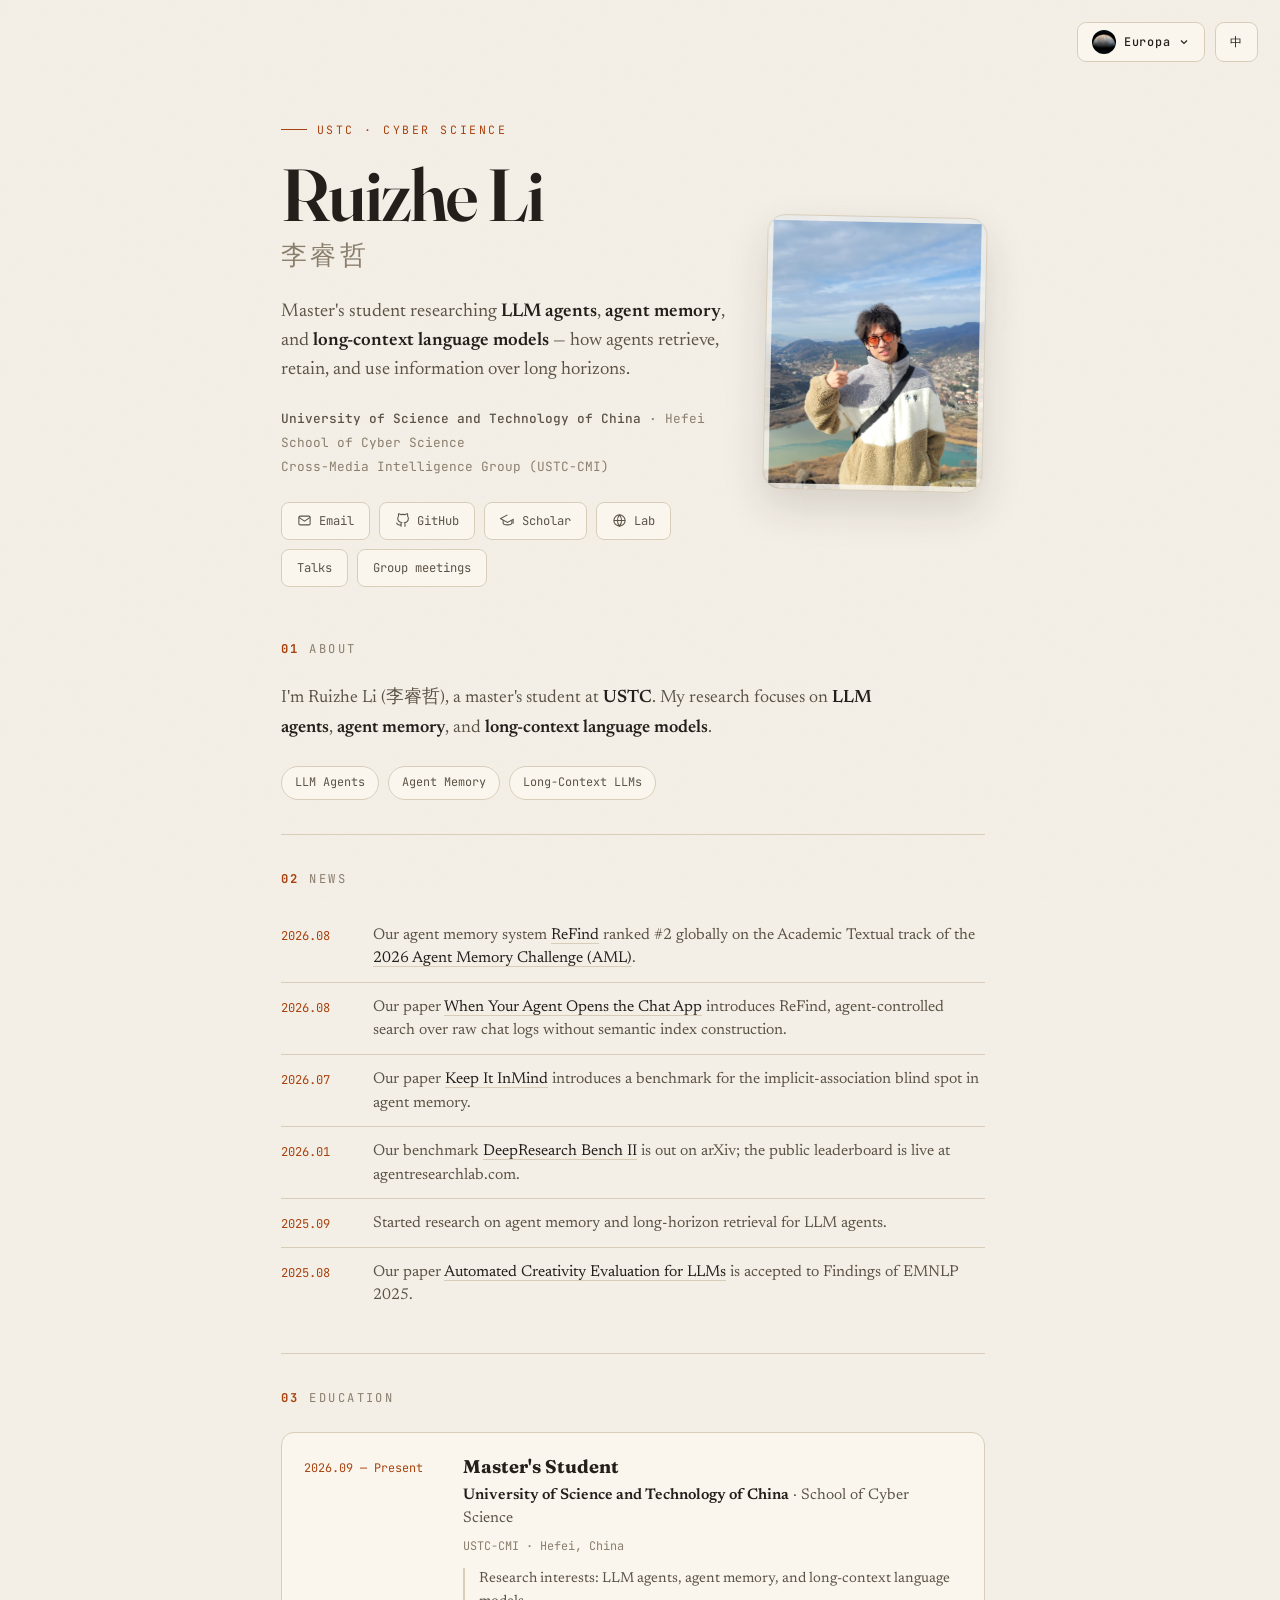
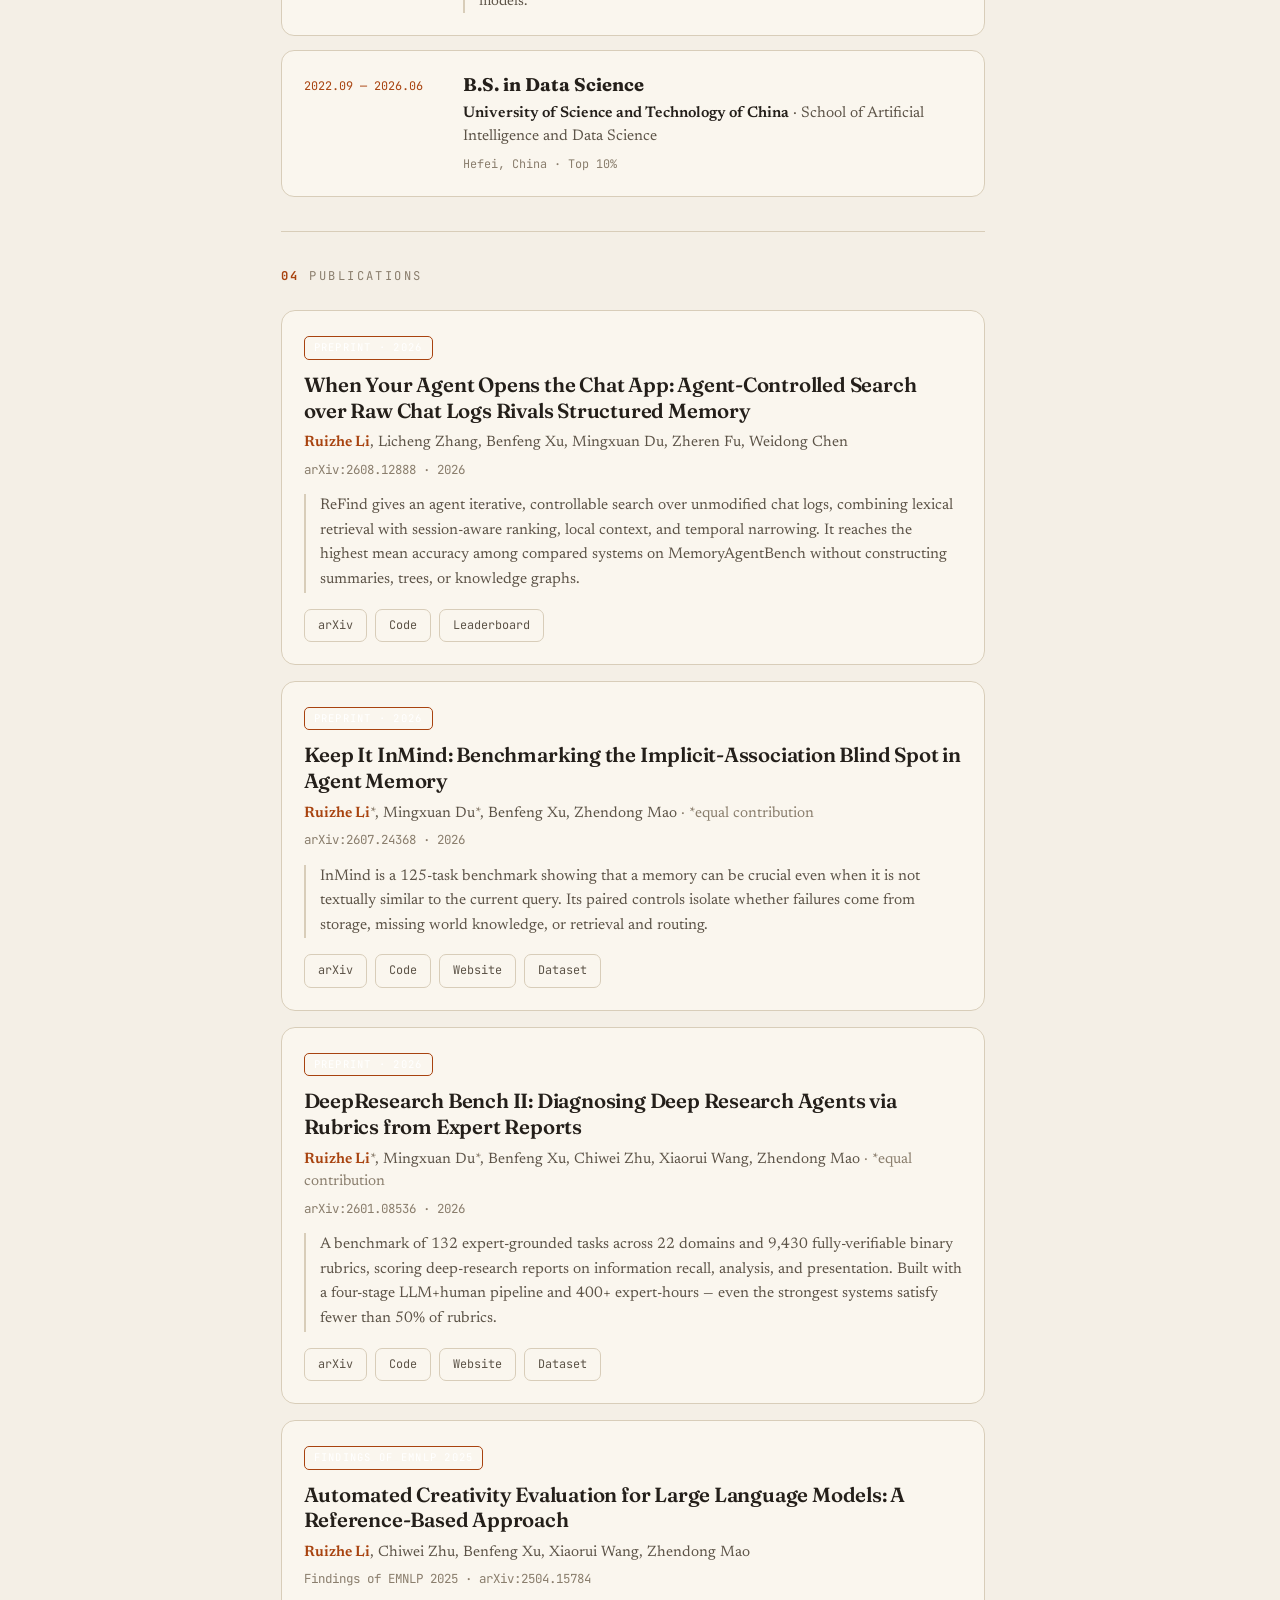
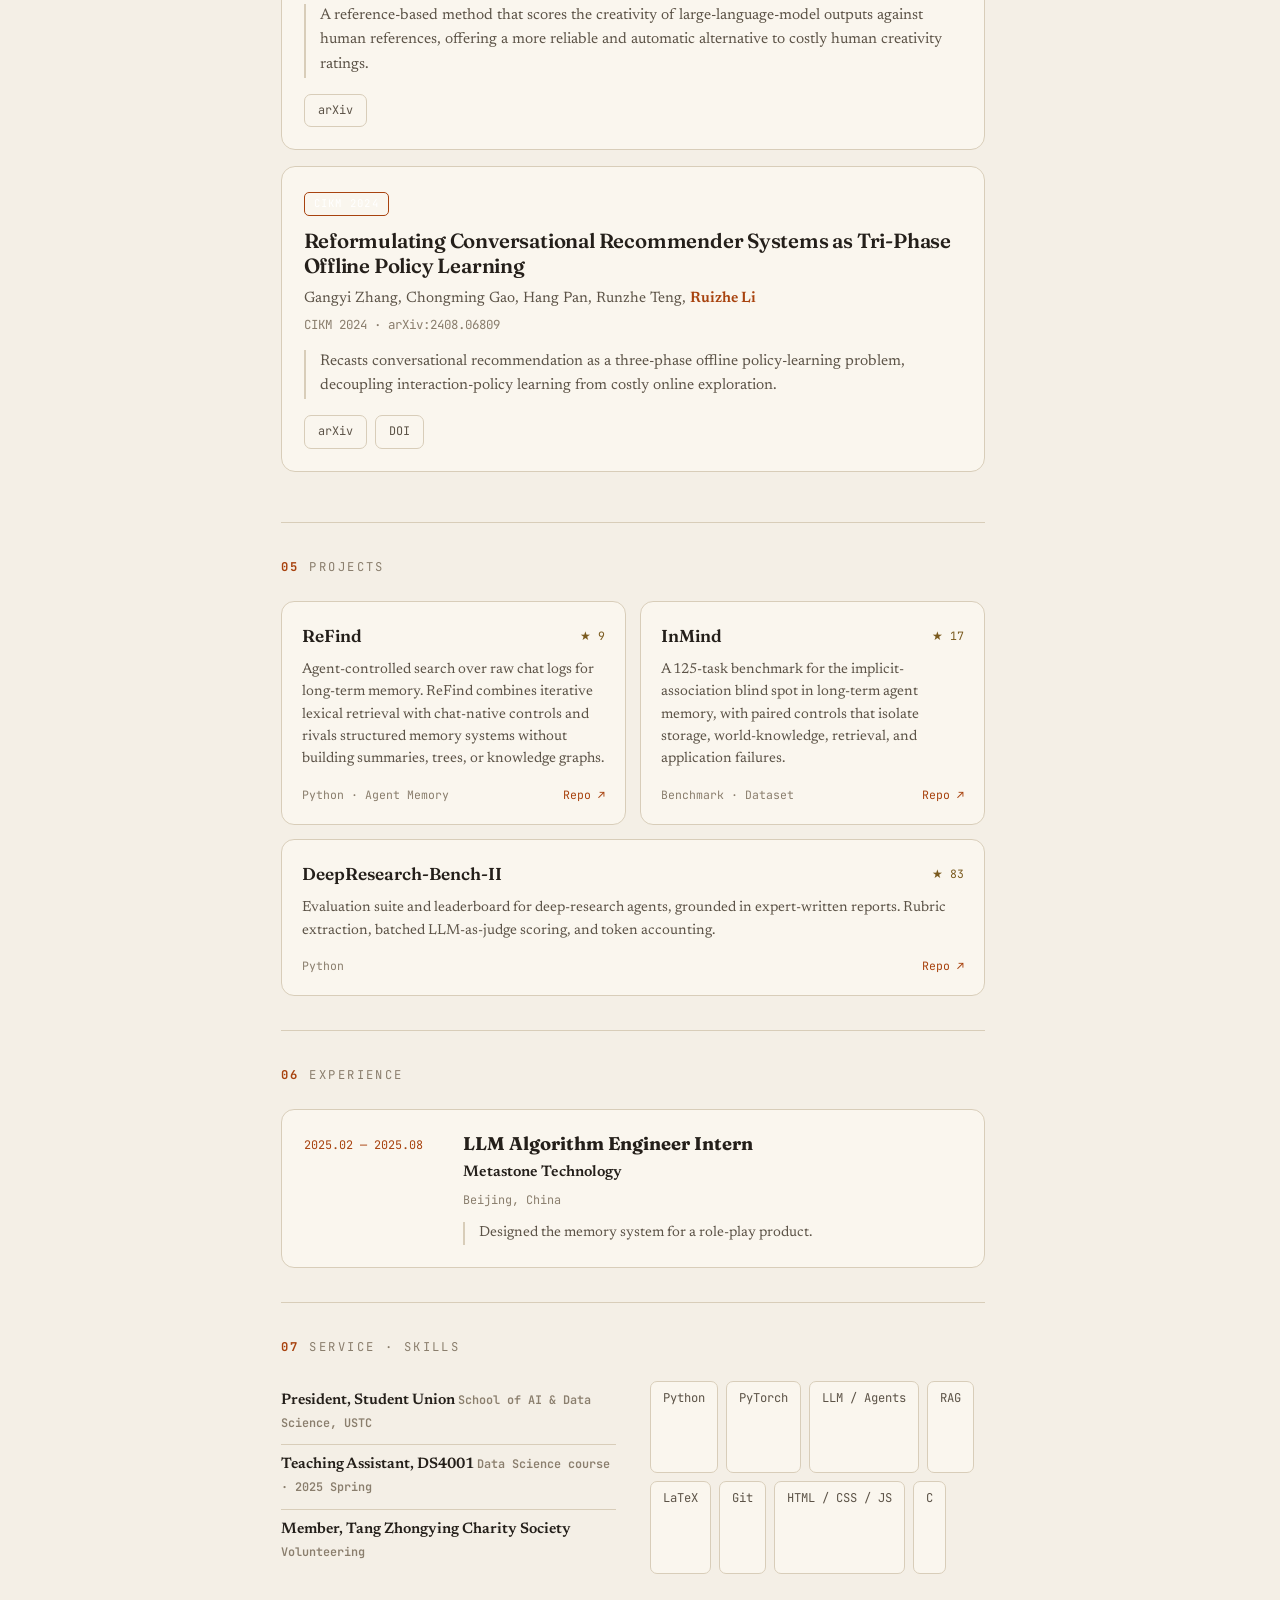
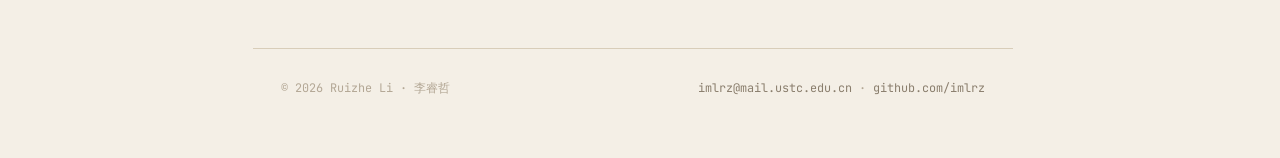
==== index.html @ 2cb61be2 "Connect homepage, talk and meeting directories, and slide decks" ====
<!DOCTYPE html>
<html lang="en" data-theme="editorial" data-lang="en">
<head>
<meta charset="UTF-8">
<meta name="viewport" content="width=device-width, initial-scale=1.0">
<meta name="theme-color" content="#f4efe6" id="meta-theme">
<meta name="description" content="Ruizhe Li (李睿哲) — master's student at USTC researching LLM agents, agent memory, and long-context language models.">
<title>Ruizhe Li (李睿哲)</title>
<script>
/* Apply saved preferences before the first paint, including existing theme IDs. */
function readPreference(key){try{return localStorage.getItem(key);}catch{return null;}}
function savePreference(key,value){try{localStorage.setItem(key,value);}catch{}}
(function(){
  const themes=['editorial','terminal','academic','starry','lemmon'];
  const saved=readPreference('rl-theme');
  const theme=themes.includes(saved)?saved:'editorial';
  const language=readPreference('rl-lang')==='zh'?'zh':'en';
  document.documentElement.dataset.theme=theme;
  document.documentElement.dataset.lang=language;
  document.documentElement.lang=language==='zh'?'zh-CN':'en';
  document.getElementById('meta-theme').content={editorial:'#f4efe6',terminal:'#0a0d0b',academic:'#fbfbfc',starry:'#0a1628',lemmon:'#f7faf8'}[theme];
})();
</script>

<link rel="preconnect" href="https://fonts.googleapis.com">
<link rel="preconnect" href="https://fonts.gstatic.com" crossorigin>
<link href="https://fonts.googleapis.com/css2?family=Fraunces:opsz,wght@9..144,400;9..144,500;9..144,600;9..144,700&family=Newsreader:ital,opsz,wght@0,6..72,400;0,6..72,500;1,6..72,400&family=JetBrains+Mono:wght@400;500;700&family=Bricolage+Grotesque:opsz,wght@12..96,500;12..96,600;12..96,700;12..96,800&family=Source+Serif+4:ital,opsz,wght@0,8..60,400;0,8..60,500;0,8..60,600;1,8..60,400&family=Cormorant+Garamond:ital,wght@0,400;0,500;0,600;1,400&display=swap" rel="stylesheet">

<style>
/* ════════════════════════════════════════════════════════════════
   THEME TOKENS  ·  five celestial palettes
   ════════════════════════════════════════════════════════════════ */
:root{
  --maxw: 760px;
  --ease: cubic-bezier(.22,1,.36,1);
}

/* ── 1 · EUROPA (editorial) ── warm ivory, ink, terracotta ── */
[data-theme="editorial"]{
  --bg:#f4efe6; --bg-2:#ece4d6; --surface:#faf6ee;
  --ink:#241f1a; --ink-2:#5c5347; --ink-3:#8a7e6d; --ink-4:#b3a795;
  --accent:#a8430f; --accent-2:#7a5a1e; --rule:#d8cdb9;
  --font-display:"Fraunces", Georgia, serif;
  --font-body:"Newsreader", Georgia, serif;
  --font-mono:"JetBrains Mono", monospace;
}
/* ── 2 · URANUS (terminal) ── near-black, phosphor green ── */
[data-theme="terminal"]{
  --bg:#0a0d0b; --bg-2:#0f1411; --surface:#10160f;
  --ink:#cdd6cd; --ink-2:#8b9a89; --ink-3:#5f6e5e; --ink-4:#42513f;
  --accent:#7ee787; --accent-2:#e3b341; --rule:#1d271c;
  --font-display:"JetBrains Mono", monospace;
  --font-body:"JetBrains Mono", monospace;
  --font-mono:"JetBrains Mono", monospace;
}
/* ── 3 · NEPTUNE (academic) ── crisp white, indigo ── */
[data-theme="academic"]{
  --bg:#fbfbfc; --bg-2:#f1f2f6; --surface:#ffffff;
  --ink:#15181f; --ink-2:#4a5160; --ink-3:#79808f; --ink-4:#aab0bd;
  --accent:#2f4af0; --accent-2:#0b7d6b; --rule:#e5e7ee;
  --font-display:"Bricolage Grotesque", system-ui, sans-serif;
  --font-body:"Source Serif 4", Georgia, serif;
  --font-mono:"JetBrains Mono", monospace;
}
/* ── 4 · EARTH (starry) ── deep blue, gold ── */
[data-theme="starry"]{
  --bg:#0a1628; --bg-2:#0e1d34; --surface:rgba(22,38,70,.5);
  --ink:#ece4d2; --ink-2:#c3bca8; --ink-3:#9a937f; --ink-4:#6f6857;
  --accent:#fbe08a; --accent-2:#f2c14e; --rule:rgba(251,224,138,.16);
  --font-display:"Cormorant Garamond", Georgia, serif;
  --font-body:"Newsreader", Georgia, serif;
  --font-mono:"JetBrains Mono", monospace;
}
/* ── 5 · LEMMON ── Jetriever's forest teal and pale green ── */
[data-theme="lemmon"]{
  --bg:#f7faf8; --bg-2:#edf4f1; --surface:#ffffff;
  --ink:#1d302c; --ink-2:#5b6763; --ink-3:#637770; --ink-4:#81958c;
  --accent:#245b56; --accent-2:#368295; --rule:#d6e4dd;
  --font-display:"Bricolage Grotesque", system-ui, sans-serif;
  --font-body:"Source Serif 4", Georgia, serif;
  --font-mono:"JetBrains Mono", monospace;
}

/* ════════════════════════════════════════════════════════════════
   RESET / BASE
   ════════════════════════════════════════════════════════════════ */
*{margin:0;padding:0;box-sizing:border-box}
html{scroll-behavior:smooth;-webkit-text-size-adjust:100%;scrollbar-gutter:stable}
body{
  background:var(--bg); color:var(--ink);
  font-family:var(--font-body);
  font-size:18px; line-height:1.65;
  overflow-x:hidden;
  transition:background-color .6s var(--ease), color .6s var(--ease);
  -webkit-font-smoothing:antialiased;
}
a{color:inherit;text-decoration:none}
::selection{background:var(--accent);color:var(--bg)}

/* Page texture overlays (per theme) */
body::before{
  content:""; position:fixed; inset:0; z-index:0; pointer-events:none;
  opacity:0; transition:opacity .6s ease;
}
[data-theme="editorial"] body::before,
body[data-active="editorial"]::before{}
/* paper grain for editorial */
[data-theme="editorial"] body::before{
  opacity:.5;
  background-image:url("data:image/svg+xml,%3Csvg xmlns='http://www.w3.org/2000/svg' width='180' height='180'%3E%3Cfilter id='n'%3E%3CfeTurbulence type='fractalNoise' baseFrequency='.9' numOctaves='2'/%3E%3C/filter%3E%3Crect width='100%25' height='100%25' filter='url(%23n)' opacity='.035'/%3E%3C/svg%3E");
}
/* scanline grid for terminal */
[data-theme="terminal"] body::before{
  opacity:1;
  background-image:
    repeating-linear-gradient(0deg, rgba(126,231,135,.025) 0 1px, transparent 1px 3px),
    radial-gradient(circle at 50% 0%, rgba(126,231,135,.05), transparent 60%);
}
/* faint dot grid for academic */
[data-theme="academic"] body::before{
  opacity:1;
  background-image:radial-gradient(var(--rule) 1px, transparent 1px);
  background-size:26px 26px;
  -webkit-mask-image:linear-gradient(180deg, rgba(0,0,0,.5), transparent 70%);
          mask-image:linear-gradient(180deg, rgba(0,0,0,.5), transparent 70%);
}

/* Starry canvas (only visible under starry theme) */
#starry-canvas{
  position:fixed; inset:0; width:100%; height:100%;
  z-index:0; pointer-events:none; opacity:0;
  transition:opacity .8s ease;
}
[data-theme="starry"] #starry-canvas{opacity:1}
#starry-sil{
  position:fixed; bottom:-1px; left:0; width:100%; z-index:1;
  pointer-events:none; opacity:0; transition:opacity .8s ease;
}
[data-theme="starry"] #starry-sil{opacity:1}
#starry-sil path:first-of-type{fill:#0e1726}
#starry-sil path:last-of-type{fill:#080d16}

/* ════════════════════════════════════════════════════════════════
   CONTROLS  ·  theme picker + language
   ════════════════════════════════════════════════════════════════ */
.controls{
  position:fixed; top:22px; right:22px; z-index:200;
  display:flex; gap:10px; align-items:flex-start;
  animation:dropIn .9s var(--ease) .3s both;
}
@keyframes dropIn{from{opacity:0;transform:translateY(-12px)}to{opacity:1;transform:none}}

.ctrl{
  height:40px; padding:0 14px; border-radius:9px;
  background:var(--surface); color:var(--ink);
  border:1px solid var(--rule);
  font-family:var(--font-mono); font-size:.74rem; font-weight:500;
  letter-spacing:.06em; cursor:pointer; display:flex; align-items:center; gap:8px;
  transition:transform .25s var(--ease), border-color .25s, color .25s, background-color .25s;
  -webkit-backdrop-filter:blur(14px); backdrop-filter:blur(14px);
}
.ctrl:hover{transform:translateY(-2px); border-color:var(--accent); color:var(--accent)}
.ctrl:active{transform:translateY(0)}
.ctrl-photo{width:24px;height:24px;object-fit:cover;border-radius:50%;background:#05090f}
.ctrl-chevron{width:12px;height:12px;stroke:currentColor;fill:none;stroke-width:1.5;transition:transform .25s}
.ctrl[aria-expanded="true"] .ctrl-chevron{transform:rotate(180deg)}
.ctrl:focus-visible,.theme-opt:focus-visible,.theme-close:focus-visible,.theme-credits a:focus-visible{outline:2px solid currentColor;outline-offset:5px}
body.theme-dialog-open{overflow:hidden}
.theme-dialog{
  --gallery-ink:#eef1f5; --gallery-muted:#a9b4c3;
  position:fixed;inset:0;margin:auto;width:min(1080px,calc(100% - 48px));max-height:calc(100svh - 48px);
  padding:30px;border:1px solid #2c3748;border-radius:24px;
  background:#101722;color:var(--gallery-ink);box-shadow:0 30px 100px #0009;
  overflow:auto;font-family:"Bricolage Grotesque",system-ui,sans-serif;
}
.theme-dialog::backdrop{background:#040811aa;-webkit-backdrop-filter:blur(14px);backdrop-filter:blur(14px)}
.theme-dialog[open]{animation:orbitIn .28s var(--ease) both}
@keyframes orbitIn{from{opacity:0;transform:translateY(14px) scale(.98)}to{opacity:1;transform:none}}
.theme-dialog-header{display:flex;align-items:flex-start;justify-content:space-between;gap:24px;margin-bottom:28px}
.theme-dialog-eyebrow{font:500 .75rem "JetBrains Mono",monospace;letter-spacing:.16em;text-transform:uppercase;color:var(--gallery-muted);margin-bottom:9px}
.theme-dialog h2{font-size:clamp(1.6rem,3vw,2.1rem);font-weight:500;line-height:1.15;letter-spacing:-.035em}
.theme-dialog-subtitle{color:var(--gallery-muted);font-size:.9rem;line-height:1.5;margin-top:10px}
.theme-close{display:grid;place-items:center;flex:none;width:44px;height:44px;border:1px solid #354153;border-radius:50%;background:transparent;color:var(--gallery-ink);cursor:pointer;transition:background .2s,transform .2s}
.theme-close:hover{background:#243044;transform:rotate(90deg)}
.theme-close svg{width:18px;height:18px;stroke:currentColor;fill:none;stroke-width:1.5}
.theme-grid{display:grid;grid-template-columns:repeat(5,minmax(0,1fr));gap:12px}
.theme-opt{
  --choice-bg:#f4efe6;--choice-ink:#241f1a;--choice-accent:#a8430f;--choice-secondary:#7a5a1e;
  position:relative;min-width:0;display:flex;flex-direction:column;isolation:isolate;
  border:1px solid #354153;border-radius:14px;overflow:hidden;text-align:left;cursor:pointer;
  background:var(--choice-bg);color:var(--choice-ink);font:inherit;
  transition:transform .28s var(--ease),border-color .25s,box-shadow .25s;
}
.theme-opt[data-set="terminal"]{--choice-bg:#0a0d0b;--choice-ink:#cdd6cd;--choice-accent:#7ee787;--choice-secondary:#e3b341}
.theme-opt[data-set="academic"]{--choice-bg:#fbfbfc;--choice-ink:#15181f;--choice-accent:#2f4af0;--choice-secondary:#0b7d6b}
.theme-opt[data-set="starry"]{--choice-bg:#0a1628;--choice-ink:#ece4d2;--choice-accent:#fbe08a;--choice-secondary:#7b9cc4}
.theme-opt[data-set="lemmon"]{--choice-bg:#f7faf8;--choice-ink:#1d302c;--choice-accent:#245b56;--choice-secondary:#368295}
.theme-opt:hover{transform:translateY(-5px);border-color:#afbed2;box-shadow:0 12px 28px #0005}
.theme-opt[aria-pressed="true"]{border-color:#e6edf8;box-shadow:0 0 0 2px #e6edf84d}
.theme-photo{display:block;position:relative;aspect-ratio:1/1;width:100%;overflow:hidden;background:#05090f}
.theme-photo img{display:block;width:100%;height:100%;object-fit:contain;transition:transform .65s var(--ease)}
.theme-opt:hover .theme-photo img{transform:scale(1.07)}
.theme-opt[data-set="lemmon"] .theme-photo img{object-fit:cover}
.theme-check{position:absolute;right:10px;top:10px;display:grid;place-items:center;width:25px;height:25px;border-radius:50%;background:#edf3fb;color:#101722;font:600 .85rem system-ui,sans-serif;opacity:0;transform:scale(.7);transition:opacity .2s,transform .2s}
.theme-opt[aria-pressed="true"] .theme-check{opacity:1;transform:scale(1)}
.theme-card-body{display:flex;flex-direction:column;flex:1;gap:7px;padding:17px 14px}
.theme-card-name{font-size:1.12rem;font-weight:600;letter-spacing:-.02em;line-height:1.2}
.theme-card-subtitle{font-size:.8rem;line-height:1.4;opacity:.78;min-height:2.8em}
.theme-palette{display:flex;height:10px;gap:4px;margin-top:9px}
.theme-palette i{flex:1;border-radius:2px;background:var(--choice-accent)}
.theme-palette i:nth-child(2){background:var(--choice-secondary)}
.theme-palette i:nth-child(3){background:var(--choice-ink)}
.theme-dialog-footer{display:flex;align-items:baseline;justify-content:space-between;flex-wrap:wrap;gap:12px;margin-top:24px;padding-top:18px;border-top:1px solid #2c3748}
.theme-status{font-size:.85rem;color:var(--gallery-muted)}
.theme-status output{color:var(--gallery-ink)}
.theme-credits{font-size:.75rem;color:var(--gallery-muted)}
.theme-credits a{text-decoration:underline;text-underline-offset:3px}
@media(max-width:940px){.theme-grid{grid-template-columns:repeat(3,minmax(0,1fr))}.theme-photo{aspect-ratio:1.35/1}}
@media(max-width:620px){
  .theme-dialog{width:calc(100% - 24px);max-height:calc(100svh - 24px);padding:20px;border-radius:20px}
  .theme-dialog-header{gap:12px;margin-bottom:20px}
  .theme-dialog-subtitle{font-size:.85rem}
  .theme-grid{grid-template-columns:1fr;gap:10px}
  .theme-opt{flex-direction:row;min-height:100px}
  .theme-photo{width:110px;flex:none;aspect-ratio:1/1}
  .theme-card-body{padding:13px 14px;gap:4px;justify-content:center}
  .theme-card-subtitle{min-height:0;font-size:.85rem}
  .theme-palette{margin-top:5px;max-width:150px;height:7px}
  .theme-check{right:auto;left:8px;top:8px;width:21px;height:21px}
  .theme-dialog-footer{margin-top:18px}
}

/* ════════════════════════════════════════════════════════════════
   LAYOUT SHELL
   ════════════════════════════════════════════════════════════════ */
.page{position:relative; z-index:2; max-width:var(--maxw); margin:0 auto; padding:120px 28px 40px}
.masthead{
  margin-bottom:18px; display:grid; grid-template-columns:minmax(0,1fr) 220px;
  gap:34px; align-items:center;
}
.masthead-copy{min-width:0}
.body{display:flex; flex-direction:column}

/* MASTHEAD */
.eyebrow{
  font-family:var(--font-mono); font-size:.72rem; letter-spacing:.22em;
  text-transform:uppercase; color:var(--accent); margin-bottom:18px;
  display:flex; align-items:center; gap:10px;
}
.eyebrow::before{content:"";width:26px;height:1px;background:var(--accent)}
.name{
  font-family:var(--font-display); font-weight:600;
  font-size:clamp(2.9rem,7vw,4.6rem); line-height:1.02; letter-spacing:-.02em;
  color:var(--ink); margin-bottom:2px;
}
.name-cn{
  font-family:var(--font-display); font-weight:500;
  font-size:clamp(1.2rem,3vw,1.6rem); color:var(--ink-3); letter-spacing:.14em;
  margin-bottom:22px;
}
.tagline{
  font-size:1.16rem; color:var(--ink-2); max-width:46ch; margin-bottom:22px; line-height:1.55;
}
.tagline b{color:var(--ink); font-weight:600}
.affil{
  font-family:var(--font-mono); font-size:.8rem; color:var(--ink-3);
  line-height:1.9; margin-bottom:22px;
}
.affil b{color:var(--ink-2); font-weight:500}

.portrait{
  position:relative; width:100%; max-width:220px; aspect-ratio:4/5;
  justify-self:end; overflow:hidden; border:1px solid var(--rule); border-radius:18px;
  background:var(--surface); box-shadow:0 18px 42px rgba(36,31,26,.14);
  transform:rotate(1.2deg);
  transition:transform .35s var(--ease), border-color .35s, box-shadow .35s;
}
.portrait:hover{transform:rotate(0) translateY(-3px);border-color:var(--accent)}
.portrait img{
  display:block; width:100%; height:100%; object-fit:cover; object-position:50% 58%;
  transform:scale(1.55);
}
.portrait::after{
  content:""; position:absolute; inset:0; pointer-events:none;
  box-shadow:inset 0 0 0 5px color-mix(in srgb,var(--surface) 82%,transparent);
}

.links{display:flex; flex-wrap:wrap; gap:9px}
.link{
  display:inline-flex; align-items:center; gap:7px;
  padding:8px 15px; border-radius:8px;
  border:1px solid var(--rule); background:var(--surface);
  font-family:var(--font-mono); font-size:.76rem; color:var(--ink-2);
  transition:transform .2s var(--ease), border-color .2s, color .2s, background-color .2s;
}
.link svg{width:15px;height:15px;stroke:currentColor;fill:none;stroke-width:1.7}
.link:hover{transform:translateY(-2px); color:var(--accent); border-color:var(--accent)}

/* SECTIONS */
.section{padding:34px 0; border-top:1px solid var(--rule)}
.section:first-child{border-top:0}
.section-title{
  font-family:var(--font-mono); font-size:.76rem; letter-spacing:.2em; text-transform:uppercase;
  color:var(--ink-3); margin-bottom:24px; display:flex; align-items:baseline; gap:10px;
}
.section-title .idx{color:var(--accent); font-weight:700}

.lede{font-size:1.12rem; line-height:1.72; color:var(--ink-2); max-width:60ch}
.lede b{color:var(--ink); font-weight:600}
.lede a{color:var(--accent); border-bottom:1px solid var(--rule)}
.lede a:hover{border-color:var(--accent)}

/* interests chips */
.chips{display:flex; flex-wrap:wrap; gap:9px; margin-top:22px}
.chip{
  font-family:var(--font-mono); font-size:.74rem; padding:6px 13px;
  border-radius:50px; border:1px solid var(--rule); color:var(--ink-2); background:var(--surface);
  transition:transform .2s var(--ease), color .2s, border-color .2s;
}
.chip:hover{transform:translateY(-2px); color:var(--accent); border-color:var(--accent)}

/* NEWS */
.news{list-style:none; display:flex; flex-direction:column; gap:2px}
.news li{display:flex; gap:18px; padding:11px 0; border-bottom:1px solid var(--rule); font-size:.98rem; color:var(--ink-2); line-height:1.5}
.news li:last-child{border-bottom:0}
.news .date{font-family:var(--font-mono); font-size:.76rem; color:var(--accent); flex:none; width:74px; padding-top:3px}
.news a{color:var(--ink); border-bottom:1px solid var(--rule)}
.news a:hover{color:var(--accent); border-color:var(--accent)}

/* PUBLICATIONS */
.pub{
  position:relative; padding:22px; margin-bottom:16px;
  border:1px solid var(--rule); border-radius:14px; background:var(--surface);
  transition:transform .3s var(--ease), border-color .3s, box-shadow .3s;
}
.pub:hover{transform:translateY(-3px); border-color:var(--accent); box-shadow:0 14px 36px rgba(0,0,0,.08)}
.pub-badge{
  display:inline-block; font-family:var(--font-mono); font-size:.66rem; letter-spacing:.12em;
  text-transform:uppercase; color:var(--accent); border:1px solid var(--accent);
  padding:2px 9px; border-radius:5px; margin-bottom:12px;
}
.pub-title{font-family:var(--font-display); font-weight:600; font-size:1.28rem; line-height:1.25; color:var(--ink); margin-bottom:9px; letter-spacing:-.01em}
.pub-authors{font-size:.94rem; color:var(--ink-2); margin-bottom:5px; line-height:1.5}
.pub-authors .me{color:var(--accent); font-weight:600}
.pub-authors .eq{color:var(--ink-3)}
.pub-venue{font-family:var(--font-mono); font-size:.78rem; color:var(--ink-3); margin-bottom:14px}
.pub-tldr{font-size:.96rem; color:var(--ink-2); line-height:1.6; margin-bottom:16px; padding-left:14px; border-left:2px solid var(--rule)}
.pub-links{display:flex; flex-wrap:wrap; gap:8px}
.pub-links a{
  font-family:var(--font-mono); font-size:.74rem; padding:6px 13px; border-radius:7px;
  border:1px solid var(--rule); color:var(--ink-2); display:inline-flex; align-items:center; gap:6px;
  transition:transform .2s var(--ease), background-color .2s, color .2s, border-color .2s;
}
.pub-links a:hover{transform:translateY(-2px); background:var(--accent); color:var(--bg); border-color:var(--accent)}

/* PROJECTS */
.proj-grid{display:grid; grid-template-columns:1fr 1fr; gap:14px}
.proj-wide{grid-column:1/-1}
.proj{
  padding:20px; border:1px solid var(--rule); border-radius:13px; background:var(--surface);
  transition:transform .3s var(--ease), border-color .3s, box-shadow .3s;
  display:flex; flex-direction:column;
}
.proj:hover{transform:translateY(-3px); border-color:var(--accent); box-shadow:0 12px 30px rgba(0,0,0,.07)}
.proj-head{display:flex; align-items:center; justify-content:space-between; margin-bottom:9px}
.proj-name{font-family:var(--font-display); font-weight:600; font-size:1.08rem; color:var(--ink)}
.proj-star{font-family:var(--font-mono); font-size:.72rem; color:var(--accent-2); display:flex; align-items:center; gap:4px}
.proj p{font-size:.9rem; color:var(--ink-2); line-height:1.55; flex:1}
.proj-foot{display:flex; align-items:center; justify-content:space-between; margin-top:14px; font-family:var(--font-mono); font-size:.72rem; color:var(--ink-3)}
.proj-foot a{color:var(--accent)}
.proj-foot a:hover{text-decoration:underline}

/* TWO-COLUMN MISC (service + skills) */
.two-col{display:grid; grid-template-columns:1fr 1fr; gap:34px}
.minilist{list-style:none}
.minilist li{padding:9px 0; border-bottom:1px solid var(--rule); font-size:.95rem; color:var(--ink-2); line-height:1.5}
.minilist li:last-child{border-bottom:0}
.minilist li b{color:var(--ink); font-weight:600; display:block}
.minilist li span{font-family:var(--font-mono); font-size:.74rem; color:var(--ink-3)}
.skillset{display:flex; flex-wrap:wrap; gap:8px}
.skillset span{font-family:var(--font-mono); font-size:.76rem; padding:6px 12px; border-radius:7px; border:1px solid var(--rule); color:var(--ink-2); background:var(--surface)}

/* EXPERIENCE + EDUCATION TIMELINES */
.timeline-list{display:flex; flex-direction:column; gap:14px}
.timeline-entry{
  display:grid; grid-template-columns:135px 1fr; gap:24px; padding:22px;
  border:1px solid var(--rule); border-radius:13px; background:var(--surface);
}
.timeline-period{font-family:var(--font-mono); font-size:.74rem; color:var(--accent); padding-top:4px}
.timeline-entry h3{font-family:var(--font-display); font-size:1.15rem; line-height:1.3; margin-bottom:5px}
.timeline-org{font-size:.96rem; color:var(--ink-2); line-height:1.5}
.timeline-org b{color:var(--ink); font-weight:600}
.timeline-meta{font-family:var(--font-mono); font-size:.74rem; color:var(--ink-3); margin-top:7px}
.timeline-note{font-size:.9rem; color:var(--ink-2); line-height:1.55; margin-top:12px; padding-left:14px; border-left:2px solid var(--rule)}

footer{
  position:relative; z-index:2; max-width:var(--maxw); margin:0 auto;
  padding:30px 28px 60px; border-top:1px solid var(--rule);
  font-family:var(--font-mono); font-size:.74rem; color:var(--ink-4);
  display:flex; justify-content:space-between; flex-wrap:wrap; gap:12px;
}
footer a{color:var(--ink-3)} footer a:hover{color:var(--accent)}

/* reveal on load */
.reveal{opacity:0; transform:translateY(24px); transition:opacity .8s var(--ease), transform .8s var(--ease)}
.reveal.in{opacity:1; transform:none}

/* ════════════════════════════════════════════════════════════════
   THEME-SPECIFIC TREATMENTS
   ════════════════════════════════════════════════════════════════ */

/* — EDITORIAL — drop cap-ish big serif, drawn rules */
[data-theme="editorial"] .name{font-variation-settings:"opsz" 144; font-style:normal}
[data-theme="editorial"] .pub-badge,
[data-theme="editorial"] .pub-links a:hover{color:#fff}
[data-theme="editorial"] ::selection{color:#fff}

/* — TERMINAL — command-line motifs */
[data-theme="terminal"] body{font-size:16.5px}
[data-theme="terminal"] .eyebrow{color:var(--accent)}
[data-theme="terminal"] .name{letter-spacing:0; font-weight:700}
[data-theme="terminal"] .name::after{
  content:"_"; color:var(--accent); animation:blink 1.05s steps(1) infinite; margin-left:6px;
}
@keyframes blink{50%{opacity:0}}
[data-theme="terminal"] .section-title::before{content:"$ "; color:var(--accent)}
[data-theme="terminal"] .section-title .idx{display:none}
[data-theme="terminal"] .pub-title,
[data-theme="terminal"] .proj-name,
[data-theme="terminal"] .pub-authors,
[data-theme="terminal"] .name-cn{font-family:var(--font-mono)}
[data-theme="terminal"] .pub-title{font-weight:700; font-size:1.12rem}
[data-theme="terminal"] .pub,[data-theme="terminal"] .proj{border-radius:6px}
[data-theme="terminal"] .pub::before{
  content:"> "; color:var(--accent); font-family:var(--font-mono); position:absolute; left:8px; top:22px; opacity:.5;
}
[data-theme="terminal"] .link,[data-theme="terminal"] .chip,
[data-theme="terminal"] .pub-links a,[data-theme="terminal"] .ctrl,
[data-theme="terminal"] .skillset span{border-radius:5px}
[data-theme="terminal"] .portrait{border-radius:6px;box-shadow:0 0 28px rgba(126,231,135,.08);transform:none}
[data-theme="terminal"] .portrait::after{box-shadow:inset 0 0 0 3px rgba(126,231,135,.12)}
[data-theme="terminal"] ::selection{background:var(--accent);color:#0a0d0b}

/* — MODERN ACADEMIC — sidebar layout */
[data-theme="academic"]{--maxw:1040px}
[data-theme="academic"] .page{
  display:grid; grid-template-columns:300px 1fr; gap:54px; align-items:start; padding-top:96px;
}
[data-theme="academic"] .masthead{
  position:sticky; top:96px; margin-bottom:0; display:flex; flex-direction:column;
  align-items:flex-start; gap:0;
}
[data-theme="academic"] .name{font-size:clamp(2.1rem,4vw,2.7rem)}
[data-theme="academic"] .portrait{
  order:-1; width:154px; margin-bottom:24px; align-self:flex-start;
  border-radius:20px; transform:none; box-shadow:0 12px 32px rgba(31,42,68,.12);
}
[data-theme="academic"] .tagline{font-size:1rem}
[data-theme="academic"] .links{flex-direction:column; align-items:flex-start}
[data-theme="academic"] .link{width:100%}
[data-theme="academic"] .section:first-child{border-top:1px solid var(--rule); padding-top:0; border-top:0}
[data-theme="academic"] .body .section:first-child{padding-top:6px}
[data-theme="academic"] .pub-title{font-family:var(--font-display); font-weight:700}

/* — STARRY — glassmorphism + glow */
[data-theme="starry"]{--maxw:780px}
[data-theme="starry"] .page{padding-top:0}
[data-theme="starry"] .masthead{
  min-height:100vh; display:flex; flex-direction:column; justify-content:center;
  text-align:center; align-items:center; margin-bottom:30px; padding:64px 0 42px;
}
[data-theme="starry"] .portrait{
  order:-1; width:142px; margin-bottom:20px; justify-self:center;
  border-color:rgba(251,224,138,.3); border-radius:24px; transform:none;
  box-shadow:0 0 0 1px rgba(251,224,138,.08),0 18px 54px rgba(0,0,0,.36),0 0 46px rgba(251,224,138,.12);
}
[data-theme="starry"] .portrait::after{box-shadow:inset 0 0 0 4px rgba(10,22,40,.3)}
[data-theme="starry"] .eyebrow{justify-content:center}
[data-theme="starry"] .eyebrow::before{display:none}
[data-theme="starry"] .name{
  font-size:clamp(3.4rem,11vw,6rem); font-weight:500; font-style:italic;
  color:var(--accent); letter-spacing:.01em;
  text-shadow:0 0 50px rgba(251,224,138,.28), 0 0 110px rgba(251,224,138,.1);
}
[data-theme="starry"] .name::after{display:none}
[data-theme="starry"] .tagline,[data-theme="starry"] .affil{margin-left:auto;margin-right:auto;text-align:center}
[data-theme="starry"] .links{justify-content:center}
[data-theme="starry"] .section{
  background:var(--surface); border:1px solid var(--rule); border-radius:18px;
  padding:34px 32px; margin-bottom:26px; border-top:1px solid var(--rule);
  -webkit-backdrop-filter:blur(22px); backdrop-filter:blur(22px);
}
[data-theme="starry"] .section-title{color:var(--accent)}
[data-theme="starry"] .pub,[data-theme="starry"] .proj{background:rgba(255,255,255,.03)}
[data-theme="starry"] .link,[data-theme="starry"] .chip,
[data-theme="starry"] .ctrl,[data-theme="starry"] .theme-menu,
[data-theme="starry"] .skillset span,[data-theme="starry"] .pub-links a{
  background:rgba(22,38,70,.5); -webkit-backdrop-filter:blur(14px); backdrop-filter:blur(14px);
}
[data-theme="starry"] .pub-links a:hover{color:#0a1628}
[data-theme="starry"] .pub-badge{color:var(--accent)}
[data-theme="starry"] ::selection{color:#0a1628}

/* — LEMMON — the forest-green reading palette from the Jetriever paper */
[data-theme="lemmon"]{--maxw:900px}
[data-theme="lemmon"] .name{color:var(--accent);font-weight:600;letter-spacing:-.04em}
[data-theme="lemmon"] .masthead{gap:46px;margin-bottom:34px}
[data-theme="lemmon"] .portrait{transform:none;border-radius:8px;box-shadow:12px 12px 0 var(--bg-2)}
[data-theme="lemmon"] .section-title{color:var(--accent)}
[data-theme="lemmon"] .pub{background:var(--bg-2);border-radius:6px;border-left:3px solid var(--accent)}
[data-theme="lemmon"] .pub-title{color:var(--accent)}
[data-theme="lemmon"] .pub-badge{border:0;padding:0;font-weight:600}
[data-theme="lemmon"] .pub-tldr{border-color:#a8c9bc}
[data-theme="lemmon"] .proj,[data-theme="lemmon"] .timeline-entry{border-radius:6px}
[data-theme="lemmon"] .chip{background:var(--bg-2);border-color:transparent}

/* ════════════════════════════════════════════════════════════════
   RESPONSIVE
   ════════════════════════════════════════════════════════════════ */
@media(max-width:860px){
  [data-theme="academic"] .page{grid-template-columns:1fr; gap:30px}
  [data-theme="academic"] .masthead{position:static}
  [data-theme="academic"] .links{flex-direction:row}
  [data-theme="academic"] .link{width:auto}
}
@media(max-width:700px){
  .masthead{grid-template-columns:1fr;gap:0}
  .portrait{width:180px;justify-self:start;margin-top:28px;transform:none}
  [data-theme="academic"] .portrait,
  [data-theme="starry"] .portrait{order:0;margin-top:28px;margin-bottom:0}
  [data-theme="starry"] .portrait{align-self:center}
}
@media(max-width:620px){
  body{font-size:16.5px}
  .page{padding:96px 18px 30px}
  .proj-grid,.two-col{grid-template-columns:1fr; gap:18px}
  .timeline-entry{grid-template-columns:1fr; gap:8px}
  .two-col{gap:24px}
  .controls{top:14px;right:14px}
  .ctrl{height:36px;padding:0 11px;font-size:.7rem}
  .news li{flex-direction:column;gap:3px}
  .news .date{width:auto}
  [data-theme="starry"] .masthead{min-height:80vh}
}
@media(prefers-reduced-motion:reduce){
  *{animation-duration:.001s!important; transition-duration:.001s!important}
}
</style>
</head>
<body>

<!-- starry background (lazy) -->
<canvas id="starry-canvas"></canvas>
<svg id="starry-sil" viewBox="0 0 1440 220" preserveAspectRatio="none" xmlns="http://www.w3.org/2000/svg">
  <path d="M0,220 L0,155 Q120,125 240,145 Q360,165 480,135 Q560,115 680,130 Q800,145 920,115 Q1020,90 1120,125 Q1260,160 1380,140 L1440,148 L1440,220Z"/>
  <path d="M0,220 L0,178 L80,178 L80,155 L86,140 L92,155 L92,178 L200,180 L200,165 L212,165 L212,180 L340,182 L340,128 L344,108 L348,128 L348,182 L480,184 L480,168 L496,168 L496,184 L640,186 L720,183 L720,160 L728,150 L736,160 L736,183 L880,186 L920,184 L920,170 L936,170 L936,184 L1080,186 L1080,172 L1088,162 L1096,172 L1096,186 L1260,188 L1360,186 L1440,188 L1440,220Z"/>
</svg>

<!-- ── controls ── -->
<div class="controls">
  <div class="theme-wrap">
    <button class="ctrl" id="theme-btn" type="button" aria-label="Choose a theme" aria-haspopup="dialog" aria-controls="theme-dialog" aria-expanded="false">
      <img class="ctrl-photo" id="theme-photo" src="assets/themes/europa.webp" alt="" width="24" height="24">
      <span id="theme-name">Europa</span>
      <svg class="ctrl-chevron" viewBox="0 0 16 16" aria-hidden="true"><path d="m4 6 4 4 4-4"/></svg>
    </button>
  </div>
  <button class="ctrl" id="lang-btn" aria-label="Switch language"><span id="lang-label">中</span></button>
</div>

<dialog class="theme-dialog" id="theme-dialog" aria-labelledby="theme-dialog-title" aria-describedby="theme-dialog-description">
  <div class="theme-dialog-header">
    <div>
      <p class="theme-dialog-eyebrow" data-i18n="themeEyebrow">A change of atmosphere</p>
      <h2 id="theme-dialog-title" data-i18n="themeTitle">Choose your world.</h2>
      <p class="theme-dialog-subtitle" id="theme-dialog-description" data-i18n="themeDescription">Five celestial palettes, each with its own typography and rhythm.</p>
    </div>
    <button class="theme-close" id="theme-close" type="button" aria-label="Close theme picker">
      <svg viewBox="0 0 20 20" aria-hidden="true"><path d="m5 5 10 10M15 5 5 15"/></svg>
    </button>
  </div>
  <div class="theme-grid" role="group" aria-label="Themes" id="theme-options">
    <button class="theme-opt" type="button" data-set="editorial" aria-pressed="true" aria-labelledby="theme-europa-name" aria-describedby="theme-europa-description">
      <span class="theme-photo"><img src="assets/themes/europa.webp" alt="Europa photographed by Galileo, with pale ice and reddish-brown markings; enhanced color" width="480" height="480" decoding="async"></span>
      <span class="theme-check" aria-hidden="true">✓</span>
      <span class="theme-card-body">
        <span class="theme-card-name" id="theme-europa-name">Europa</span>
        <span class="theme-card-subtitle" id="theme-europa-description" data-i18n="thEd">Ivory &amp; terracotta<br>Editorial serif</span>
        <span class="theme-palette" aria-hidden="true"><i></i><i></i><i></i></span>
      </span>
    </button>
    <button class="theme-opt" type="button" data-set="terminal" aria-pressed="false" aria-labelledby="theme-uranus-name" aria-describedby="theme-uranus-description">
      <span class="theme-photo"><img src="assets/themes/uranus.webp" alt="Pale blue-green Uranus photographed by Voyager 2" width="480" height="480" decoding="async"></span>
      <span class="theme-check" aria-hidden="true">✓</span>
      <span class="theme-card-body">
        <span class="theme-card-name" id="theme-uranus-name">Uranus</span>
        <span class="theme-card-subtitle" id="theme-uranus-description" data-i18n="thTe">Phosphor on black<br>Monospace terminal</span>
        <span class="theme-palette" aria-hidden="true"><i></i><i></i><i></i></span>
      </span>
    </button>
    <button class="theme-opt" type="button" data-set="academic" aria-pressed="false" aria-labelledby="theme-neptune-name" aria-describedby="theme-neptune-description">
      <span class="theme-photo"><img src="assets/themes/neptune.webp" alt="Neptune photographed by Voyager 2; blue color enhanced to reveal atmospheric features" width="480" height="480" decoding="async"></span>
      <span class="theme-check" aria-hidden="true">✓</span>
      <span class="theme-card-body">
        <span class="theme-card-name" id="theme-neptune-name">Neptune</span>
        <span class="theme-card-subtitle" id="theme-neptune-description" data-i18n="thAc">Cobalt &amp; white<br>Modern academic</span>
        <span class="theme-palette" aria-hidden="true"><i></i><i></i><i></i></span>
      </span>
    </button>
    <button class="theme-opt" type="button" data-set="starry" aria-pressed="false" aria-labelledby="theme-earth-name" aria-describedby="theme-earth-description">
      <span class="theme-photo"><img src="assets/themes/earth.webp" alt="The Blue Marble photograph of Earth taken by the Apollo 17 crew" width="480" height="480" decoding="async"></span>
      <span class="theme-check" aria-hidden="true">✓</span>
      <span class="theme-card-body">
        <span class="theme-card-name" id="theme-earth-name">Earth</span>
        <span class="theme-card-subtitle" id="theme-earth-description" data-i18n="thSt">Midnight &amp; gold<br>A sky in motion</span>
        <span class="theme-palette" aria-hidden="true"><i></i><i></i><i></i></span>
      </span>
    </button>
    <button class="theme-opt" type="button" data-set="lemmon" aria-pressed="false" aria-labelledby="theme-lemmon-name" aria-describedby="theme-lemmon-description">
      <span class="theme-photo"><img src="assets/themes/lemmon.webp" alt="Comet C/2025 A6 (Lemmon), photographed by Chuck Ayoub with a green coma and a long tail" width="480" height="480" decoding="async"></span>
      <span class="theme-check" aria-hidden="true">✓</span>
      <span class="theme-card-body">
        <span class="theme-card-name" id="theme-lemmon-name">Lemmon</span>
        <span class="theme-card-subtitle" id="theme-lemmon-description" data-i18n="thLe">Forest teal &amp; mint<br>The Jetriever palette</span>
        <span class="theme-palette" aria-hidden="true"><i></i><i></i><i></i></span>
      </span>
    </button>
  </div>
  <div class="theme-dialog-footer">
    <p class="theme-status"><span data-i18n="themeCurrent">Current world:</span> <output id="theme-current" aria-live="polite">Europa</output></p>
    <p class="theme-credits"><a href="assets/themes/credits.html" target="_blank" rel="noopener" data-i18n="themeCredits">Photographs &amp; credits</a><span aria-hidden="true"> · </span><span data-i18n="themePhotoNote">Europa &amp; Neptune: enhanced color</span></p>
  </div>
</dialog>

<!-- ── page ── -->
<div class="page">
  <header class="masthead reveal">
    <div class="masthead-copy">
      <div class="eyebrow" data-i18n="eyebrow">USTC · Cyber Science</div>
      <h1 class="name">Ruizhe Li</h1>
      <div class="name-cn">李睿哲</div>
      <p class="tagline" data-i18n="tagline">Master's student researching <b>LLM agents</b>, <b>agent memory</b>, and <b>long-context language models</b> — how agents retrieve, retain, and use information over long horizons.</p>
      <div class="affil" data-i18n="affil">
        <b>University of Science and Technology of China</b> · Hefei<br>
        School of Cyber Science<br>
        Cross-Media Intelligence Group (USTC-CMI)
      </div>
      <div class="links">
        <a class="link" href="mailto:imlrz@mail.ustc.edu.cn">
          <svg viewBox="0 0 24 24"><rect x="3" y="5" width="18" height="14" rx="2"/><path d="m3 7 9 6 9-6"/></svg>Email</a>
        <a class="link" href="https://github.com/imlrz" target="_blank" rel="noopener">
          <svg viewBox="0 0 24 24"><path d="M9 19c-5 1.5-5-2.5-7-3m14 6v-3.9a3.4 3.4 0 0 0-.9-2.6c3-.3 6.2-1.5 6.2-6.7A5.2 5.2 0 0 0 20 4.8a4.9 4.9 0 0 0-.1-3.6s-1.1-.4-3.7 1.4a12.6 12.6 0 0 0-6.6 0C7 .8 5.9 1.2 5.9 1.2A4.9 4.9 0 0 0 5.8 4.8 5.2 5.2 0 0 0 4.4 8.4c0 5.2 3.2 6.4 6.2 6.7a3.4 3.4 0 0 0-.9 2.6V22"/></svg>GitHub</a>
        <a class="link" href="https://scholar.google.com/citations?user=DbNRB9IAAAAJ&hl=en" target="_blank" rel="noopener">
          <svg viewBox="0 0 24 24"><path d="M12 3 1 9l11 6 9-4.9V17"/><path d="M5 11.4V16c0 1.7 3.1 3 7 3s7-1.3 7-3v-4.6"/></svg>Scholar</a>
        <a class="link" href="https://agentresearchlab.com/benchmarks/deepresearch-bench-ii/index.html" target="_blank" rel="noopener">
          <svg viewBox="0 0 24 24"><circle cx="12" cy="12" r="9"/><path d="M3 12h18M12 3a14 14 0 0 1 0 18 14 14 0 0 1 0-18"/></svg>Lab</a>
        <a class="link" href="/talk/" data-i18n="navTalks">Talks</a>
        <a class="link" href="/group-meeting/" data-i18n="navMeetings">Group meetings</a>
      </div>
    </div>
    <figure class="portrait">
      <img src="assets/ruizhe-li.jpg" alt="Ruizhe Li in the mountains" width="1200" height="1600" fetchpriority="high">
    </figure>
  </header>

  <main class="body">
    <!-- ABOUT -->
    <section class="section reveal" id="about">
      <div class="section-title"><span class="idx">01</span><span data-i18n="aboutT">About</span></div>
      <p class="lede" data-i18n="aboutBody">I'm Ruizhe Li (李睿哲), a master's student at <b>USTC</b>. My research focuses on <b>LLM agents</b>, <b>agent memory</b>, and <b>long-context language models</b>.</p>
      <div class="chips">
        <span class="chip" data-i18n="i1">LLM Agents</span>
        <span class="chip" data-i18n="i2">Agent Memory</span>
        <span class="chip" data-i18n="i3">Long-Context LLMs</span>
      </div>
    </section>

    <!-- NEWS -->
    <section class="section reveal" id="news">
      <div class="section-title"><span class="idx">02</span><span data-i18n="newsT">News</span></div>
      <ul class="news">
        <li><span class="date">2026.08</span><span data-i18n="nAml">Our agent memory system <a href="https://github.com/imlrz/ReFind" target="_blank" rel="noopener">ReFind</a> ranked #2 globally on the Academic Textual track of the <a href="https://agentmemories.ai/competition/" target="_blank" rel="noopener">2026 Agent Memory Challenge (AML)</a>.</span></li>
        <li><span class="date">2026.08</span><span data-i18n="nRefind">Our paper <a href="https://arxiv.org/abs/2608.12888" target="_blank" rel="noopener">When Your Agent Opens the Chat App</a> introduces ReFind, agent-controlled search over raw chat logs without semantic index construction.</span></li>
        <li><span class="date">2026.07</span><span data-i18n="nInmind">Our paper <a href="https://arxiv.org/abs/2607.24368" target="_blank" rel="noopener">Keep It InMind</a> introduces a benchmark for the implicit-association blind spot in agent memory.</span></li>
        <li><span class="date">2026.01</span><span data-i18n="n1">Our benchmark <a href="https://arxiv.org/abs/2601.08536" target="_blank" rel="noopener">DeepResearch Bench II</a> is out on arXiv; the public leaderboard is live at agentresearchlab.com.</span></li>
        <li><span class="date">2025.09</span><span data-i18n="n2">Started research on agent memory and long-horizon retrieval for LLM agents.</span></li>
        <li><span class="date">2025.08</span><span data-i18n="n3">Our paper <a href="https://arxiv.org/abs/2504.15784" target="_blank" rel="noopener">Automated Creativity Evaluation for LLMs</a> is accepted to Findings of EMNLP 2025.</span></li>
      </ul>
    </section>

    <!-- EDUCATION -->
    <section class="section reveal" id="education">
      <div class="section-title"><span class="idx">03</span><span data-i18n="eduT">Education</span></div>
      <div class="timeline-list">
        <article class="timeline-entry">
          <div class="timeline-period">2026.09 — Present</div>
          <div>
            <h3 data-i18n="eduMsDegree">Master's Student</h3>
            <p class="timeline-org" data-i18n="eduMsSchool"><b>University of Science and Technology of China</b> · School of Cyber Science</p>
            <p class="timeline-meta" data-i18n="eduMsMeta">USTC-CMI · Hefei, China</p>
            <p class="timeline-note" data-i18n="eduMsFocus">Research interests: LLM agents, agent memory, and long-context language models.</p>
          </div>
        </article>
        <article class="timeline-entry">
          <div class="timeline-period">2022.09 — 2026.06</div>
          <div>
            <h3 data-i18n="eduBsDegree">B.S. in Data Science</h3>
            <p class="timeline-org" data-i18n="eduBsSchool"><b>University of Science and Technology of China</b> · School of Artificial Intelligence and Data Science</p>
            <p class="timeline-meta" data-i18n="eduBsMeta">Hefei, China · Top 10%</p>
          </div>
        </article>
      </div>
    </section>

    <!-- PUBLICATIONS -->
    <section class="section reveal" id="pub">
      <div class="section-title"><span class="idx">04</span><span data-i18n="pubT">Publications</span></div>
      <article class="pub">
        <span class="pub-badge" data-i18n="pubBadge">Preprint · 2026</span>
        <h3 class="pub-title" data-i18n="pRefindTitle">When Your Agent Opens the Chat App: Agent-Controlled Search over Raw Chat Logs Rivals Structured Memory</h3>
        <p class="pub-authors"><span class="me">Ruizhe Li</span>, Licheng Zhang, Benfeng Xu, Mingxuan Du, Zheren Fu, Weidong Chen</p>
        <p class="pub-venue">arXiv:2608.12888 · 2026</p>
        <p class="pub-tldr" data-i18n="pRefindTldr">ReFind gives an agent iterative, controllable search over unmodified chat logs, combining lexical retrieval with session-aware ranking, local context, and temporal narrowing. It reaches the highest mean accuracy among compared systems on MemoryAgentBench without constructing summaries, trees, or knowledge graphs.</p>
        <div class="pub-links">
          <a href="https://arxiv.org/abs/2608.12888" target="_blank" rel="noopener">arXiv</a>
          <a href="https://github.com/imlrz/ReFind" target="_blank" rel="noopener">Code</a>
          <a href="https://agentmemories.ai/leaderboard/academic/textual" target="_blank" rel="noopener">Leaderboard</a>
        </div>
      </article>
      <article class="pub">
        <span class="pub-badge" data-i18n="pubBadge">Preprint · 2026</span>
        <h3 class="pub-title" data-i18n="pInmindTitle">Keep It InMind: Benchmarking the Implicit-Association Blind Spot in Agent Memory</h3>
        <p class="pub-authors"><span class="me">Ruizhe Li</span><span class="eq">*</span>, Mingxuan Du<span class="eq">*</span>, Benfeng Xu, Zhendong Mao<span class="eq" data-i18n="eqNote"> · *equal contribution</span></p>
        <p class="pub-venue">arXiv:2607.24368 · 2026</p>
        <p class="pub-tldr" data-i18n="pInmindTldr">InMind is a 125-task benchmark showing that a memory can be crucial even when it is not textually similar to the current query. Its paired controls isolate whether failures come from storage, missing world knowledge, or retrieval and routing.</p>
        <div class="pub-links">
          <a href="https://arxiv.org/abs/2607.24368" target="_blank" rel="noopener">arXiv</a>
          <a href="https://github.com/imlrz/InMind" target="_blank" rel="noopener">Code</a>
          <a href="https://keep-it-inmind.github.io/" target="_blank" rel="noopener">Website</a>
          <a href="https://github.com/imlrz/InMind/blob/main/benchmark/dataset/inmind.jsonl" target="_blank" rel="noopener">Dataset</a>
        </div>
      </article>
      <article class="pub">
        <span class="pub-badge" data-i18n="pubBadge">Preprint · 2026</span>
        <h3 class="pub-title" data-i18n="p1title">DeepResearch Bench II: Diagnosing Deep Research Agents via Rubrics from Expert Reports</h3>
        <p class="pub-authors"><span class="me">Ruizhe Li</span><span class="eq">*</span>, Mingxuan Du<span class="eq">*</span>, Benfeng Xu, Chiwei Zhu, Xiaorui Wang, Zhendong Mao<span class="eq" data-i18n="eqNote"> · *equal contribution</span></p>
        <p class="pub-venue">arXiv:2601.08536 · 2026</p>
        <p class="pub-tldr" data-i18n="p1tldr">A benchmark of 132 expert-grounded tasks across 22 domains and 9,430 fully-verifiable binary rubrics, scoring deep-research reports on information recall, analysis, and presentation. Built with a four-stage LLM+human pipeline and 400+ expert-hours — even the strongest systems satisfy fewer than 50% of rubrics.</p>
        <div class="pub-links">
          <a href="https://arxiv.org/abs/2601.08536" target="_blank" rel="noopener">arXiv</a>
          <a href="https://github.com/imlrz/DeepResearch-Bench-II" target="_blank" rel="noopener">Code</a>
          <a href="https://agentresearchlab.com/benchmarks/deepresearch-bench-ii/index.html" target="_blank" rel="noopener">Website</a>
          <a href="https://huggingface.co/datasets/muset-ai/DeepResearch-Bench-II-Dataset" target="_blank" rel="noopener">Dataset</a>
        </div>
      </article>
      <article class="pub">
        <span class="pub-badge">Findings of EMNLP 2025</span>
        <h3 class="pub-title">Automated Creativity Evaluation for Large Language Models: A Reference-Based Approach</h3>
        <p class="pub-authors"><span class="me">Ruizhe Li</span>, Chiwei Zhu, Benfeng Xu, Xiaorui Wang, Zhendong Mao</p>
        <p class="pub-venue">Findings of EMNLP 2025 · arXiv:2504.15784</p>
        <p class="pub-tldr" data-i18n="p2tldr">A reference-based method that scores the creativity of large-language-model outputs against human references, offering a more reliable and automatic alternative to costly human creativity ratings.</p>
        <div class="pub-links">
          <a href="https://arxiv.org/abs/2504.15784" target="_blank" rel="noopener">arXiv</a>
        </div>
      </article>
      <article class="pub">
        <span class="pub-badge">CIKM 2024</span>
        <h3 class="pub-title">Reformulating Conversational Recommender Systems as Tri-Phase Offline Policy Learning</h3>
        <p class="pub-authors">Gangyi Zhang, Chongming Gao, Hang Pan, Runzhe Teng, <span class="me">Ruizhe Li</span></p>
        <p class="pub-venue">CIKM 2024 · arXiv:2408.06809</p>
        <p class="pub-tldr" data-i18n="p3tldr">Recasts conversational recommendation as a three-phase offline policy-learning problem, decoupling interaction-policy learning from costly online exploration.</p>
        <div class="pub-links">
          <a href="https://arxiv.org/abs/2408.06809" target="_blank" rel="noopener">arXiv</a>
          <a href="https://doi.org/10.1145/3627673.3679792" target="_blank" rel="noopener">DOI</a>
        </div>
      </article>
    </section>

    <!-- PROJECTS -->
    <section class="section reveal" id="proj">
      <div class="section-title"><span class="idx">05</span><span data-i18n="projT">Projects</span></div>
      <div class="proj-grid">
        <div class="proj">
          <div class="proj-head"><span class="proj-name">ReFind</span><span class="proj-star">★ 9</span></div>
          <p data-i18n="prRefind">Agent-controlled search over raw chat logs for long-term memory. ReFind combines iterative lexical retrieval with chat-native controls and rivals structured memory systems without building summaries, trees, or knowledge graphs.</p>
          <div class="proj-foot"><span>Python · Agent Memory</span><a href="https://github.com/imlrz/ReFind" target="_blank" rel="noopener" data-i18n="repo">Repo ↗</a></div>
        </div>
        <div class="proj">
          <div class="proj-head"><span class="proj-name">InMind</span><span class="proj-star">★ 17</span></div>
          <p data-i18n="prInmind">A 125-task benchmark for the implicit-association blind spot in long-term agent memory, with paired controls that isolate storage, world-knowledge, retrieval, and application failures.</p>
          <div class="proj-foot"><span>Benchmark · Dataset</span><a href="https://github.com/imlrz/InMind" target="_blank" rel="noopener" data-i18n="repo">Repo ↗</a></div>
        </div>
        <div class="proj proj-wide">
          <div class="proj-head"><span class="proj-name">DeepResearch-Bench-II</span><span class="proj-star">★ 83</span></div>
          <p data-i18n="pr1">Evaluation suite and leaderboard for deep-research agents, grounded in expert-written reports. Rubric extraction, batched LLM-as-judge scoring, and token accounting.</p>
          <div class="proj-foot"><span>Python</span><a href="https://github.com/imlrz/DeepResearch-Bench-II" target="_blank" rel="noopener" data-i18n="repo">Repo ↗</a></div>
        </div>
      </div>
    </section>

    <!-- EXPERIENCE -->
    <section class="section reveal" id="experience">
      <div class="section-title"><span class="idx">06</span><span data-i18n="expT">Experience</span></div>
      <div class="timeline-list">
        <article class="timeline-entry">
          <div class="timeline-period">2025.02 — 2025.08</div>
          <div>
            <h3 data-i18n="expRole">LLM Algorithm Engineer Intern</h3>
            <p class="timeline-org" data-i18n="expOrg"><b>Metastone Technology</b></p>
            <p class="timeline-meta" data-i18n="expMeta">Beijing, China</p>
            <p class="timeline-note" data-i18n="expDesc">Designed the memory system for a role-play product.</p>
          </div>
        </article>
      </div>
    </section>

    <!-- SERVICE + SKILLS -->
    <section class="section reveal" id="more">
      <div class="section-title"><span class="idx">07</span><span data-i18n="moreT">Service · Skills</span></div>
      <div class="two-col">
        <ul class="minilist">
          <li><b data-i18n="sv1">President, Student Union <span>School of AI &amp; Data Science, USTC</span></b></li>
          <li><b data-i18n="sv2">Teaching Assistant, DS4001 <span>Data Science course · 2025 Spring</span></b></li>
          <li><b data-i18n="sv3">Member, Tang Zhongying Charity Society <span>Volunteering</span></b></li>
        </ul>
        <div class="skillset">
          <span>Python</span><span>PyTorch</span><span>LLM / Agents</span><span>RAG</span>
          <span>LaTeX</span><span>Git</span><span>HTML / CSS / JS</span><span>C</span>
        </div>
      </div>
    </section>
  </main>
</div>

<footer>
  <span data-i18n="foot">© 2026 Ruizhe Li · 李睿哲</span>
  <span><a href="mailto:imlrz@mail.ustc.edu.cn">imlrz@mail.ustc.edu.cn</a> · <a href="https://github.com/imlrz" target="_blank" rel="noopener">github.com/imlrz</a></span>
</footer>

<script>
/* ─────────── i18n ─────────── */
const T={
  en:{}, // English is the in-HTML default; keys below override for ZH only
  zh:{
    eyebrow:'中国科学技术大学 · 网络空间安全',
    navTalks:'讲座', navMeetings:'组会',
    tagline:'硕士研究生，研究 <b>LLM Agent</b>、<b>Agent Memory</b> 与 <b>Long-Context LLM</b>——探索智能体如何在长时程交互中检索、保留并运用信息。',
    affil:'<b>中国科学技术大学</b> · 合肥<br>网络空间安全学院<br>跨媒体智能课题组（USTC-CMI）',
    aboutT:'关于',
    aboutBody:'我是李睿哲，<b>中国科学技术大学</b>硕士研究生。我的研究方向包括 <b>LLM Agent</b>、<b>Agent Memory</b> 与 <b>Long-Context LLM</b>。',
    i1:'LLM Agents', i2:'Agent Memory', i3:'Long-Context LLMs',
    newsT:'近况',
    nAml:'我们设计的智能体记忆系统 <a href="https://github.com/imlrz/ReFind" target="_blank" rel="noopener">ReFind</a> 在 <a href="https://agentmemories.ai/competition/" target="_blank" rel="noopener">2026 Agent 记忆挑战赛（AML）</a>文本记忆学术方法赛道中获得全球第二名。',
    nRefind:'我们的论文 <a href="https://arxiv.org/abs/2608.12888" target="_blank" rel="noopener">When Your Agent Opens the Chat App</a> 提出 ReFind：无需构建语义索引，由智能体直接在原始聊天记录上进行可控检索。',
    nInmind:'我们的论文 <a href="https://arxiv.org/abs/2607.24368" target="_blank" rel="noopener">Keep It InMind</a> 提出了用于评测智能体记忆“隐式关联盲区”的基准。',
    n1:'我们的基准 <a href="https://arxiv.org/abs/2601.08536" target="_blank" rel="noopener">DeepResearch Bench II</a> 已发布于 arXiv，公开榜单上线 agentresearchlab.com。',
    n2:'开始研究智能体记忆与大模型智能体的长时程检索。',
    n3:'我们的论文 <a href="https://arxiv.org/abs/2504.15784" target="_blank" rel="noopener">Automated Creativity Evaluation for LLMs</a> 被 Findings of EMNLP 2025 接收。',
    pubT:'论文',
    pubBadge:'预印本 · 2026',
    pRefindTitle:'当智能体打开聊天应用：对原始聊天记录的智能体可控检索媲美结构化记忆',
    pRefindTldr:'ReFind 让智能体在未经改写的聊天记录上进行迭代式可控搜索，将词法检索与会话感知排序、局部上下文扩展和时间范围缩窄相结合。它无需构建摘要、树或知识图谱，即在 MemoryAgentBench 上取得所比较系统中的最高平均准确率。',
    pInmindTitle:'Keep It InMind：评测智能体记忆中的隐式关联盲区',
    pInmindTldr:'InMind 是一个包含 125 项任务的基准，揭示即使某条记忆与当前问题在文本上并不相似，它仍可能至关重要。成对的诊断控制可以区分失败究竟来自存储、世界知识缺失，还是检索与路由。',
    p1title:'DeepResearch Bench II：以专家报告衍生的细粒度评分标准诊断深度研究智能体',
    eqNote:' · *共同一作',
    p1tldr:'一个涵盖 22 个领域、132 个以专家报告为依据的任务、共 9,430 条完全可验证二元评分标准的基准，从信息召回、分析、表达三个维度评测深度研究报告。采用四阶段「大模型+人工」流程、超过 400 专家工时构建——即便最强系统也只满足不到 50% 的评分项。',
    p2tldr:'一种基于参考的创造力自动评测方法，将大模型输出的创造力与人类参考对照打分，为昂贵的人工创造力评分提供更可靠、可自动化的替代。',
    p3tldr:'将对话式推荐重新表述为三阶段离线策略学习问题，把交互策略学习与昂贵的在线探索解耦。',
    projT:'项目',
    prRefind:'面向长期记忆的原始聊天记录智能体可控检索。ReFind 将迭代式词法检索与聊天原生控制相结合，无需构建摘要、树或知识图谱，即可媲美结构化记忆系统。',
    prInmind:'一个包含 125 项任务的长期智能体记忆“隐式关联盲区”基准，通过成对控制分别诊断存储、世界知识、检索与应用环节的失败。',
    pr1:'面向深度研究智能体的评测套件与榜单，以专家撰写的报告为基准。包含评分标准抽取、批量「大模型评审」打分与 token 统计。',
    repo:'仓库 ↗',
    expT:'工作经历',
    expRole:'大模型算法工程师（实习）',
    expOrg:'<b>元石科技（Metastone Technology）</b>',
    expMeta:'中国北京',
    expDesc:'负责角色扮演产品的记忆系统设计。',
    eduT:'教育经历',
    eduMsDegree:'硕士研究生',
    eduMsSchool:'<b>中国科学技术大学</b> · 网络空间安全学院',
    eduMsMeta:'跨媒体智能课题组（USTC-CMI）· 中国合肥',
    eduMsFocus:'研究方向：LLM Agent、Agent Memory 与 Long-Context LLM。',
    eduBsDegree:'数据科学专业 · 理学学士',
    eduBsSchool:'<b>中国科学技术大学</b> · 人工智能与数据科学学院',
    eduBsMeta:'中国合肥 · 前 10%',
    moreT:'服务 · 技能',
    sv1:'学生会主席 <span>人工智能与数据科学学院，中国科学技术大学</span>',
    sv2:'助教，DS4001 <span>数据科学课程 · 2025 春</span>',
    sv3:'唐仲英爱心社 成员 <span>志愿服务</span>',
    foot:'© 2026 李睿哲 · Ruizhe Li',
    themeEyebrow:'换一种氛围', themeTitle:'选择你的星球。',
    themeDescription:'五种天体配色，各有自己的字体与阅读节奏。',
    themeCurrent:'当前主题：', themeCredits:'照片来源与署名',
    themePhotoNote:'木卫二与海王星：增强色影像',
    thEd:'木卫二 · 米白与红陶<br>衬线书页',
    thTe:'天王星 · 深底荧光绿<br>等宽终端',
    thAc:'海王星 · 钴蓝与白<br>现代学术',
    thSt:'地球 · 午夜蓝与金<br>流动星空',
    thLe:'莱蒙彗星 · 深青绿与薄荷<br>Jetriever 论文配色',
  }
};
/* snapshot English defaults from DOM so we can toggle back */
const EN={};
document.querySelectorAll('[data-i18n]').forEach(el=>{ EN[el.getAttribute('data-i18n')]=el.innerHTML; });

let lang=document.documentElement.getAttribute('data-lang');
function applyLang(l){
  lang=l;
  document.querySelectorAll('[data-i18n]').forEach(el=>{
    const k=el.getAttribute('data-i18n');
    const v = l==='zh' ? (T.zh[k]!==undefined?T.zh[k]:EN[k]) : EN[k];
    if(v!==undefined) el.innerHTML=v;
  });
  document.documentElement.setAttribute('data-lang',l);
  document.documentElement.lang = l==='zh'?'zh-CN':'en';
  document.getElementById('lang-label').textContent = l==='en'?'中':'EN';
  document.getElementById('theme-btn').setAttribute('aria-label',l==='zh'?'选择主题':'Choose a theme');
  document.getElementById('theme-close').setAttribute('aria-label',l==='zh'?'关闭主题选择':'Close theme picker');
  document.getElementById('theme-options').setAttribute('aria-label',l==='zh'?'主题':'Themes');
  document.getElementById('lang-btn').setAttribute('aria-label',l==='zh'?'Switch to English':'切换到中文');
  savePreference('rl-lang',l);
}
document.getElementById('lang-btn').addEventListener('click',()=>applyLang(lang==='en'?'zh':'en'));

/* ─────────── theme picker ─────────── */
const THEME_NAMES={editorial:'Europa',terminal:'Uranus',academic:'Neptune',starry:'Earth',lemmon:'Lemmon'};
const THEME_PHOTOS={editorial:'europa',terminal:'uranus',academic:'neptune',starry:'earth',lemmon:'lemmon'};
const META={editorial:'#f4efe6',terminal:'#0a0d0b',academic:'#fbfbfc',starry:'#0a1628',lemmon:'#f7faf8'};
let starryLoaded=false;
const btn=document.getElementById('theme-btn'), themeDialog=document.getElementById('theme-dialog');
const themeOptions=[...document.querySelectorAll('.theme-opt')];

function setTheme(t){
  if(!Object.hasOwn(THEME_NAMES,t)) t='editorial';
  document.documentElement.setAttribute('data-theme',t);
  document.getElementById('theme-name').textContent=THEME_NAMES[t];
  document.getElementById('theme-current').textContent=THEME_NAMES[t];
  document.getElementById('theme-photo').src='assets/themes/'+THEME_PHOTOS[t]+'.webp';
  document.getElementById('meta-theme').content=META[t];
  themeOptions.forEach(o=>o.setAttribute('aria-pressed', o.dataset.set===t?'true':'false'));
  savePreference('rl-theme',t);
  if(t==='starry' && !starryLoaded){
    const s=document.createElement('script'); s.src='starry-night.js'; document.body.appendChild(s); starryLoaded=true;
  }
}
btn.addEventListener('click',()=>{
  themeDialog.showModal();
  btn.setAttribute('aria-expanded','true');
  document.body.classList.add('theme-dialog-open');
  themeOptions.find(o=>o.getAttribute('aria-pressed')==='true').focus({preventScroll:true});
});
themeOptions.forEach((o,i)=>{
  o.addEventListener('click',()=>{setTheme(o.dataset.set);themeDialog.close();});
  o.addEventListener('keydown',e=>{
    let next;
    if(e.key==='ArrowRight'||e.key==='ArrowDown') next=(i+1)%themeOptions.length;
    if(e.key==='ArrowLeft'||e.key==='ArrowUp') next=(i-1+themeOptions.length)%themeOptions.length;
    if(e.key==='Home') next=0;
    if(e.key==='End') next=themeOptions.length-1;
    if(next!==undefined){e.preventDefault();themeOptions[next].focus();}
  });
});
document.getElementById('theme-close').addEventListener('click',()=>themeDialog.close());
themeDialog.addEventListener('close',()=>{
  btn.setAttribute('aria-expanded','false');
  document.body.classList.remove('theme-dialog-open');
  btn.focus({preventScroll:true});
});
/* Both ends of a backdrop click must be outside, so dragging out doesn't dismiss. */
let backdropPointer=false;
function isOutsideDialog(e){
  const r=themeDialog.getBoundingClientRect();
  return e.clientX<r.left||e.clientX>r.right||e.clientY<r.top||e.clientY>r.bottom;
}
themeDialog.addEventListener('pointerdown',e=>{backdropPointer=e.target===themeDialog&&isOutsideDialog(e);});
themeDialog.addEventListener('click',e=>{
  if(backdropPointer&&e.target===themeDialog&&isOutsideDialog(e)) themeDialog.close();
  backdropPointer=false;
});

/* ─────────── reveal on scroll ─────────── */
const io=new IntersectionObserver(es=>{
  es.forEach(e=>{ if(e.isIntersecting){ e.target.classList.add('in'); io.unobserve(e.target);} });
},{threshold:.08});
document.querySelectorAll('.reveal').forEach((el,i)=>{ el.style.transitionDelay=(i*0.07)+'s'; io.observe(el); });

/* ─────────── boot ─────────── */
setTheme(document.documentElement.getAttribute('data-theme'));
applyLang(lang);
</script>
</body>
</html>
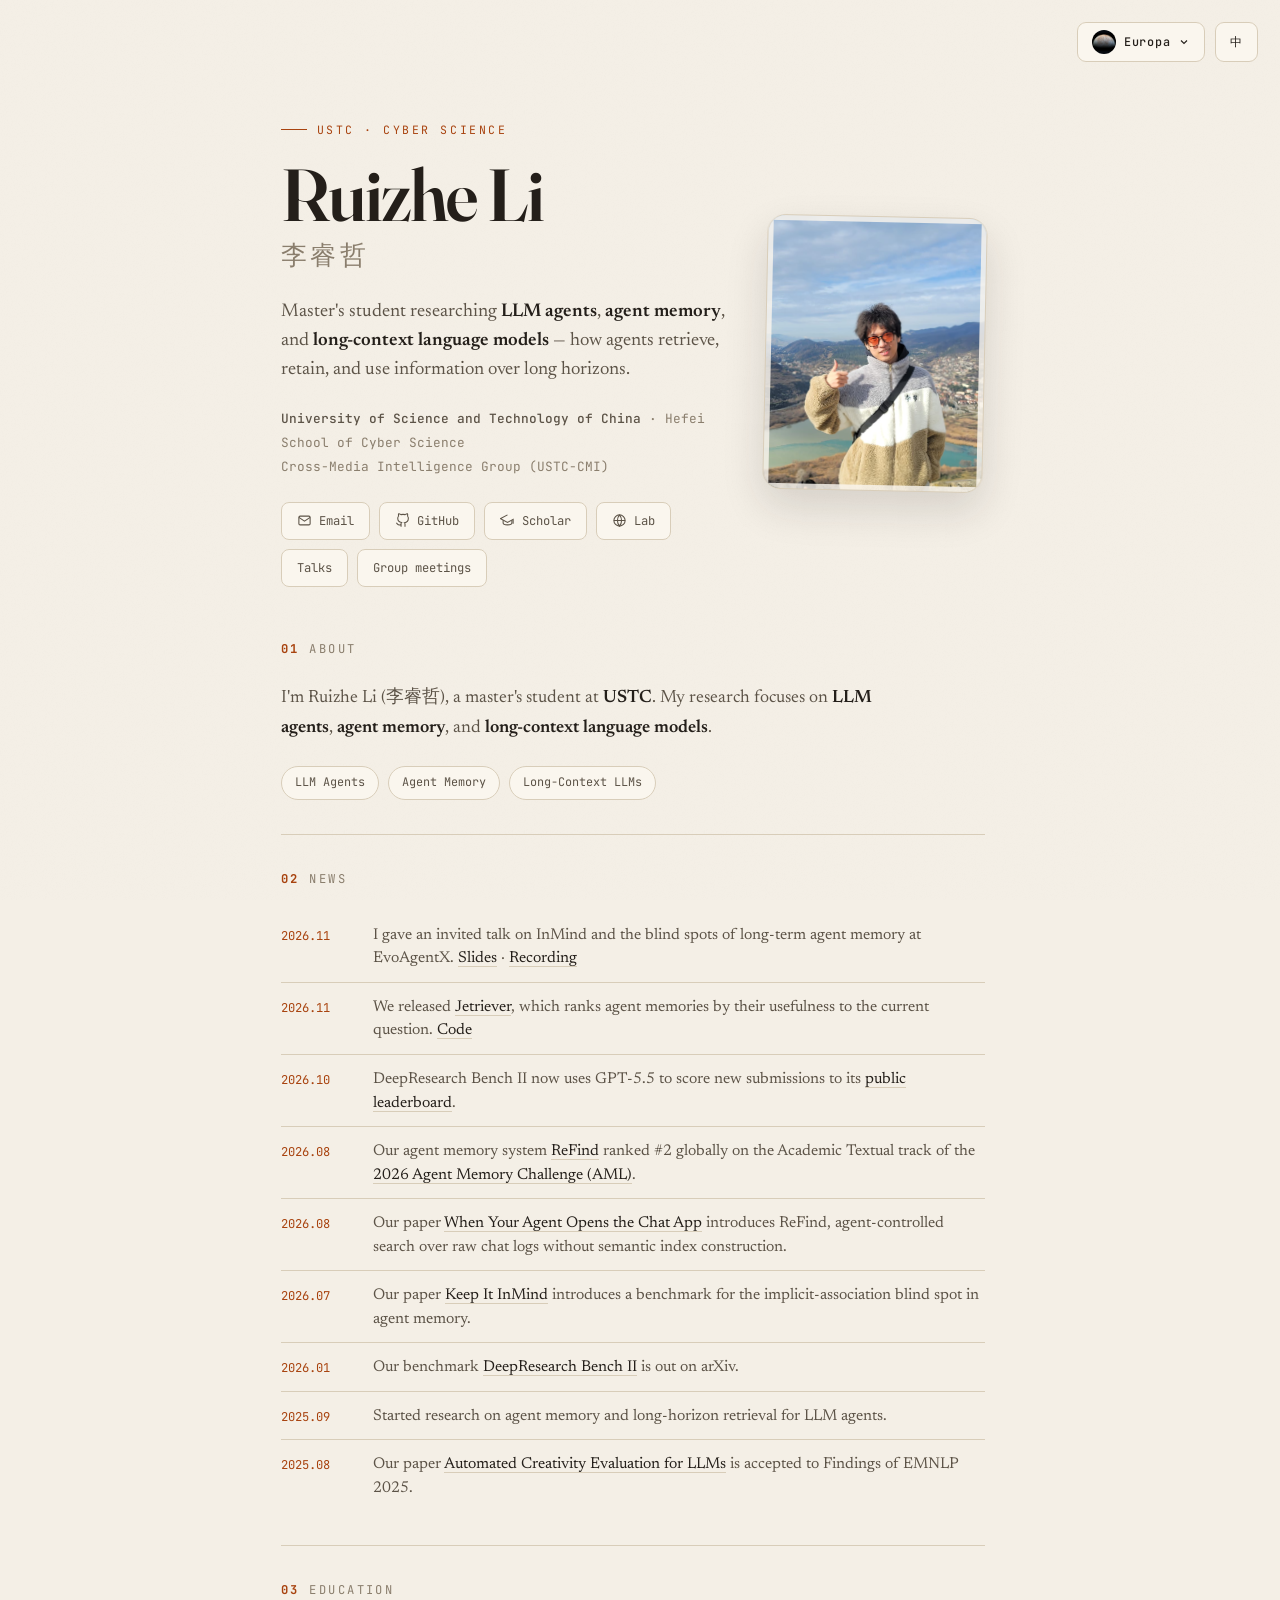
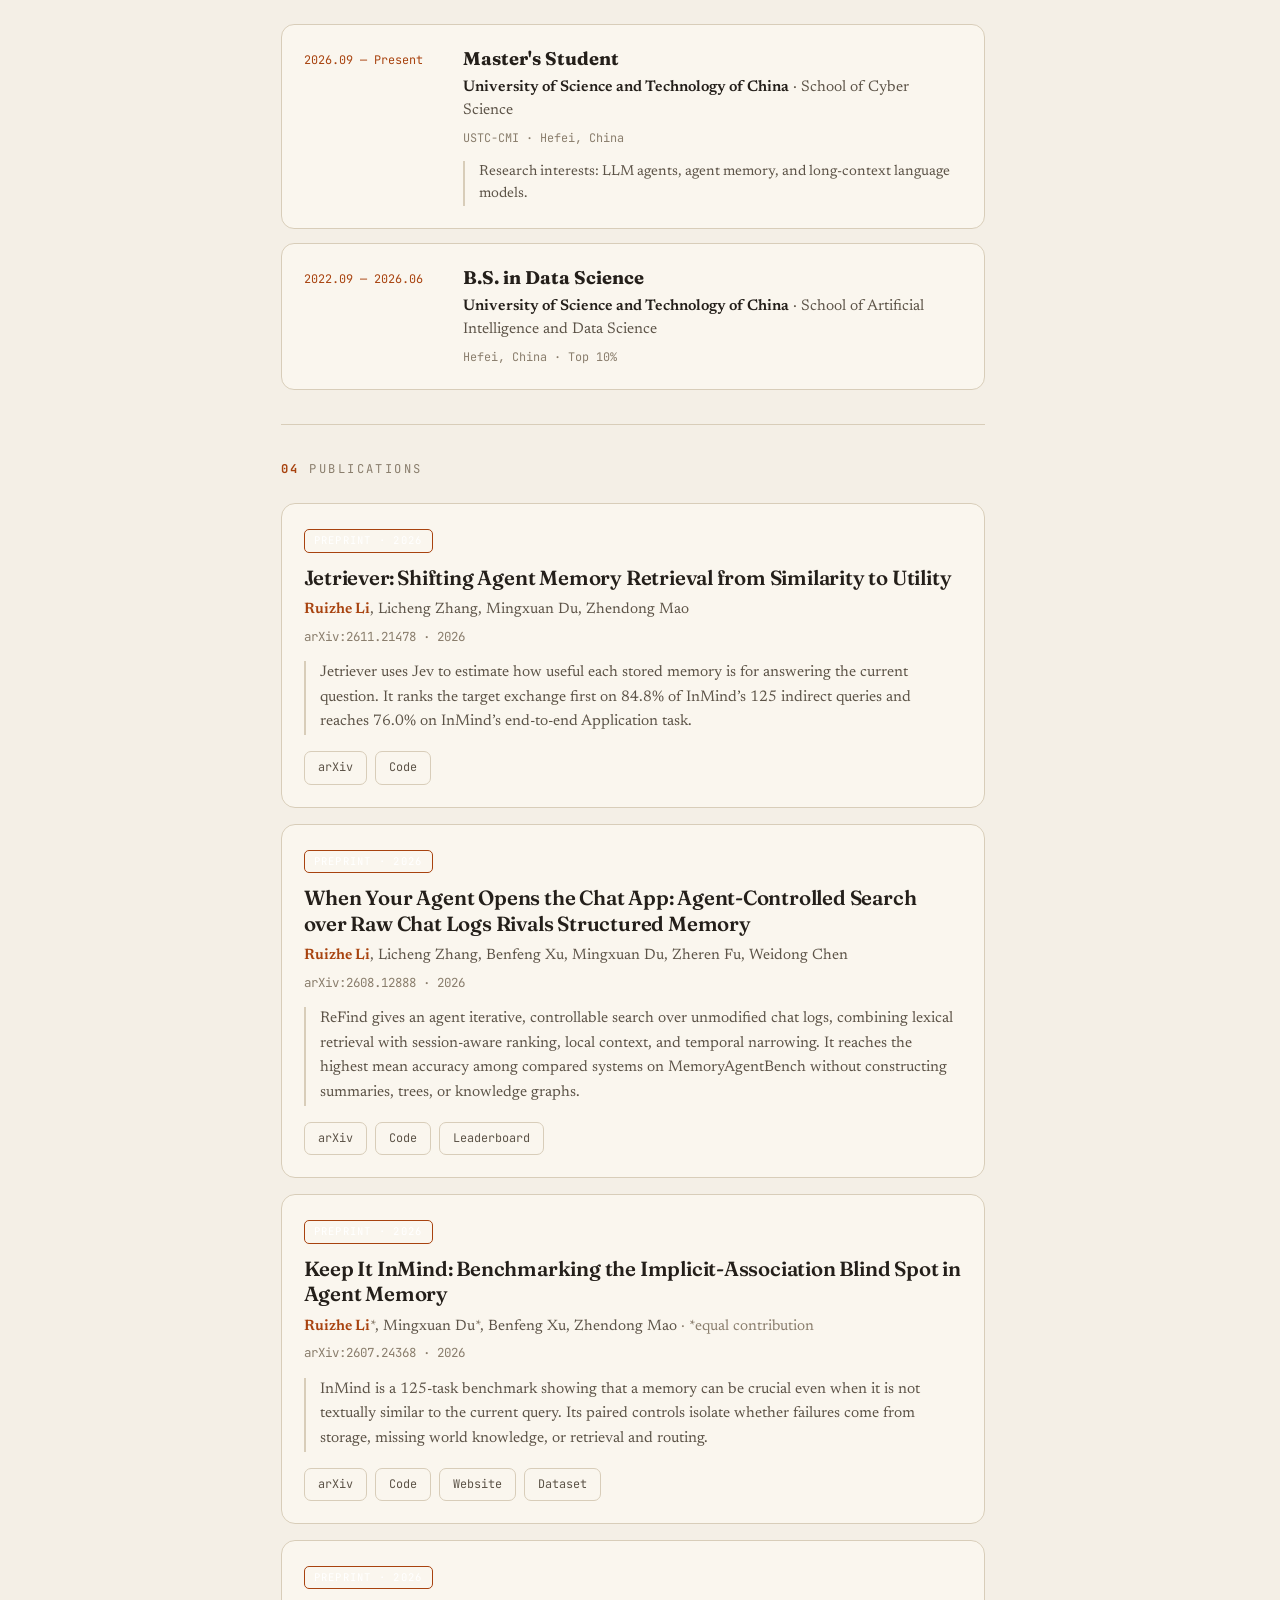
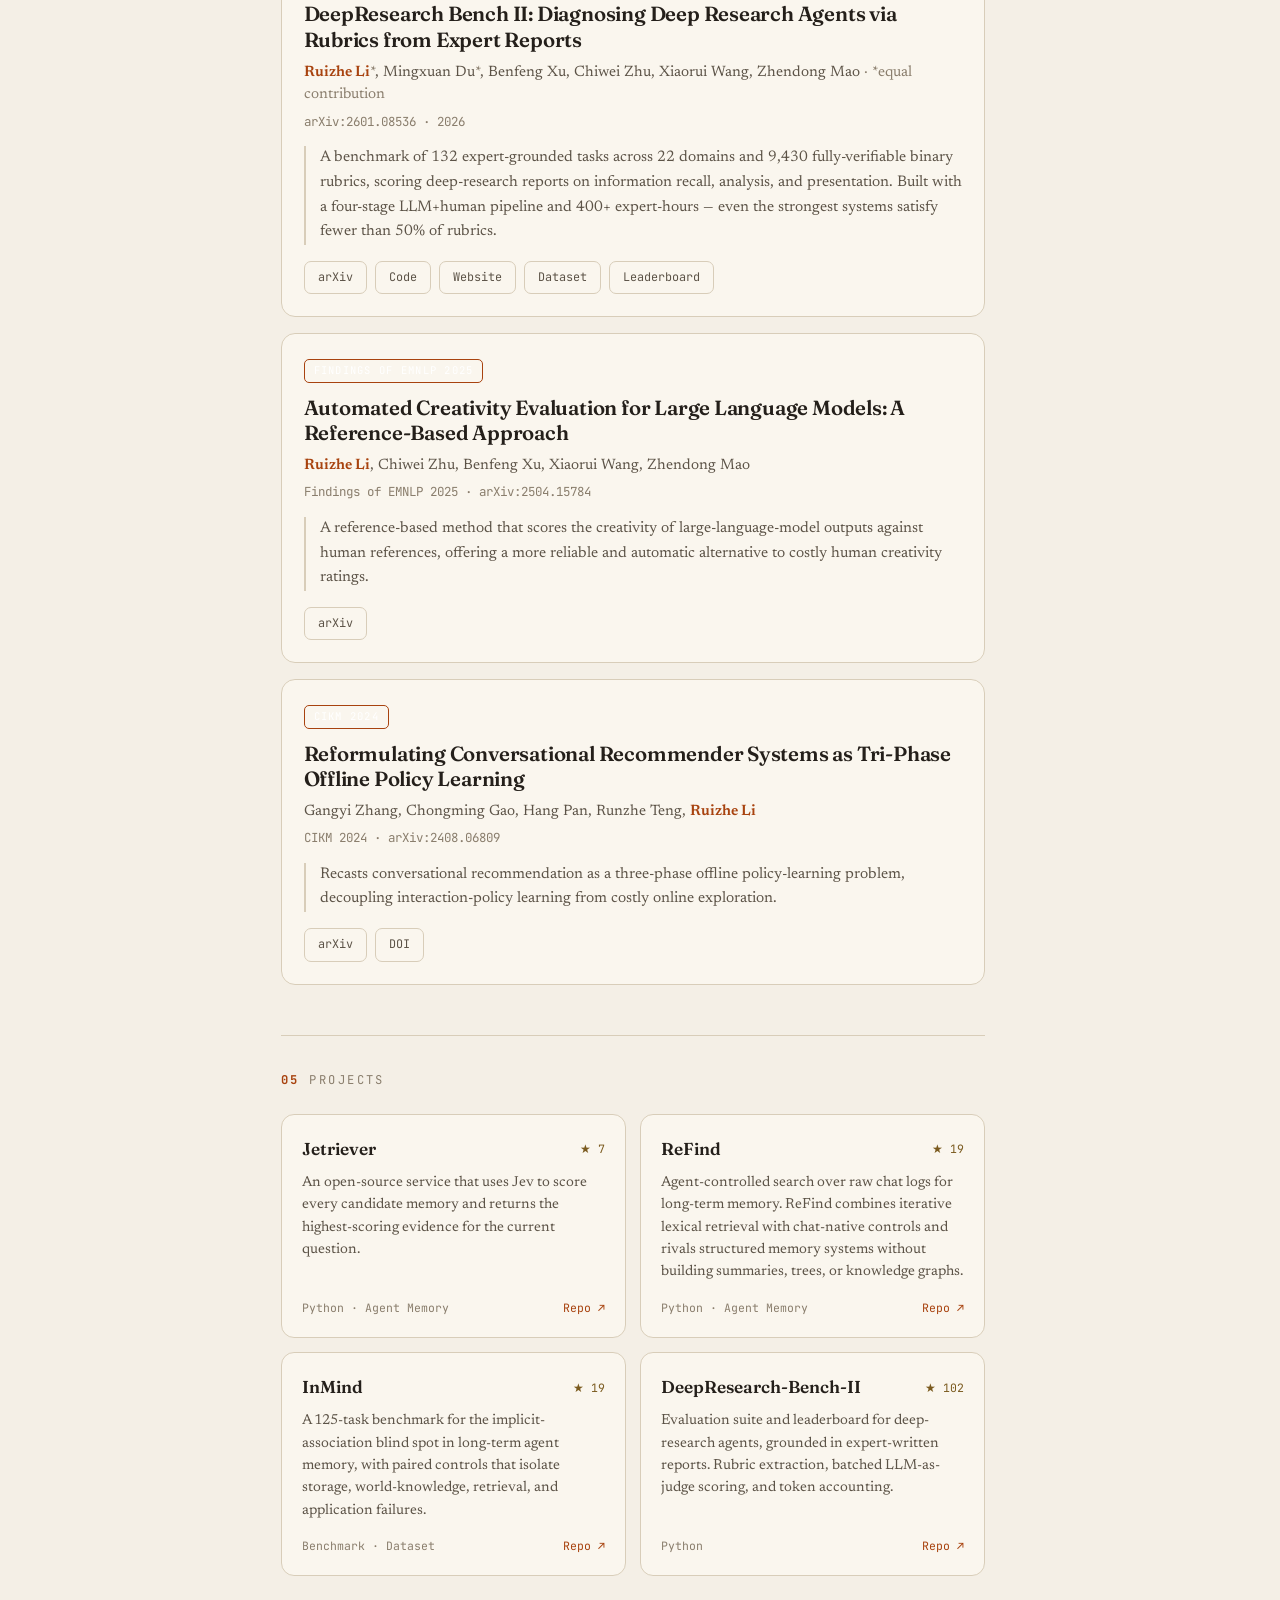
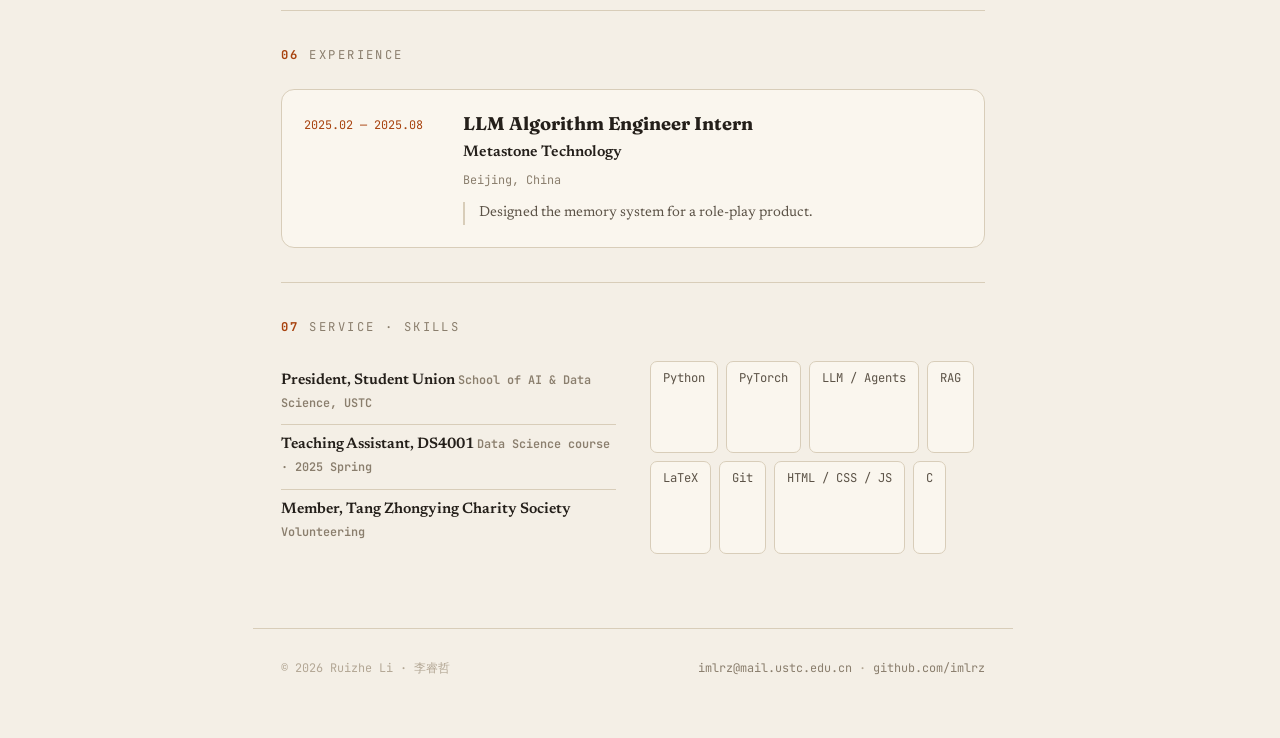
==== commit a28680af: "Update homepage with Jetriever and November research news" ====
--- a/index.html
+++ b/index.html
@@ -355,7 +355,6 @@
 
 /* PROJECTS */
 .proj-grid{display:grid; grid-template-columns:1fr 1fr; gap:14px}
-.proj-wide{grid-column:1/-1}
 .proj{
   padding:20px; border:1px solid var(--rule); border-radius:13px; background:var(--surface);
   transition:transform .3s var(--ease), border-color .3s, box-shadow .3s;
@@ -679,10 +678,13 @@
     <section class="section reveal" id="news">
       <div class="section-title"><span class="idx">02</span><span data-i18n="newsT">News</span></div>
       <ul class="news">
+        <li><span class="date">2026.11</span><span data-i18n="nEvoTalk">I gave an invited talk on InMind and the blind spots of long-term agent memory at EvoAgentX. <a href="/talk/261118/">Slides</a> · <a href="https://www.bilibili.com/video/BV1CjsB6GEuc/" target="_blank" rel="noopener">Recording</a></span></li>
+        <li><span class="date">2026.11</span><span data-i18n="nJetriever">We released <a href="https://arxiv.org/abs/2611.21478" target="_blank" rel="noopener">Jetriever</a>, which ranks agent memories by their usefulness to the current question. <a href="https://github.com/imlrz/Jetriever" target="_blank" rel="noopener">Code</a></span></li>
+        <li><span class="date">2026.10</span><span data-i18n="nDrbLeaderboard">DeepResearch Bench II now uses GPT-5.5 to score new submissions to its <a href="https://huggingface.co/spaces/muset-ai/DeepResearch-Bench-Leaderboard" target="_blank" rel="noopener">public leaderboard</a>.</span></li>
         <li><span class="date">2026.08</span><span data-i18n="nAml">Our agent memory system <a href="https://github.com/imlrz/ReFind" target="_blank" rel="noopener">ReFind</a> ranked #2 globally on the Academic Textual track of the <a href="https://agentmemories.ai/competition/" target="_blank" rel="noopener">2026 Agent Memory Challenge (AML)</a>.</span></li>
         <li><span class="date">2026.08</span><span data-i18n="nRefind">Our paper <a href="https://arxiv.org/abs/2608.12888" target="_blank" rel="noopener">When Your Agent Opens the Chat App</a> introduces ReFind, agent-controlled search over raw chat logs without semantic index construction.</span></li>
         <li><span class="date">2026.07</span><span data-i18n="nInmind">Our paper <a href="https://arxiv.org/abs/2607.24368" target="_blank" rel="noopener">Keep It InMind</a> introduces a benchmark for the implicit-association blind spot in agent memory.</span></li>
-        <li><span class="date">2026.01</span><span data-i18n="n1">Our benchmark <a href="https://arxiv.org/abs/2601.08536" target="_blank" rel="noopener">DeepResearch Bench II</a> is out on arXiv; the public leaderboard is live at agentresearchlab.com.</span></li>
+        <li><span class="date">2026.01</span><span data-i18n="n1">Our benchmark <a href="https://arxiv.org/abs/2601.08536" target="_blank" rel="noopener">DeepResearch Bench II</a> is out on arXiv.</span></li>
         <li><span class="date">2025.09</span><span data-i18n="n2">Started research on agent memory and long-horizon retrieval for LLM agents.</span></li>
         <li><span class="date">2025.08</span><span data-i18n="n3">Our paper <a href="https://arxiv.org/abs/2504.15784" target="_blank" rel="noopener">Automated Creativity Evaluation for LLMs</a> is accepted to Findings of EMNLP 2025.</span></li>
       </ul>
@@ -715,6 +717,17 @@
     <!-- PUBLICATIONS -->
     <section class="section reveal" id="pub">
       <div class="section-title"><span class="idx">04</span><span data-i18n="pubT">Publications</span></div>
+      <article class="pub">
+        <span class="pub-badge" data-i18n="pubBadge">Preprint · 2026</span>
+        <h3 class="pub-title" data-i18n="pJetrieverTitle">Jetriever: Shifting Agent Memory Retrieval from Similarity to Utility</h3>
+        <p class="pub-authors"><span class="me">Ruizhe Li</span>, Licheng Zhang, Mingxuan Du, Zhendong Mao</p>
+        <p class="pub-venue">arXiv:2611.21478 · 2026</p>
+        <p class="pub-tldr" data-i18n="pJetrieverTldr">Jetriever uses Jev to estimate how useful each stored memory is for answering the current question. It ranks the target exchange first on 84.8% of InMind’s 125 indirect queries and reaches 76.0% on InMind’s end-to-end Application task.</p>
+        <div class="pub-links">
+          <a href="https://arxiv.org/abs/2611.21478" target="_blank" rel="noopener">arXiv</a>
+          <a href="https://github.com/imlrz/Jetriever" target="_blank" rel="noopener">Code</a>
+        </div>
+      </article>
       <article class="pub">
         <span class="pub-badge" data-i18n="pubBadge">Preprint · 2026</span>
         <h3 class="pub-title" data-i18n="pRefindTitle">When Your Agent Opens the Chat App: Agent-Controlled Search over Raw Chat Logs Rivals Structured Memory</h3>
@@ -751,6 +764,7 @@
           <a href="https://github.com/imlrz/DeepResearch-Bench-II" target="_blank" rel="noopener">Code</a>
           <a href="https://agentresearchlab.com/benchmarks/deepresearch-bench-ii/index.html" target="_blank" rel="noopener">Website</a>
           <a href="https://huggingface.co/datasets/muset-ai/DeepResearch-Bench-II-Dataset" target="_blank" rel="noopener">Dataset</a>
+          <a href="https://huggingface.co/spaces/muset-ai/DeepResearch-Bench-Leaderboard" target="_blank" rel="noopener" data-i18n="drbLeaderboard">Leaderboard</a>
         </div>
       </article>
       <article class="pub">
@@ -781,17 +795,22 @@
       <div class="section-title"><span class="idx">05</span><span data-i18n="projT">Projects</span></div>
       <div class="proj-grid">
         <div class="proj">
-          <div class="proj-head"><span class="proj-name">ReFind</span><span class="proj-star">★ 9</span></div>
+          <div class="proj-head"><span class="proj-name">Jetriever</span><span class="proj-star">★ 7</span></div>
+          <p data-i18n="prJetriever">An open-source service that uses Jev to score every candidate memory and returns the highest-scoring evidence for the current question.</p>
+          <div class="proj-foot"><span>Python · Agent Memory</span><a href="https://github.com/imlrz/Jetriever" target="_blank" rel="noopener" data-i18n="repo">Repo ↗</a></div>
+        </div>
+        <div class="proj">
+          <div class="proj-head"><span class="proj-name">ReFind</span><span class="proj-star">★ 19</span></div>
           <p data-i18n="prRefind">Agent-controlled search over raw chat logs for long-term memory. ReFind combines iterative lexical retrieval with chat-native controls and rivals structured memory systems without building summaries, trees, or knowledge graphs.</p>
           <div class="proj-foot"><span>Python · Agent Memory</span><a href="https://github.com/imlrz/ReFind" target="_blank" rel="noopener" data-i18n="repo">Repo ↗</a></div>
         </div>
         <div class="proj">
-          <div class="proj-head"><span class="proj-name">InMind</span><span class="proj-star">★ 17</span></div>
+          <div class="proj-head"><span class="proj-name">InMind</span><span class="proj-star">★ 19</span></div>
           <p data-i18n="prInmind">A 125-task benchmark for the implicit-association blind spot in long-term agent memory, with paired controls that isolate storage, world-knowledge, retrieval, and application failures.</p>
           <div class="proj-foot"><span>Benchmark · Dataset</span><a href="https://github.com/imlrz/InMind" target="_blank" rel="noopener" data-i18n="repo">Repo ↗</a></div>
         </div>
-        <div class="proj proj-wide">
-          <div class="proj-head"><span class="proj-name">DeepResearch-Bench-II</span><span class="proj-star">★ 83</span></div>
+        <div class="proj">
+          <div class="proj-head"><span class="proj-name">DeepResearch-Bench-II</span><span class="proj-star">★ 102</span></div>
           <p data-i18n="pr1">Evaluation suite and leaderboard for deep-research agents, grounded in expert-written reports. Rubric extraction, batched LLM-as-judge scoring, and token accounting.</p>
           <div class="proj-foot"><span>Python</span><a href="https://github.com/imlrz/DeepResearch-Bench-II" target="_blank" rel="noopener" data-i18n="repo">Repo ↗</a></div>
         </div>
@@ -850,14 +869,19 @@
     aboutBody:'我是李睿哲，<b>中国科学技术大学</b>硕士研究生。我的研究方向包括 <b>LLM Agent</b>、<b>Agent Memory</b> 与 <b>Long-Context LLM</b>。',
     i1:'LLM Agents', i2:'Agent Memory', i3:'Long-Context LLMs',
     newsT:'近况',
+    nEvoTalk:'受 EvoAgentX 邀请，我分享了 InMind 和智能体长期记忆中的盲点。<a href="/talk/261118/">幻灯片</a> · <a href="https://www.bilibili.com/video/BV1CjsB6GEuc/" target="_blank" rel="noopener">录像</a>',
+    nJetriever:'我们发布了 <a href="https://arxiv.org/abs/2611.21478" target="_blank" rel="noopener">Jetriever</a>，它根据每条记忆对当前问题的帮助程度进行排序。<a href="https://github.com/imlrz/Jetriever" target="_blank" rel="noopener">代码</a>',
+    nDrbLeaderboard:'DeepResearch Bench II 的<a href="https://huggingface.co/spaces/muset-ai/DeepResearch-Bench-Leaderboard" target="_blank" rel="noopener">公开榜单</a>现已使用 GPT-5.5 评估新提交。',
     nAml:'我们设计的智能体记忆系统 <a href="https://github.com/imlrz/ReFind" target="_blank" rel="noopener">ReFind</a> 在 <a href="https://agentmemories.ai/competition/" target="_blank" rel="noopener">2026 Agent 记忆挑战赛（AML）</a>文本记忆学术方法赛道中获得全球第二名。',
     nRefind:'我们的论文 <a href="https://arxiv.org/abs/2608.12888" target="_blank" rel="noopener">When Your Agent Opens the Chat App</a> 提出 ReFind：无需构建语义索引，由智能体直接在原始聊天记录上进行可控检索。',
     nInmind:'我们的论文 <a href="https://arxiv.org/abs/2607.24368" target="_blank" rel="noopener">Keep It InMind</a> 提出了用于评测智能体记忆“隐式关联盲区”的基准。',
-    n1:'我们的基准 <a href="https://arxiv.org/abs/2601.08536" target="_blank" rel="noopener">DeepResearch Bench II</a> 已发布于 arXiv，公开榜单上线 agentresearchlab.com。',
+    n1:'我们的基准 <a href="https://arxiv.org/abs/2601.08536" target="_blank" rel="noopener">DeepResearch Bench II</a> 已发布于 arXiv。',
     n2:'开始研究智能体记忆与大模型智能体的长时程检索。',
     n3:'我们的论文 <a href="https://arxiv.org/abs/2504.15784" target="_blank" rel="noopener">Automated Creativity Evaluation for LLMs</a> 被 Findings of EMNLP 2025 接收。',
     pubT:'论文',
     pubBadge:'预印本 · 2026',
+    pJetrieverTitle:'Jetriever：从相似度到效用的智能体记忆检索',
+    pJetrieverTldr:'Jetriever 用 Jev 估计每条已存记忆对回答当前问题的帮助程度。在 InMind 的 125 个间接问题上，Jetriever 将目标对话排在首位的比例为 84.8%，端到端应用得分为 76.0%。',
     pRefindTitle:'当智能体打开聊天应用：对原始聊天记录的智能体可控检索媲美结构化记忆',
     pRefindTldr:'ReFind 让智能体在未经改写的聊天记录上进行迭代式可控搜索，将词法检索与会话感知排序、局部上下文扩展和时间范围缩窄相结合。它无需构建摘要、树或知识图谱，即在 MemoryAgentBench 上取得所比较系统中的最高平均准确率。',
     pInmindTitle:'Keep It InMind：评测智能体记忆中的隐式关联盲区',
@@ -865,9 +889,11 @@
     p1title:'DeepResearch Bench II：以专家报告衍生的细粒度评分标准诊断深度研究智能体',
     eqNote:' · *共同一作',
     p1tldr:'一个涵盖 22 个领域、132 个以专家报告为依据的任务、共 9,430 条完全可验证二元评分标准的基准，从信息召回、分析、表达三个维度评测深度研究报告。采用四阶段「大模型+人工」流程、超过 400 专家工时构建——即便最强系统也只满足不到 50% 的评分项。',
+    drbLeaderboard:'榜单',
     p2tldr:'一种基于参考的创造力自动评测方法，将大模型输出的创造力与人类参考对照打分，为昂贵的人工创造力评分提供更可靠、可自动化的替代。',
     p3tldr:'将对话式推荐重新表述为三阶段离线策略学习问题，把交互策略学习与昂贵的在线探索解耦。',
     projT:'项目',
+    prJetriever:'开源智能体记忆检索服务，用 Jev 逐条为候选记忆打分，并返回对当前问题最有帮助的证据。',
     prRefind:'面向长期记忆的原始聊天记录智能体可控检索。ReFind 将迭代式词法检索与聊天原生控制相结合，无需构建摘要、树或知识图谱，即可媲美结构化记忆系统。',
     prInmind:'一个包含 125 项任务的长期智能体记忆“隐式关联盲区”基准，通过成对控制分别诊断存储、世界知识、检索与应用环节的失败。',
     pr1:'面向深度研究智能体的评测套件与榜单，以专家撰写的报告为基准。包含评分标准抽取、批量「大模型评审」打分与 token 统计。',
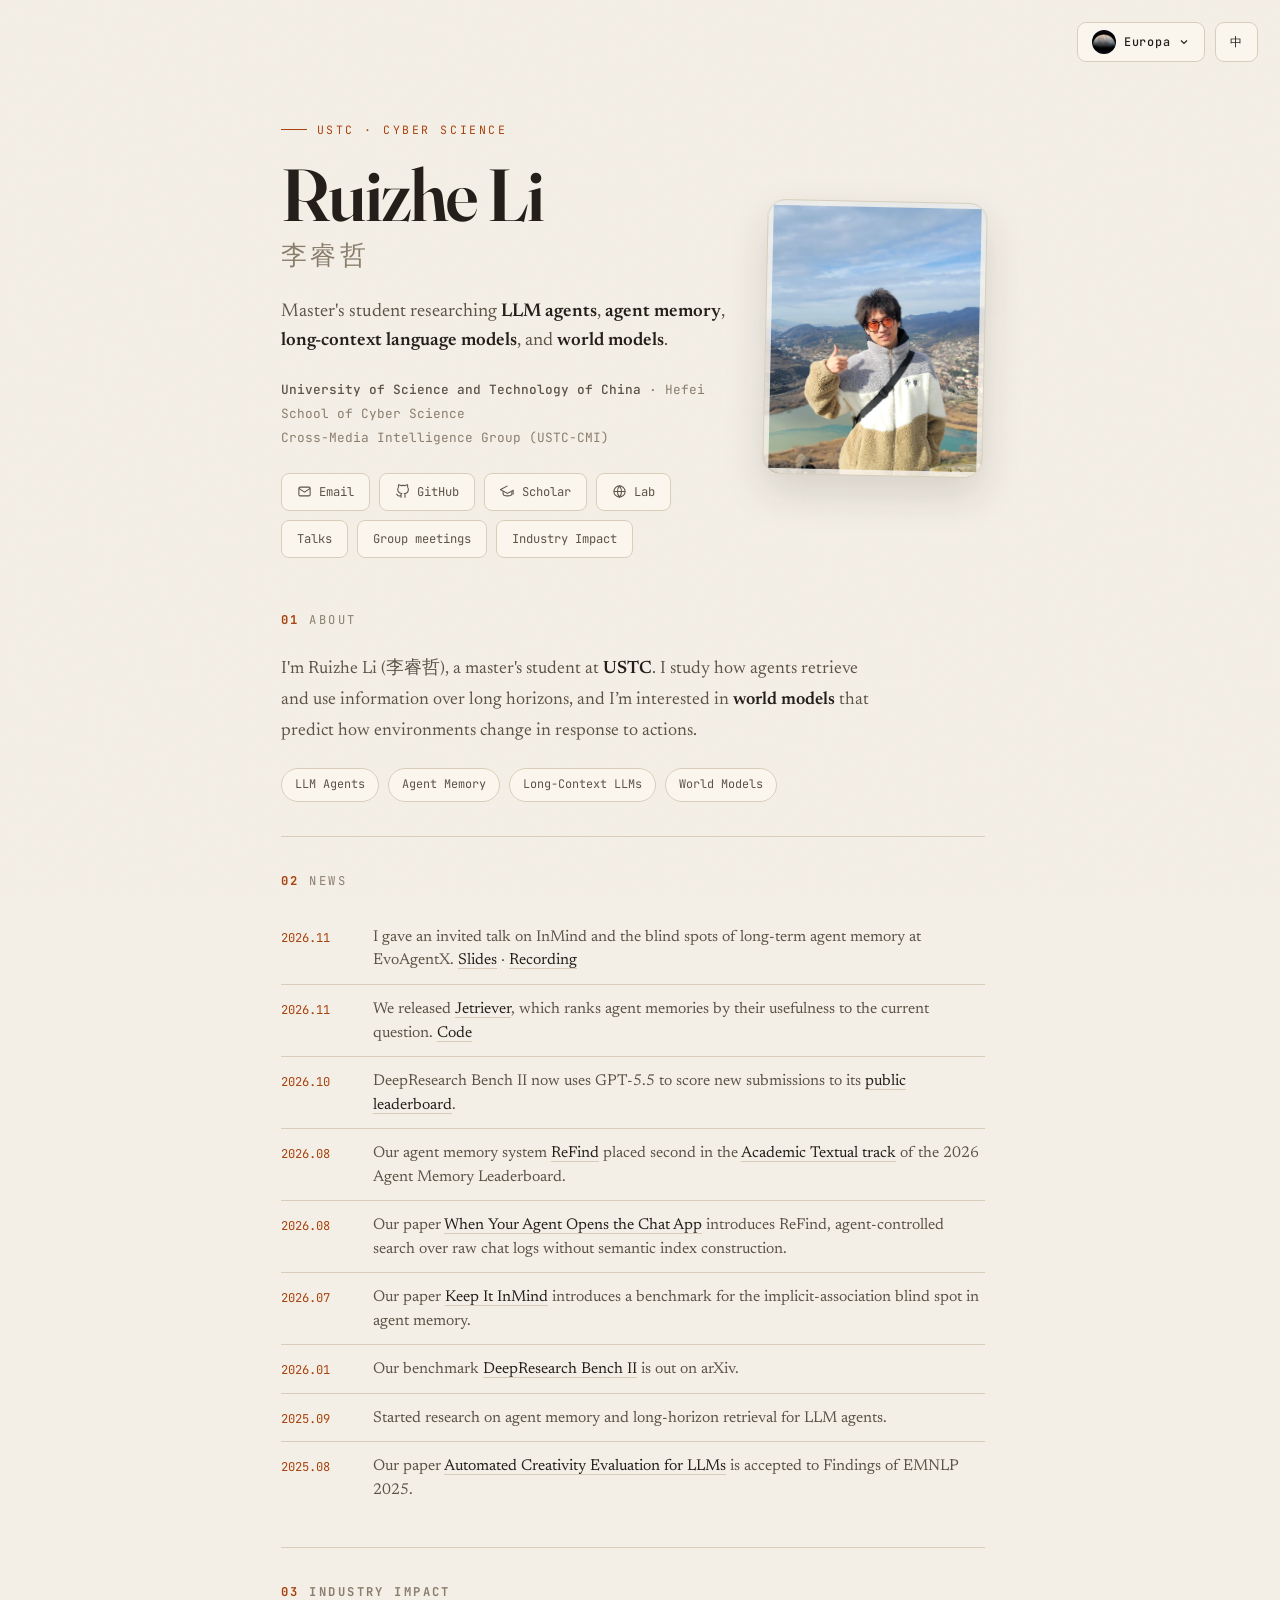
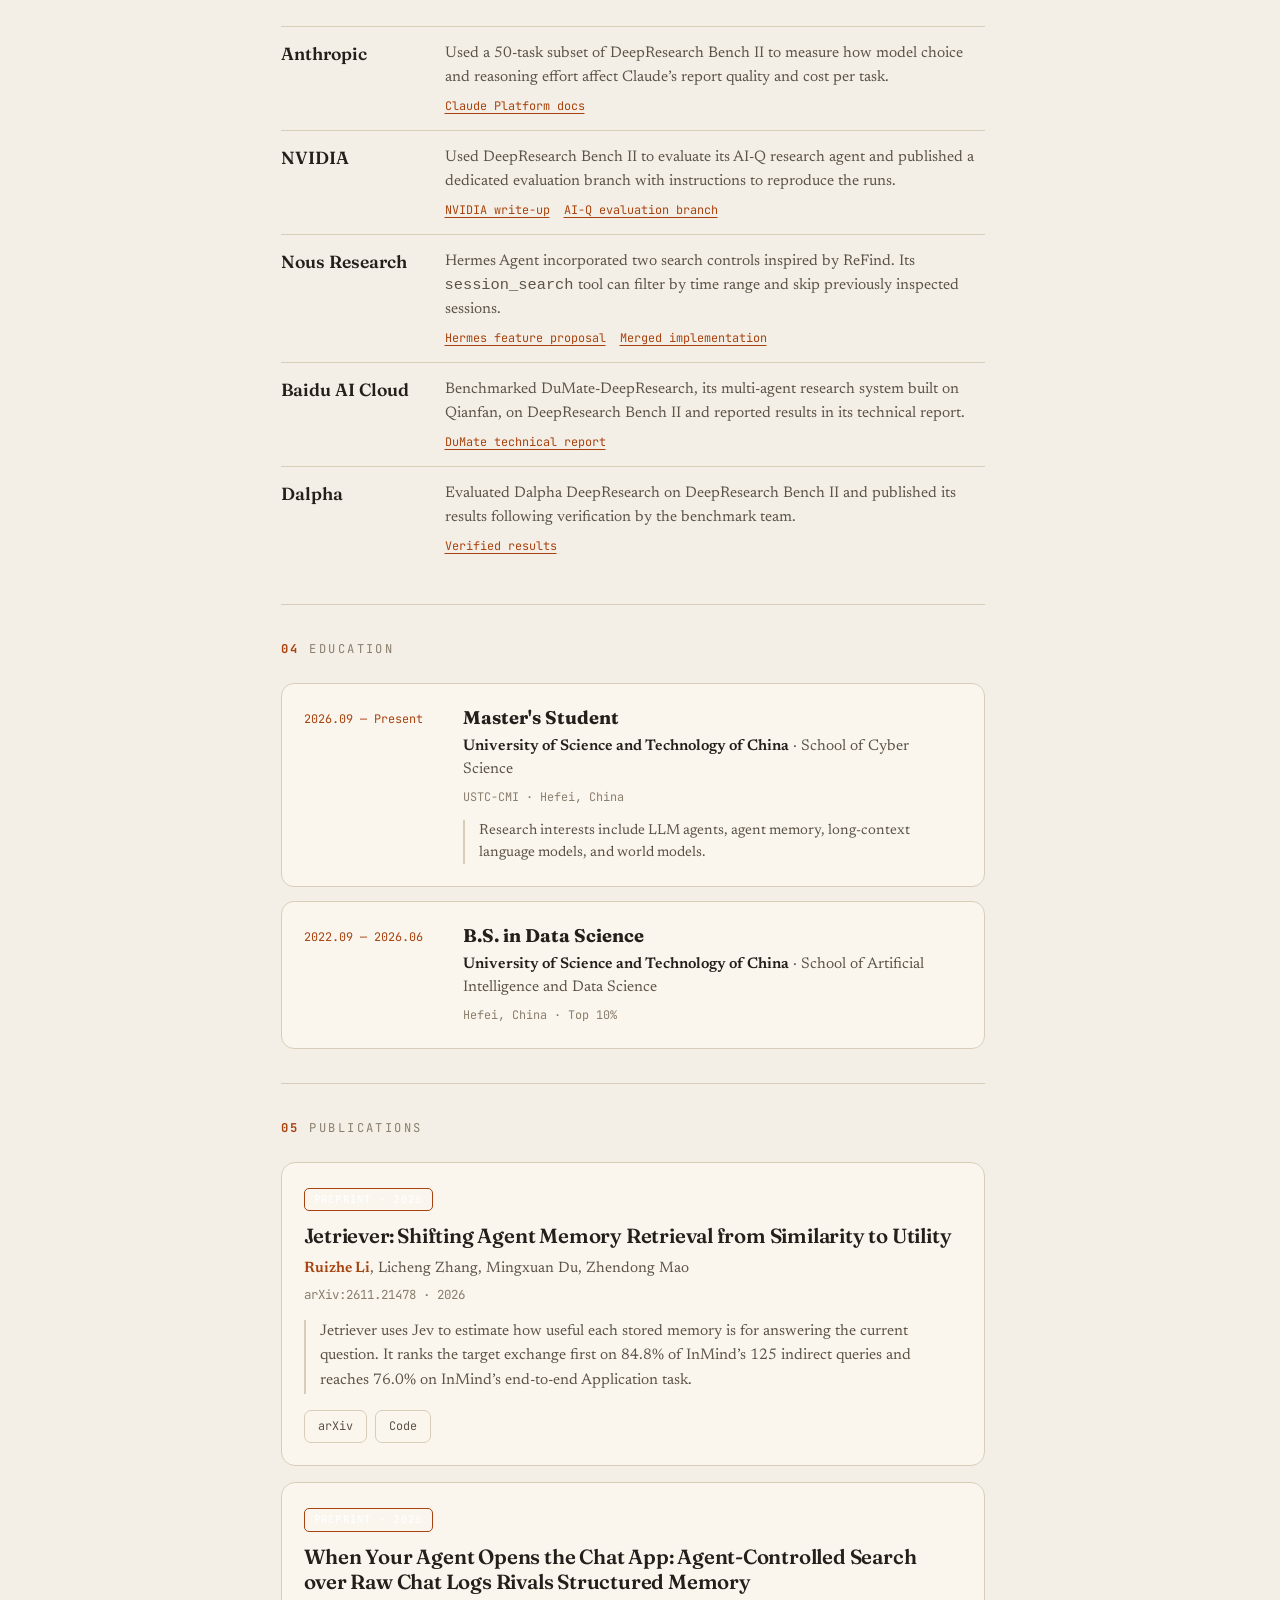
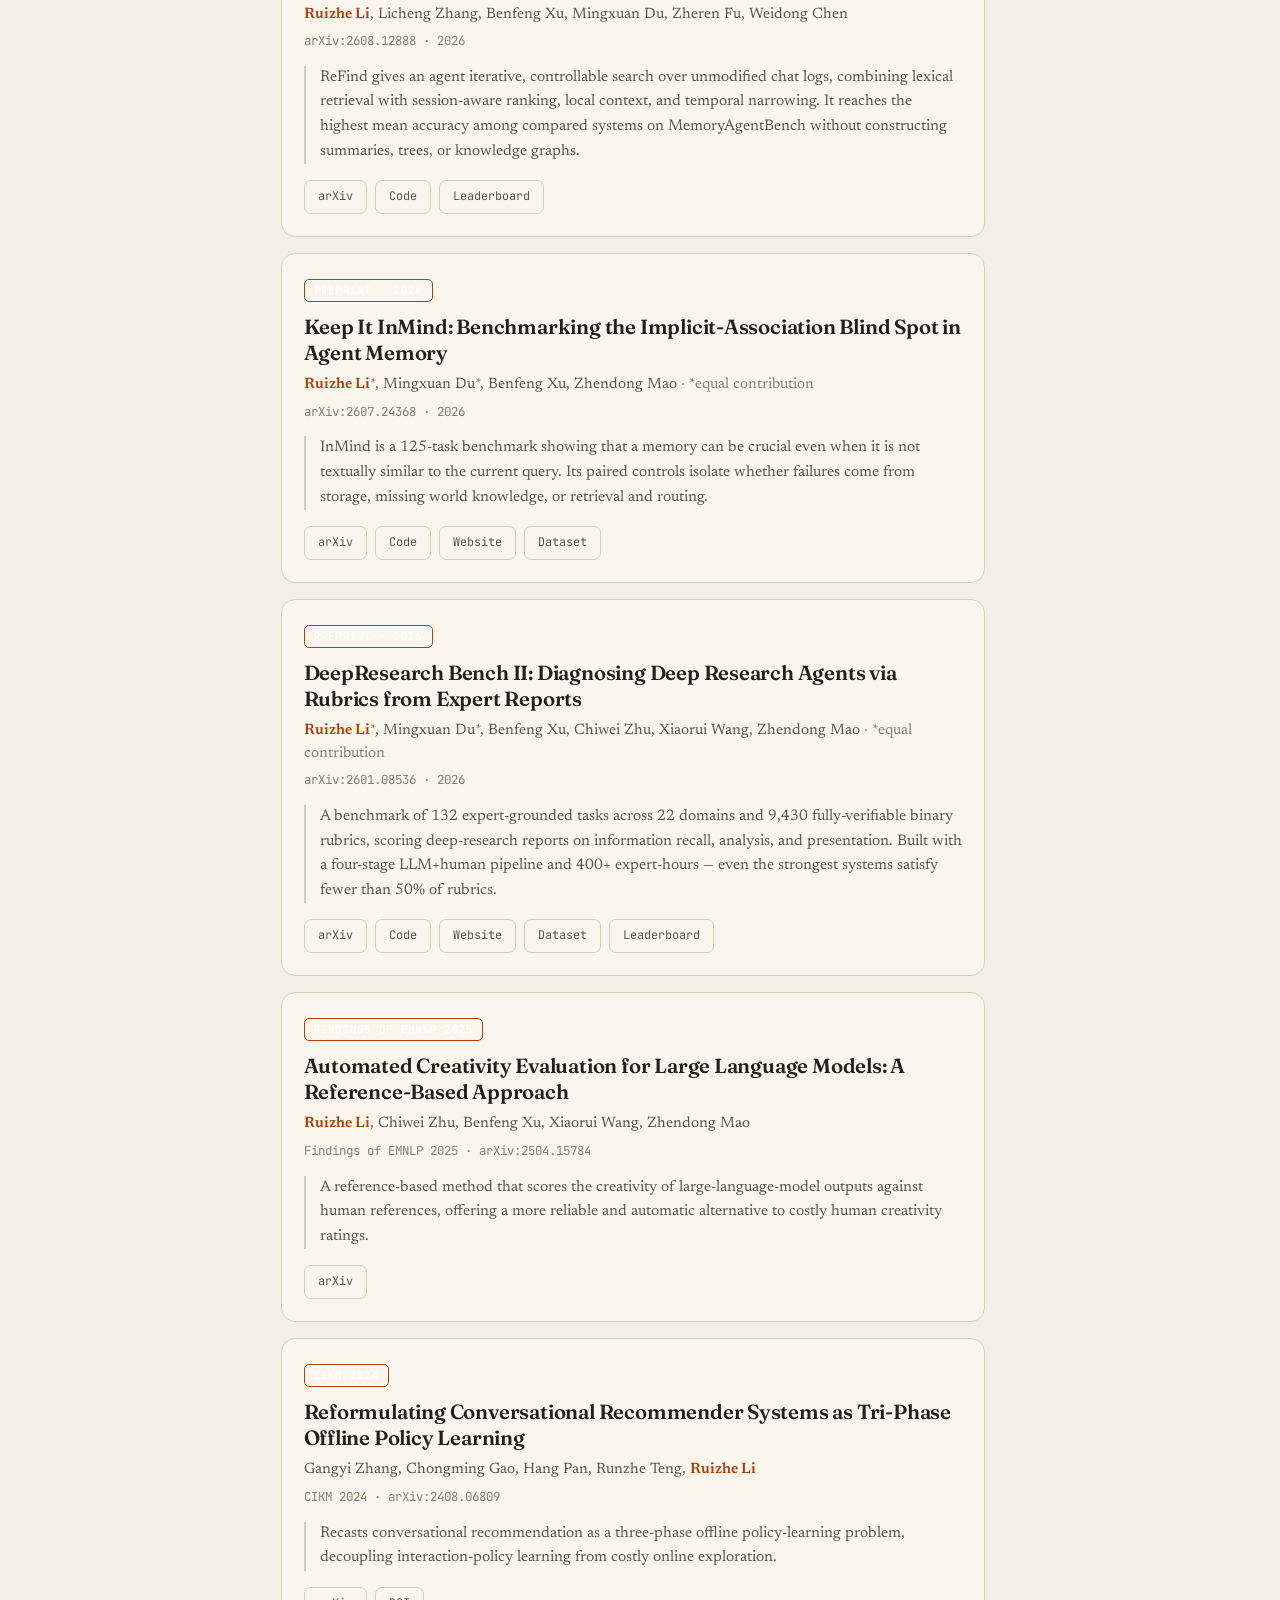
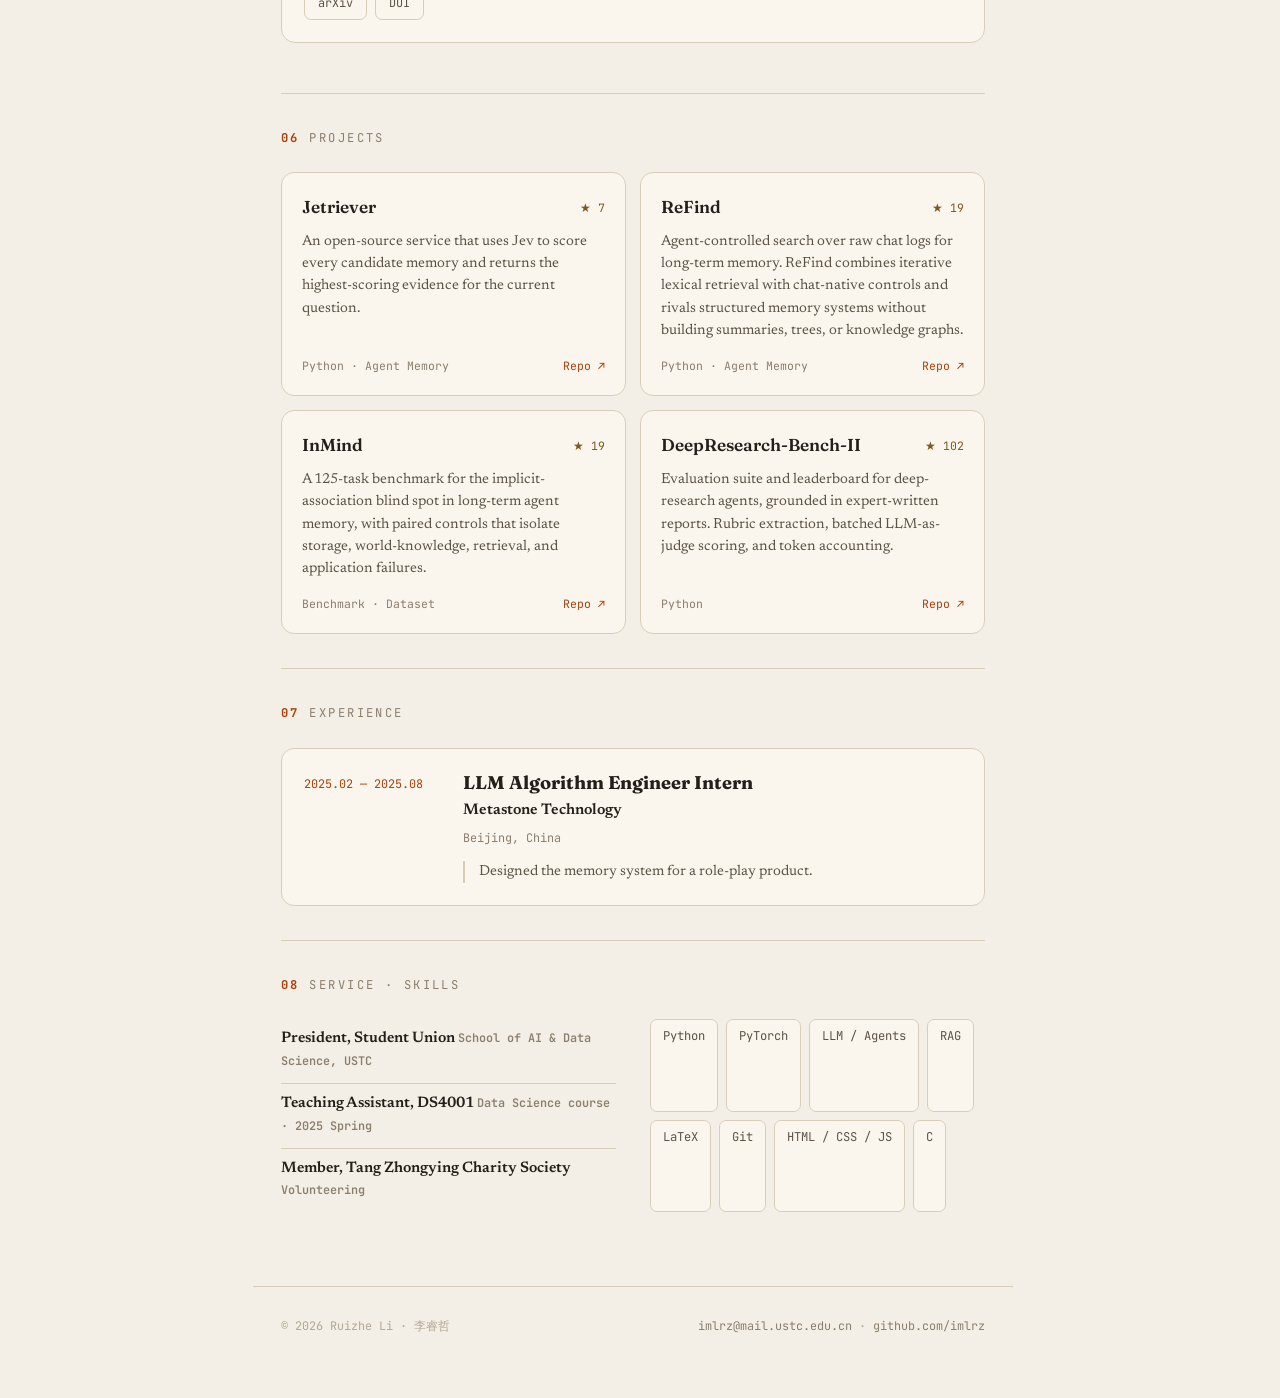
==== commit 209e4faf: "Show industry impact and add world models to research interests" ====
--- a/index.html
+++ b/index.html
@@ -4,7 +4,7 @@
 <meta charset="UTF-8">
 <meta name="viewport" content="width=device-width, initial-scale=1.0">
 <meta name="theme-color" content="#f4efe6" id="meta-theme">
-<meta name="description" content="Ruizhe Li (李睿哲) — master's student at USTC researching LLM agents, agent memory, and long-context language models.">
+<meta name="description" content="Ruizhe Li (李睿哲) is a master's student at USTC researching LLM agents, agent memory, long-context language models, and world models.">
 <title>Ruizhe Li (李睿哲)</title>
 <script>
 /* Apply saved preferences before the first paint, including existing theme IDs. */
@@ -327,6 +327,18 @@
 .news a{color:var(--ink); border-bottom:1px solid var(--rule)}
 .news a:hover{color:var(--accent); border-color:var(--accent)}
 
+/* INDUSTRY IMPACT */
+#industry-impact{scroll-margin-top:64px}
+.impact-list{list-style:none}
+.impact-list li{
+  display:grid; grid-template-columns:144px minmax(0,1fr); gap:20px;
+  padding:15px 0; border-top:1px solid var(--rule);
+}
+.impact-name{font-family:var(--font-display); font-size:1.1rem; font-weight:600; color:var(--ink); line-height:1.4}
+.impact-detail{font-size:.96rem; line-height:1.55; color:var(--ink-2)}
+.impact-sources{display:flex; flex-wrap:wrap; gap:4px 14px; margin-top:7px; font-family:var(--font-mono); font-size:.74rem}
+.impact-sources a{color:var(--accent); text-decoration:underline; text-underline-offset:3px}
+
 /* PUBLICATIONS */
 .pub{
   position:relative; padding:22px; margin-bottom:16px;
@@ -539,6 +551,7 @@
   .ctrl{height:36px;padding:0 11px;font-size:.7rem}
   .news li{flex-direction:column;gap:3px}
   .news .date{width:auto}
+  .impact-list li{grid-template-columns:1fr; gap:5px}
   [data-theme="starry"] .masthead{min-height:80vh}
 }
 @media(prefers-reduced-motion:reduce){
@@ -638,7 +651,7 @@
       <div class="eyebrow" data-i18n="eyebrow">USTC · Cyber Science</div>
       <h1 class="name">Ruizhe Li</h1>
       <div class="name-cn">李睿哲</div>
-      <p class="tagline" data-i18n="tagline">Master's student researching <b>LLM agents</b>, <b>agent memory</b>, and <b>long-context language models</b> — how agents retrieve, retain, and use information over long horizons.</p>
+      <p class="tagline" data-i18n="tagline">Master's student researching <b>LLM agents</b>, <b>agent memory</b>, <b>long-context language models</b>, and <b>world models</b>.</p>
       <div class="affil" data-i18n="affil">
         <b>University of Science and Technology of China</b> · Hefei<br>
         School of Cyber Science<br>
@@ -655,6 +668,7 @@
           <svg viewBox="0 0 24 24"><circle cx="12" cy="12" r="9"/><path d="M3 12h18M12 3a14 14 0 0 1 0 18 14 14 0 0 1 0-18"/></svg>Lab</a>
         <a class="link" href="/talk/" data-i18n="navTalks">Talks</a>
         <a class="link" href="/group-meeting/" data-i18n="navMeetings">Group meetings</a>
+        <a class="link" href="#industry-impact" data-i18n="industryT">Industry Impact</a>
       </div>
     </div>
     <figure class="portrait">
@@ -666,11 +680,12 @@
     <!-- ABOUT -->
     <section class="section reveal" id="about">
       <div class="section-title"><span class="idx">01</span><span data-i18n="aboutT">About</span></div>
-      <p class="lede" data-i18n="aboutBody">I'm Ruizhe Li (李睿哲), a master's student at <b>USTC</b>. My research focuses on <b>LLM agents</b>, <b>agent memory</b>, and <b>long-context language models</b>.</p>
+      <p class="lede" data-i18n="aboutBody">I'm Ruizhe Li (李睿哲), a master's student at <b>USTC</b>. I study how agents retrieve and use information over long horizons, and I’m interested in <b>world models</b> that predict how environments change in response to actions.</p>
       <div class="chips">
         <span class="chip" data-i18n="i1">LLM Agents</span>
         <span class="chip" data-i18n="i2">Agent Memory</span>
         <span class="chip" data-i18n="i3">Long-Context LLMs</span>
+        <span class="chip" data-i18n="i4">World Models</span>
       </div>
     </section>
 
@@ -681,7 +696,7 @@
         <li><span class="date">2026.11</span><span data-i18n="nEvoTalk">I gave an invited talk on InMind and the blind spots of long-term agent memory at EvoAgentX. <a href="/talk/261118/">Slides</a> · <a href="https://www.bilibili.com/video/BV1CjsB6GEuc/" target="_blank" rel="noopener">Recording</a></span></li>
         <li><span class="date">2026.11</span><span data-i18n="nJetriever">We released <a href="https://arxiv.org/abs/2611.21478" target="_blank" rel="noopener">Jetriever</a>, which ranks agent memories by their usefulness to the current question. <a href="https://github.com/imlrz/Jetriever" target="_blank" rel="noopener">Code</a></span></li>
         <li><span class="date">2026.10</span><span data-i18n="nDrbLeaderboard">DeepResearch Bench II now uses GPT-5.5 to score new submissions to its <a href="https://huggingface.co/spaces/muset-ai/DeepResearch-Bench-Leaderboard" target="_blank" rel="noopener">public leaderboard</a>.</span></li>
-        <li><span class="date">2026.08</span><span data-i18n="nAml">Our agent memory system <a href="https://github.com/imlrz/ReFind" target="_blank" rel="noopener">ReFind</a> ranked #2 globally on the Academic Textual track of the <a href="https://agentmemories.ai/competition/" target="_blank" rel="noopener">2026 Agent Memory Challenge (AML)</a>.</span></li>
+        <li><span class="date">2026.08</span><span data-i18n="nAml">Our agent memory system <a href="https://github.com/imlrz/ReFind" target="_blank" rel="noopener">ReFind</a> placed second in the <a href="https://agentmemories.ai/results/cycle-1/#academic-textual" target="_blank" rel="noopener">Academic Textual track</a> of the 2026 Agent Memory Leaderboard.</span></li>
         <li><span class="date">2026.08</span><span data-i18n="nRefind">Our paper <a href="https://arxiv.org/abs/2608.12888" target="_blank" rel="noopener">When Your Agent Opens the Chat App</a> introduces ReFind, agent-controlled search over raw chat logs without semantic index construction.</span></li>
         <li><span class="date">2026.07</span><span data-i18n="nInmind">Our paper <a href="https://arxiv.org/abs/2607.24368" target="_blank" rel="noopener">Keep It InMind</a> introduces a benchmark for the implicit-association blind spot in agent memory.</span></li>
         <li><span class="date">2026.01</span><span data-i18n="n1">Our benchmark <a href="https://arxiv.org/abs/2601.08536" target="_blank" rel="noopener">DeepResearch Bench II</a> is out on arXiv.</span></li>
@@ -690,9 +705,57 @@
       </ul>
     </section>
 
+    <!-- INDUSTRY IMPACT -->
+    <section class="section reveal" id="industry-impact" aria-labelledby="impact-heading">
+      <h2 class="section-title" id="impact-heading"><span class="idx" aria-hidden="true">03</span><span data-i18n="industryT">Industry Impact</span></h2>
+      <ul class="impact-list">
+        <li>
+          <h3 class="impact-name">Anthropic</h3>
+          <div class="impact-detail">
+            <p data-i18n="impactAnthropic">Used a 50-task subset of DeepResearch Bench II to measure how model choice and reasoning effort affect Claude’s report quality and cost per task.</p>
+            <div class="impact-sources"><a href="https://platform.claude.com/docs/en/about-claude/models/optimizing-for-cost-and-intelligence#tune-effort" target="_blank" rel="noopener" data-i18n="impactClaudeDocs">Claude Platform docs</a></div>
+          </div>
+        </li>
+        <li>
+          <h3 class="impact-name">NVIDIA</h3>
+          <div class="impact-detail">
+            <p data-i18n="impactNvidia">Used DeepResearch Bench II to evaluate its AI-Q research agent and published a dedicated evaluation branch with instructions to reproduce the runs.</p>
+            <div class="impact-sources">
+              <a href="https://huggingface.co/blog/nvidia/how-nvidia-won-deepresearch-bench" target="_blank" rel="noopener" data-i18n="impactNvidiaReport">NVIDIA write-up</a>
+              <a href="https://github.com/NVIDIA-AI-Blueprints/deep-researcher-agent/blob/drb2/README.md#running-evaluation" target="_blank" rel="noopener" data-i18n="impactNvidiaCode">AI-Q evaluation branch</a>
+            </div>
+          </div>
+        </li>
+        <li>
+          <h3 class="impact-name">Nous Research</h3>
+          <div class="impact-detail">
+            <p data-i18n="impactNous">Hermes Agent incorporated two search controls inspired by ReFind. Its <code>session_search</code> tool can filter by time range and skip previously inspected sessions.</p>
+            <div class="impact-sources">
+              <a href="https://github.com/NousResearch/hermes-agent/issues/86021" target="_blank" rel="noopener" data-i18n="impactHermesProposal">Hermes feature proposal</a>
+              <a href="https://github.com/NousResearch/hermes-agent/pull/88101" target="_blank" rel="noopener" data-i18n="impactHermesMerge">Merged implementation</a>
+            </div>
+          </div>
+        </li>
+        <li>
+          <h3 class="impact-name" data-i18n="impactBaiduName">Baidu AI Cloud</h3>
+          <div class="impact-detail">
+            <p data-i18n="impactBaidu">Benchmarked DuMate-DeepResearch, its multi-agent research system built on Qianfan, on DeepResearch Bench II and reported results in its technical report.</p>
+            <div class="impact-sources"><a href="https://arxiv.org/abs/2606.07299" target="_blank" rel="noopener" data-i18n="impactBaiduReport">DuMate technical report</a></div>
+          </div>
+        </li>
+        <li>
+          <h3 class="impact-name">Dalpha</h3>
+          <div class="impact-detail">
+            <p data-i18n="impactDalpha">Evaluated Dalpha DeepResearch on DeepResearch Bench II and published its results following verification by the benchmark team.</p>
+            <div class="impact-sources"><a href="https://github.com/dalphakr/Dalpha-DeepResearch/blob/main/eval_results/deepresearch_bench_ii/official_results.md" target="_blank" rel="noopener" data-i18n="impactDalphaResults">Verified results</a></div>
+          </div>
+        </li>
+      </ul>
+    </section>
+
     <!-- EDUCATION -->
     <section class="section reveal" id="education">
-      <div class="section-title"><span class="idx">03</span><span data-i18n="eduT">Education</span></div>
+      <div class="section-title"><span class="idx">04</span><span data-i18n="eduT">Education</span></div>
       <div class="timeline-list">
         <article class="timeline-entry">
           <div class="timeline-period">2026.09 — Present</div>
@@ -700,7 +763,7 @@
             <h3 data-i18n="eduMsDegree">Master's Student</h3>
             <p class="timeline-org" data-i18n="eduMsSchool"><b>University of Science and Technology of China</b> · School of Cyber Science</p>
             <p class="timeline-meta" data-i18n="eduMsMeta">USTC-CMI · Hefei, China</p>
-            <p class="timeline-note" data-i18n="eduMsFocus">Research interests: LLM agents, agent memory, and long-context language models.</p>
+            <p class="timeline-note" data-i18n="eduMsFocus">Research interests include LLM agents, agent memory, long-context language models, and world models.</p>
           </div>
         </article>
         <article class="timeline-entry">
@@ -716,7 +779,7 @@
 
     <!-- PUBLICATIONS -->
     <section class="section reveal" id="pub">
-      <div class="section-title"><span class="idx">04</span><span data-i18n="pubT">Publications</span></div>
+      <div class="section-title"><span class="idx">05</span><span data-i18n="pubT">Publications</span></div>
       <article class="pub">
         <span class="pub-badge" data-i18n="pubBadge">Preprint · 2026</span>
         <h3 class="pub-title" data-i18n="pJetrieverTitle">Jetriever: Shifting Agent Memory Retrieval from Similarity to Utility</h3>
@@ -737,7 +800,7 @@
         <div class="pub-links">
           <a href="https://arxiv.org/abs/2608.12888" target="_blank" rel="noopener">arXiv</a>
           <a href="https://github.com/imlrz/ReFind" target="_blank" rel="noopener">Code</a>
-          <a href="https://agentmemories.ai/leaderboard/academic/textual" target="_blank" rel="noopener">Leaderboard</a>
+          <a href="https://agentmemories.ai/results/cycle-1/#academic-textual" target="_blank" rel="noopener" data-i18n="refindLeaderboard">Leaderboard</a>
         </div>
       </article>
       <article class="pub">
@@ -792,7 +855,7 @@
 
     <!-- PROJECTS -->
     <section class="section reveal" id="proj">
-      <div class="section-title"><span class="idx">05</span><span data-i18n="projT">Projects</span></div>
+      <div class="section-title"><span class="idx">06</span><span data-i18n="projT">Projects</span></div>
       <div class="proj-grid">
         <div class="proj">
           <div class="proj-head"><span class="proj-name">Jetriever</span><span class="proj-star">★ 7</span></div>
@@ -819,7 +882,7 @@
 
     <!-- EXPERIENCE -->
     <section class="section reveal" id="experience">
-      <div class="section-title"><span class="idx">06</span><span data-i18n="expT">Experience</span></div>
+      <div class="section-title"><span class="idx">07</span><span data-i18n="expT">Experience</span></div>
       <div class="timeline-list">
         <article class="timeline-entry">
           <div class="timeline-period">2025.02 — 2025.08</div>
@@ -835,7 +898,7 @@
 
     <!-- SERVICE + SKILLS -->
     <section class="section reveal" id="more">
-      <div class="section-title"><span class="idx">07</span><span data-i18n="moreT">Service · Skills</span></div>
+      <div class="section-title"><span class="idx">08</span><span data-i18n="moreT">Service · Skills</span></div>
       <div class="two-col">
         <ul class="minilist">
           <li><b data-i18n="sv1">President, Student Union <span>School of AI &amp; Data Science, USTC</span></b></li>
@@ -863,27 +926,42 @@
   zh:{
     eyebrow:'中国科学技术大学 · 网络空间安全',
     navTalks:'讲座', navMeetings:'组会',
-    tagline:'硕士研究生，研究 <b>LLM Agent</b>、<b>Agent Memory</b> 与 <b>Long-Context LLM</b>——探索智能体如何在长时程交互中检索、保留并运用信息。',
+    tagline:'硕士研究生，研究 <b>大语言模型智能体</b>、<b>智能体记忆</b>、<b>长上下文语言模型</b>和<b>世界模型</b>。',
     affil:'<b>中国科学技术大学</b> · 合肥<br>网络空间安全学院<br>跨媒体智能课题组（USTC-CMI）',
     aboutT:'关于',
-    aboutBody:'我是李睿哲，<b>中国科学技术大学</b>硕士研究生。我的研究方向包括 <b>LLM Agent</b>、<b>Agent Memory</b> 与 <b>Long-Context LLM</b>。',
-    i1:'LLM Agents', i2:'Agent Memory', i3:'Long-Context LLMs',
+    aboutBody:'我是李睿哲，<b>中国科学技术大学</b>硕士研究生。我研究智能体如何在长时程交互中检索和运用信息，也关注如何用<b>世界模型</b>预测环境在行动后会怎样变化。',
+    i1:'LLM Agents', i2:'Agent Memory', i3:'Long-Context LLMs', i4:'世界模型',
     newsT:'近况',
     nEvoTalk:'受 EvoAgentX 邀请，我分享了 InMind 和智能体长期记忆中的盲点。<a href="/talk/261118/">幻灯片</a> · <a href="https://www.bilibili.com/video/BV1CjsB6GEuc/" target="_blank" rel="noopener">录像</a>',
     nJetriever:'我们发布了 <a href="https://arxiv.org/abs/2611.21478" target="_blank" rel="noopener">Jetriever</a>，它根据每条记忆对当前问题的帮助程度进行排序。<a href="https://github.com/imlrz/Jetriever" target="_blank" rel="noopener">代码</a>',
     nDrbLeaderboard:'DeepResearch Bench II 的<a href="https://huggingface.co/spaces/muset-ai/DeepResearch-Bench-Leaderboard" target="_blank" rel="noopener">公开榜单</a>现已使用 GPT-5.5 评估新提交。',
-    nAml:'我们设计的智能体记忆系统 <a href="https://github.com/imlrz/ReFind" target="_blank" rel="noopener">ReFind</a> 在 <a href="https://agentmemories.ai/competition/" target="_blank" rel="noopener">2026 Agent 记忆挑战赛（AML）</a>文本记忆学术方法赛道中获得全球第二名。',
+    nAml:'我们的智能体记忆系统 <a href="https://github.com/imlrz/ReFind" target="_blank" rel="noopener">ReFind</a> 在 2026 Agent Memory Leaderboard 的<a href="https://agentmemories.ai/results/cycle-1/#academic-textual" target="_blank" rel="noopener">学术文本记忆赛道</a>获得第二名。',
     nRefind:'我们的论文 <a href="https://arxiv.org/abs/2608.12888" target="_blank" rel="noopener">When Your Agent Opens the Chat App</a> 提出 ReFind：无需构建语义索引，由智能体直接在原始聊天记录上进行可控检索。',
     nInmind:'我们的论文 <a href="https://arxiv.org/abs/2607.24368" target="_blank" rel="noopener">Keep It InMind</a> 提出了用于评测智能体记忆“隐式关联盲区”的基准。',
     n1:'我们的基准 <a href="https://arxiv.org/abs/2601.08536" target="_blank" rel="noopener">DeepResearch Bench II</a> 已发布于 arXiv。',
     n2:'开始研究智能体记忆与大模型智能体的长时程检索。',
     n3:'我们的论文 <a href="https://arxiv.org/abs/2504.15784" target="_blank" rel="noopener">Automated Creativity Evaluation for LLMs</a> 被 Findings of EMNLP 2025 接收。',
+    industryT:'产业影响',
+    impactAnthropic:'使用 DeepResearch Bench II 的 50 道任务，比较 Claude 的模型选择和推理强度对报告质量与单任务成本的影响。',
+    impactClaudeDocs:'Claude 平台文档',
+    impactNvidia:'使用 DeepResearch Bench II 评估 AI-Q 深度研究智能体，并公开了专用评测分支和复现说明。',
+    impactNvidiaReport:'NVIDIA 技术博客',
+    impactNvidiaCode:'AI-Q 评测分支',
+    impactNous:'Hermes Agent 将 ReFind 启发的两项检索功能合入 <code>session_search</code>，可以按时间范围筛选，并排除已经查看的会话。',
+    impactHermesProposal:'Hermes 功能提案',
+    impactHermesMerge:'已合并的实现',
+    impactBaiduName:'百度智能云',
+    impactBaidu:'使用 DeepResearch Bench II 评估基于千帆平台构建的多智能体系统 DuMate-DeepResearch，并在技术报告中公布结果。',
+    impactBaiduReport:'DuMate 技术报告',
+    impactDalpha:'使用 DeepResearch Bench II 评估 Dalpha DeepResearch，并公布了经基准团队核验的结果。',
+    impactDalphaResults:'核验结果',
     pubT:'论文',
     pubBadge:'预印本 · 2026',
     pJetrieverTitle:'Jetriever：从相似度到效用的智能体记忆检索',
     pJetrieverTldr:'Jetriever 用 Jev 估计每条已存记忆对回答当前问题的帮助程度。在 InMind 的 125 个间接问题上，Jetriever 将目标对话排在首位的比例为 84.8%，端到端应用得分为 76.0%。',
     pRefindTitle:'当智能体打开聊天应用：对原始聊天记录的智能体可控检索媲美结构化记忆',
     pRefindTldr:'ReFind 让智能体在未经改写的聊天记录上进行迭代式可控搜索，将词法检索与会话感知排序、局部上下文扩展和时间范围缩窄相结合。它无需构建摘要、树或知识图谱，即在 MemoryAgentBench 上取得所比较系统中的最高平均准确率。',
+    refindLeaderboard:'比赛榜单',
     pInmindTitle:'Keep It InMind：评测智能体记忆中的隐式关联盲区',
     pInmindTldr:'InMind 是一个包含 125 项任务的基准，揭示即使某条记忆与当前问题在文本上并不相似，它仍可能至关重要。成对的诊断控制可以区分失败究竟来自存储、世界知识缺失，还是检索与路由。',
     p1title:'DeepResearch Bench II：以专家报告衍生的细粒度评分标准诊断深度研究智能体',
@@ -907,7 +985,7 @@
     eduMsDegree:'硕士研究生',
     eduMsSchool:'<b>中国科学技术大学</b> · 网络空间安全学院',
     eduMsMeta:'跨媒体智能课题组（USTC-CMI）· 中国合肥',
-    eduMsFocus:'研究方向：LLM Agent、Agent Memory 与 Long-Context LLM。',
+    eduMsFocus:'研究方向包括大语言模型智能体、智能体记忆、长上下文语言模型和世界模型。',
     eduBsDegree:'数据科学专业 · 理学学士',
     eduBsSchool:'<b>中国科学技术大学</b> · 人工智能与数据科学学院',
     eduBsMeta:'中国合肥 · 前 10%',
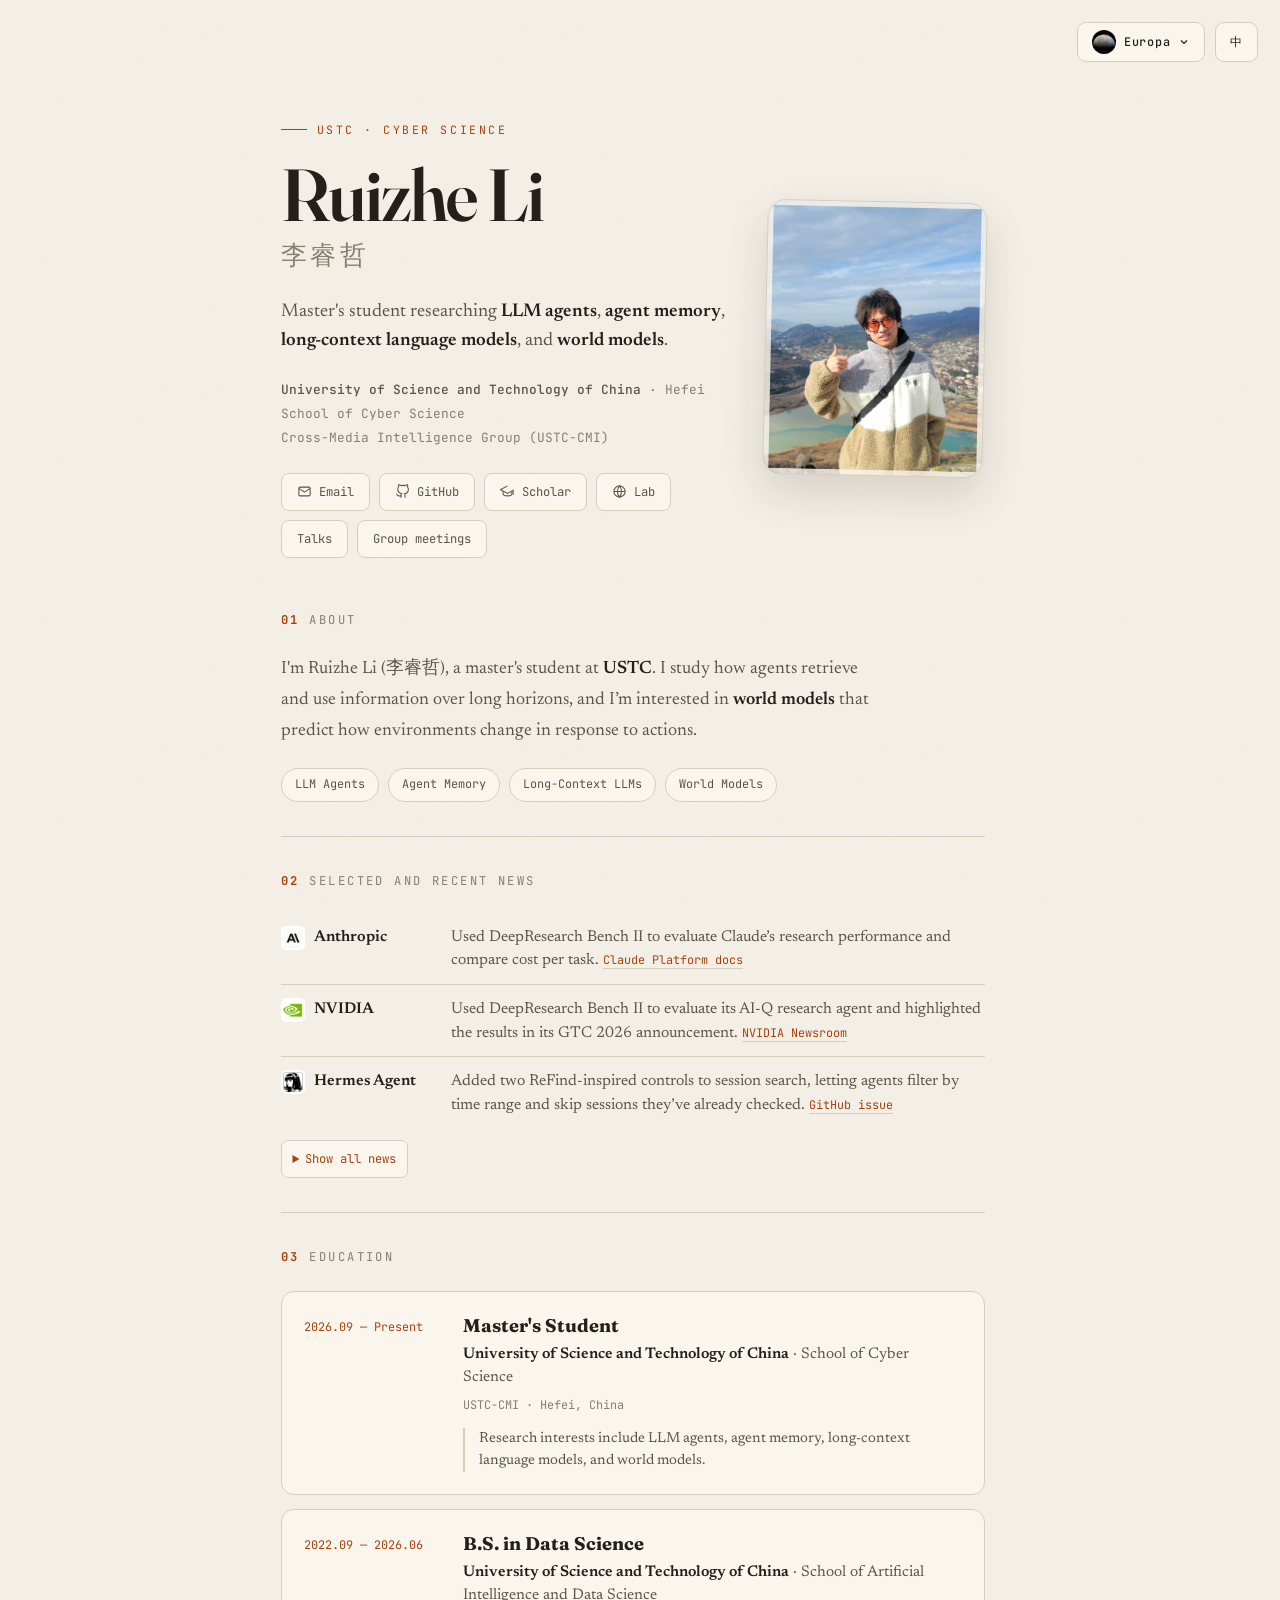
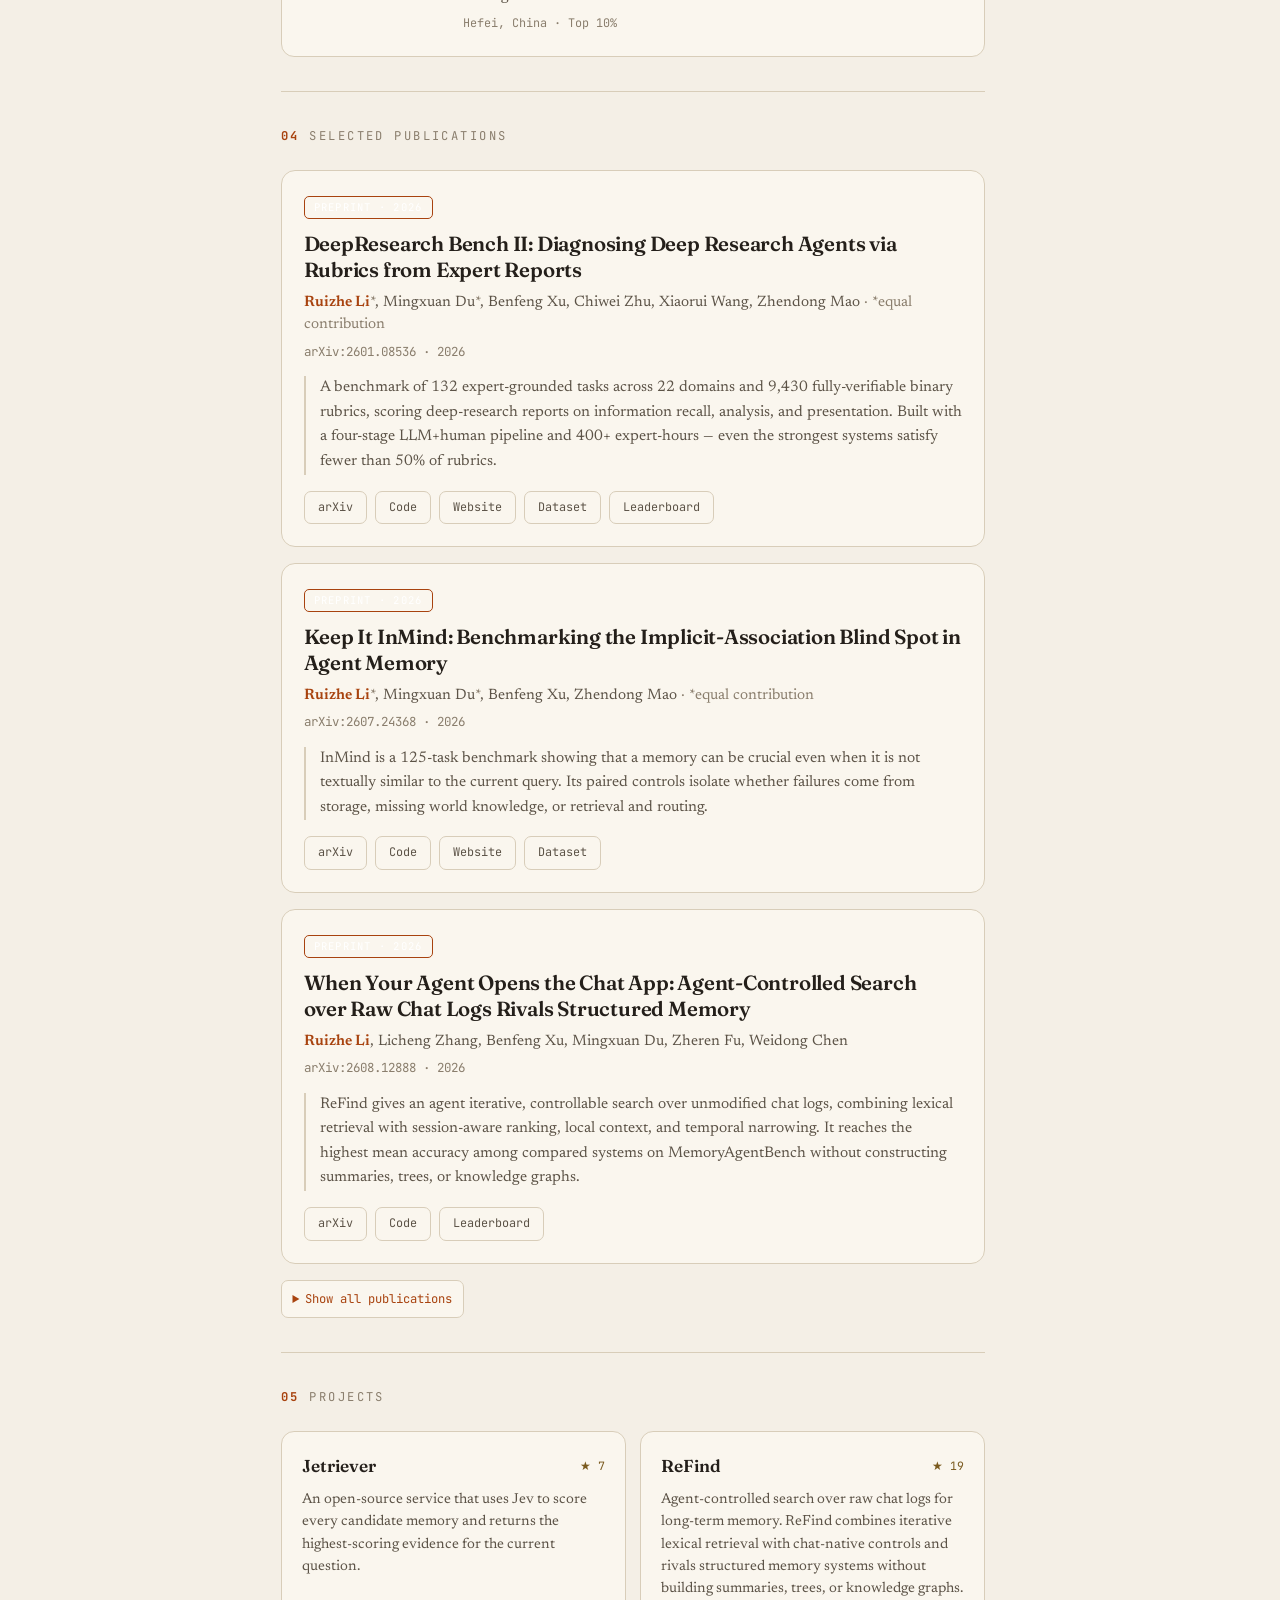
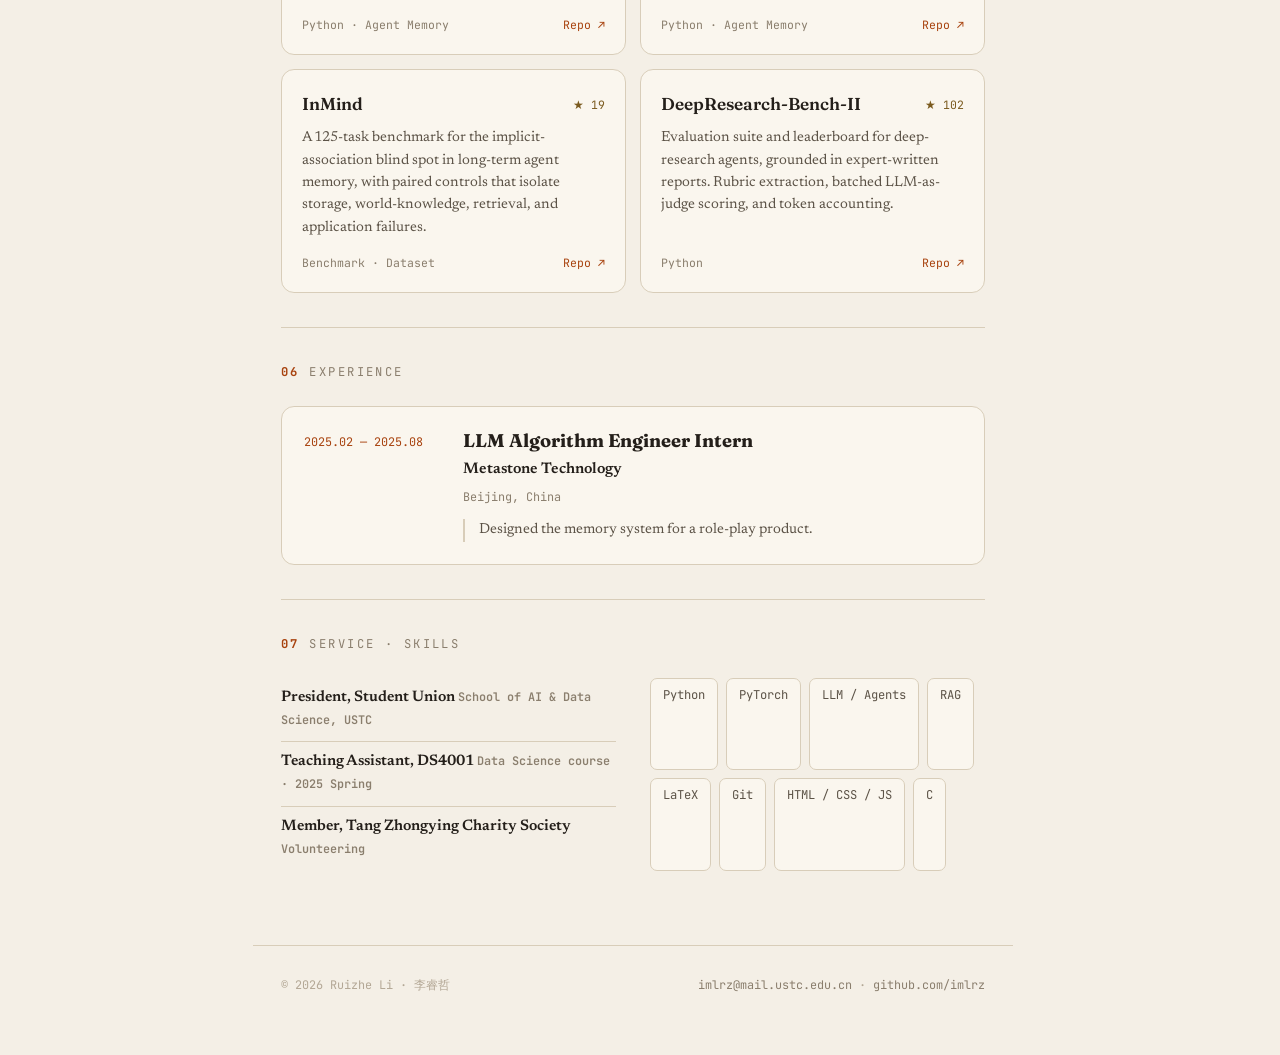
==== commit 04ce7854: "Feature selected news and publications on the homepage" ====
--- a/index.html
+++ b/index.html
@@ -327,17 +327,21 @@
 .news a{color:var(--ink); border-bottom:1px solid var(--rule)}
 .news a:hover{color:var(--accent); border-color:var(--accent)}
 
-/* INDUSTRY IMPACT */
-#industry-impact{scroll-margin-top:64px}
-.impact-list{list-style:none}
-.impact-list li{
-  display:grid; grid-template-columns:144px minmax(0,1fr); gap:20px;
-  padding:15px 0; border-top:1px solid var(--rule);
-}
-.impact-name{font-family:var(--font-display); font-size:1.1rem; font-weight:600; color:var(--ink); line-height:1.4}
-.impact-detail{font-size:.96rem; line-height:1.55; color:var(--ink-2)}
-.impact-sources{display:flex; flex-wrap:wrap; gap:4px 14px; margin-top:7px; font-family:var(--font-mono); font-size:.74rem}
-.impact-sources a{color:var(--accent); text-decoration:underline; text-underline-offset:3px}
+.news-brand{display:flex; align-items:center; align-self:flex-start; gap:9px; flex:0 0 152px; color:var(--ink); font-weight:600; white-space:nowrap}
+.news-logo{display:block; flex:none; width:24px; height:24px; padding:2px; object-fit:contain; background:#fff; border-radius:5px}
+.news .news-source{color:var(--accent); font-family:var(--font-mono); font-size:.74rem}
+
+/* DISCLOSURES */
+.section-more{margin-top:12px}
+.section-more summary{
+  width:fit-content; cursor:pointer; padding:8px 11px;
+  border:1px solid var(--rule); border-radius:7px; background:var(--surface); color:var(--accent);
+  font-family:var(--font-mono); font-size:.76rem;
+}
+.section-more summary:hover{border-color:var(--accent)}
+.section-more[open] summary{margin-bottom:16px}
+.section-more .when-open,.section-more[open] .when-closed{display:none}
+.section-more[open] .when-open{display:inline}
 
 /* PUBLICATIONS */
 .pub{
@@ -551,7 +555,7 @@
   .ctrl{height:36px;padding:0 11px;font-size:.7rem}
   .news li{flex-direction:column;gap:3px}
   .news .date{width:auto}
-  .impact-list li{grid-template-columns:1fr; gap:5px}
+  .news-brand{flex-basis:auto}
   [data-theme="starry"] .masthead{min-height:80vh}
 }
 @media(prefers-reduced-motion:reduce){
@@ -668,7 +672,6 @@
           <svg viewBox="0 0 24 24"><circle cx="12" cy="12" r="9"/><path d="M3 12h18M12 3a14 14 0 0 1 0 18 14 14 0 0 1 0-18"/></svg>Lab</a>
         <a class="link" href="/talk/" data-i18n="navTalks">Talks</a>
         <a class="link" href="/group-meeting/" data-i18n="navMeetings">Group meetings</a>
-        <a class="link" href="#industry-impact" data-i18n="industryT">Industry Impact</a>
       </div>
     </div>
     <figure class="portrait">
@@ -691,71 +694,52 @@
 
     <!-- NEWS -->
     <section class="section reveal" id="news">
-      <div class="section-title"><span class="idx">02</span><span data-i18n="newsT">News</span></div>
+      <div class="section-title"><span class="idx">02</span><span data-i18n="newsT">Selected and Recent News</span></div>
       <ul class="news">
-        <li><span class="date">2026.11</span><span data-i18n="nEvoTalk">I gave an invited talk on InMind and the blind spots of long-term agent memory at EvoAgentX. <a href="/talk/261118/">Slides</a> · <a href="https://www.bilibili.com/video/BV1CjsB6GEuc/" target="_blank" rel="noopener">Recording</a></span></li>
-        <li><span class="date">2026.11</span><span data-i18n="nJetriever">We released <a href="https://arxiv.org/abs/2611.21478" target="_blank" rel="noopener">Jetriever</a>, which ranks agent memories by their usefulness to the current question. <a href="https://github.com/imlrz/Jetriever" target="_blank" rel="noopener">Code</a></span></li>
-        <li><span class="date">2026.10</span><span data-i18n="nDrbLeaderboard">DeepResearch Bench II now uses GPT-5.5 to score new submissions to its <a href="https://huggingface.co/spaces/muset-ai/DeepResearch-Bench-Leaderboard" target="_blank" rel="noopener">public leaderboard</a>.</span></li>
-        <li><span class="date">2026.08</span><span data-i18n="nAml">Our agent memory system <a href="https://github.com/imlrz/ReFind" target="_blank" rel="noopener">ReFind</a> placed second in the <a href="https://agentmemories.ai/results/cycle-1/#academic-textual" target="_blank" rel="noopener">Academic Textual track</a> of the 2026 Agent Memory Leaderboard.</span></li>
-        <li><span class="date">2026.08</span><span data-i18n="nRefind">Our paper <a href="https://arxiv.org/abs/2608.12888" target="_blank" rel="noopener">When Your Agent Opens the Chat App</a> introduces ReFind, agent-controlled search over raw chat logs without semantic index construction.</span></li>
-        <li><span class="date">2026.07</span><span data-i18n="nInmind">Our paper <a href="https://arxiv.org/abs/2607.24368" target="_blank" rel="noopener">Keep It InMind</a> introduces a benchmark for the implicit-association blind spot in agent memory.</span></li>
-        <li><span class="date">2026.01</span><span data-i18n="n1">Our benchmark <a href="https://arxiv.org/abs/2601.08536" target="_blank" rel="noopener">DeepResearch Bench II</a> is out on arXiv.</span></li>
-        <li><span class="date">2025.09</span><span data-i18n="n2">Started research on agent memory and long-horizon retrieval for LLM agents.</span></li>
-        <li><span class="date">2025.08</span><span data-i18n="n3">Our paper <a href="https://arxiv.org/abs/2504.15784" target="_blank" rel="noopener">Automated Creativity Evaluation for LLMs</a> is accepted to Findings of EMNLP 2025.</span></li>
-      </ul>
-    </section>
-
-    <!-- INDUSTRY IMPACT -->
-    <section class="section reveal" id="industry-impact" aria-labelledby="impact-heading">
-      <h2 class="section-title" id="impact-heading"><span class="idx" aria-hidden="true">03</span><span data-i18n="industryT">Industry Impact</span></h2>
-      <ul class="impact-list">
         <li>
-          <h3 class="impact-name">Anthropic</h3>
-          <div class="impact-detail">
-            <p data-i18n="impactAnthropic">Used a 50-task subset of DeepResearch Bench II to measure how model choice and reasoning effort affect Claude’s report quality and cost per task.</p>
-            <div class="impact-sources"><a href="https://platform.claude.com/docs/en/about-claude/models/optimizing-for-cost-and-intelligence#tune-effort" target="_blank" rel="noopener" data-i18n="impactClaudeDocs">Claude Platform docs</a></div>
+          <div class="news-brand"><img class="news-logo" src="assets/news/anthropic.png" alt="" width="24" height="24">Anthropic</div>
+          <div>
+            <span data-i18n="nAnthropic">Used DeepResearch Bench II to evaluate Claude’s research performance and compare cost per task.</span>
+            <a class="news-source" href="https://platform.claude.com/docs/en/about-claude/models/optimizing-for-cost-and-intelligence#tune-effort" target="_blank" rel="noopener" data-i18n="nClaudeDocs">Claude Platform docs</a>
           </div>
         </li>
         <li>
-          <h3 class="impact-name">NVIDIA</h3>
-          <div class="impact-detail">
-            <p data-i18n="impactNvidia">Used DeepResearch Bench II to evaluate its AI-Q research agent and published a dedicated evaluation branch with instructions to reproduce the runs.</p>
-            <div class="impact-sources">
-              <a href="https://huggingface.co/blog/nvidia/how-nvidia-won-deepresearch-bench" target="_blank" rel="noopener" data-i18n="impactNvidiaReport">NVIDIA write-up</a>
-              <a href="https://github.com/NVIDIA-AI-Blueprints/deep-researcher-agent/blob/drb2/README.md#running-evaluation" target="_blank" rel="noopener" data-i18n="impactNvidiaCode">AI-Q evaluation branch</a>
-            </div>
+          <div class="news-brand"><img class="news-logo" src="assets/news/nvidia.png" alt="" width="24" height="24">NVIDIA</div>
+          <div>
+            <span data-i18n="nNvidia">Used DeepResearch Bench II to evaluate its AI-Q research agent and highlighted the results in its GTC 2026 announcement.</span>
+            <a class="news-source" href="https://nvidianews.nvidia.com/news/ai-agents" target="_blank" rel="noopener" data-i18n="nNvidiaNewsroom">NVIDIA Newsroom</a>
           </div>
         </li>
         <li>
-          <h3 class="impact-name">Nous Research</h3>
-          <div class="impact-detail">
-            <p data-i18n="impactNous">Hermes Agent incorporated two search controls inspired by ReFind. Its <code>session_search</code> tool can filter by time range and skip previously inspected sessions.</p>
-            <div class="impact-sources">
-              <a href="https://github.com/NousResearch/hermes-agent/issues/86021" target="_blank" rel="noopener" data-i18n="impactHermesProposal">Hermes feature proposal</a>
-              <a href="https://github.com/NousResearch/hermes-agent/pull/88101" target="_blank" rel="noopener" data-i18n="impactHermesMerge">Merged implementation</a>
-            </div>
-          </div>
-        </li>
-        <li>
-          <h3 class="impact-name" data-i18n="impactBaiduName">Baidu AI Cloud</h3>
-          <div class="impact-detail">
-            <p data-i18n="impactBaidu">Benchmarked DuMate-DeepResearch, its multi-agent research system built on Qianfan, on DeepResearch Bench II and reported results in its technical report.</p>
-            <div class="impact-sources"><a href="https://arxiv.org/abs/2606.07299" target="_blank" rel="noopener" data-i18n="impactBaiduReport">DuMate technical report</a></div>
-          </div>
-        </li>
-        <li>
-          <h3 class="impact-name">Dalpha</h3>
-          <div class="impact-detail">
-            <p data-i18n="impactDalpha">Evaluated Dalpha DeepResearch on DeepResearch Bench II and published its results following verification by the benchmark team.</p>
-            <div class="impact-sources"><a href="https://github.com/dalphakr/Dalpha-DeepResearch/blob/main/eval_results/deepresearch_bench_ii/official_results.md" target="_blank" rel="noopener" data-i18n="impactDalphaResults">Verified results</a></div>
+          <div class="news-brand"><img class="news-logo" src="assets/news/hermes-agent.png" alt="" width="24" height="24">Hermes Agent</div>
+          <div>
+            <span data-i18n="nHermes">Added two ReFind-inspired controls to session search, letting agents filter by time range and skip sessions they’ve already checked.</span>
+            <a class="news-source" href="https://github.com/NousResearch/hermes-agent/issues/86021" target="_blank" rel="noopener" data-i18n="nHermesIssue">GitHub issue</a>
           </div>
         </li>
       </ul>
+      <details class="section-more">
+        <summary>
+          <span class="when-closed" data-i18n="newsShowAll">Show all news</span>
+          <span class="when-open" data-i18n="newsShowLess">Show less news</span>
+        </summary>
+        <ul class="news">
+          <li><span class="date">2026.11</span><span data-i18n="nEvoTalk">I gave an invited talk on InMind and the blind spots of long-term agent memory at EvoAgentX. <a href="/talk/261118/">Slides</a> · <a href="https://www.bilibili.com/video/BV1CjsB6GEuc/" target="_blank" rel="noopener">Recording</a></span></li>
+          <li><span class="date">2026.11</span><span data-i18n="nJetriever">We released <a href="https://arxiv.org/abs/2611.21478" target="_blank" rel="noopener">Jetriever</a>, which ranks agent memories by their usefulness to the current question. <a href="https://github.com/imlrz/Jetriever" target="_blank" rel="noopener">Code</a></span></li>
+          <li><span class="date">2026.10</span><span data-i18n="nDrbLeaderboard">DeepResearch Bench II now uses GPT-5.5 to score new submissions to its <a href="https://huggingface.co/spaces/muset-ai/DeepResearch-Bench-Leaderboard" target="_blank" rel="noopener">public leaderboard</a>.</span></li>
+          <li><span class="date">2026.08</span><span data-i18n="nAml">Our agent memory system <a href="https://github.com/imlrz/ReFind" target="_blank" rel="noopener">ReFind</a> placed second in the <a href="https://agentmemories.ai/results/cycle-1/#academic-textual" target="_blank" rel="noopener">Academic Textual track</a> of the 2026 Agent Memory Leaderboard.</span></li>
+          <li><span class="date">2026.08</span><span data-i18n="nRefind">Our paper <a href="https://arxiv.org/abs/2608.12888" target="_blank" rel="noopener">When Your Agent Opens the Chat App</a> introduces ReFind, agent-controlled search over raw chat logs without semantic index construction.</span></li>
+          <li><span class="date">2026.07</span><span data-i18n="nInmind">Our paper <a href="https://arxiv.org/abs/2607.24368" target="_blank" rel="noopener">Keep It InMind</a> introduces a benchmark for the implicit-association blind spot in agent memory.</span></li>
+          <li><span class="date">2026.01</span><span data-i18n="n1">Our benchmark <a href="https://arxiv.org/abs/2601.08536" target="_blank" rel="noopener">DeepResearch Bench II</a> is out on arXiv.</span></li>
+          <li><span class="date">2025.09</span><span data-i18n="n2">Started research on agent memory and long-horizon retrieval for LLM agents.</span></li>
+          <li><span class="date">2025.08</span><span data-i18n="n3">Our paper <a href="https://arxiv.org/abs/2504.15784" target="_blank" rel="noopener">Automated Creativity Evaluation for LLMs</a> is accepted to Findings of EMNLP 2025.</span></li>
+        </ul>
+      </details>
     </section>
 
     <!-- EDUCATION -->
     <section class="section reveal" id="education">
-      <div class="section-title"><span class="idx">04</span><span data-i18n="eduT">Education</span></div>
+      <div class="section-title"><span class="idx">03</span><span data-i18n="eduT">Education</span></div>
       <div class="timeline-list">
         <article class="timeline-entry">
           <div class="timeline-period">2026.09 — Present</div>
@@ -779,28 +763,19 @@
 
     <!-- PUBLICATIONS -->
     <section class="section reveal" id="pub">
-      <div class="section-title"><span class="idx">05</span><span data-i18n="pubT">Publications</span></div>
+      <div class="section-title"><span class="idx">04</span><span data-i18n="pubT">Selected Publications</span></div>
       <article class="pub">
         <span class="pub-badge" data-i18n="pubBadge">Preprint · 2026</span>
-        <h3 class="pub-title" data-i18n="pJetrieverTitle">Jetriever: Shifting Agent Memory Retrieval from Similarity to Utility</h3>
-        <p class="pub-authors"><span class="me">Ruizhe Li</span>, Licheng Zhang, Mingxuan Du, Zhendong Mao</p>
-        <p class="pub-venue">arXiv:2611.21478 · 2026</p>
-        <p class="pub-tldr" data-i18n="pJetrieverTldr">Jetriever uses Jev to estimate how useful each stored memory is for answering the current question. It ranks the target exchange first on 84.8% of InMind’s 125 indirect queries and reaches 76.0% on InMind’s end-to-end Application task.</p>
+        <h3 class="pub-title" data-i18n="p1title">DeepResearch Bench II: Diagnosing Deep Research Agents via Rubrics from Expert Reports</h3>
+        <p class="pub-authors"><span class="me">Ruizhe Li</span><span class="eq">*</span>, Mingxuan Du<span class="eq">*</span>, Benfeng Xu, Chiwei Zhu, Xiaorui Wang, Zhendong Mao<span class="eq" data-i18n="eqNote"> · *equal contribution</span></p>
+        <p class="pub-venue">arXiv:2601.08536 · 2026</p>
+        <p class="pub-tldr" data-i18n="p1tldr">A benchmark of 132 expert-grounded tasks across 22 domains and 9,430 fully-verifiable binary rubrics, scoring deep-research reports on information recall, analysis, and presentation. Built with a four-stage LLM+human pipeline and 400+ expert-hours — even the strongest systems satisfy fewer than 50% of rubrics.</p>
         <div class="pub-links">
-          <a href="https://arxiv.org/abs/2611.21478" target="_blank" rel="noopener">arXiv</a>
-          <a href="https://github.com/imlrz/Jetriever" target="_blank" rel="noopener">Code</a>
-        </div>
-      </article>
-      <article class="pub">
-        <span class="pub-badge" data-i18n="pubBadge">Preprint · 2026</span>
-        <h3 class="pub-title" data-i18n="pRefindTitle">When Your Agent Opens the Chat App: Agent-Controlled Search over Raw Chat Logs Rivals Structured Memory</h3>
-        <p class="pub-authors"><span class="me">Ruizhe Li</span>, Licheng Zhang, Benfeng Xu, Mingxuan Du, Zheren Fu, Weidong Chen</p>
-        <p class="pub-venue">arXiv:2608.12888 · 2026</p>
-        <p class="pub-tldr" data-i18n="pRefindTldr">ReFind gives an agent iterative, controllable search over unmodified chat logs, combining lexical retrieval with session-aware ranking, local context, and temporal narrowing. It reaches the highest mean accuracy among compared systems on MemoryAgentBench without constructing summaries, trees, or knowledge graphs.</p>
-        <div class="pub-links">
-          <a href="https://arxiv.org/abs/2608.12888" target="_blank" rel="noopener">arXiv</a>
-          <a href="https://github.com/imlrz/ReFind" target="_blank" rel="noopener">Code</a>
-          <a href="https://agentmemories.ai/results/cycle-1/#academic-textual" target="_blank" rel="noopener" data-i18n="refindLeaderboard">Leaderboard</a>
+          <a href="https://arxiv.org/abs/2601.08536" target="_blank" rel="noopener">arXiv</a>
+          <a href="https://github.com/imlrz/DeepResearch-Bench-II" target="_blank" rel="noopener">Code</a>
+          <a href="https://agentresearchlab.com/benchmarks/deepresearch-bench-ii/index.html" target="_blank" rel="noopener">Website</a>
+          <a href="https://huggingface.co/datasets/muset-ai/DeepResearch-Bench-II-Dataset" target="_blank" rel="noopener">Dataset</a>
+          <a href="https://huggingface.co/spaces/muset-ai/DeepResearch-Bench-Leaderboard" target="_blank" rel="noopener" data-i18n="drbLeaderboard">Leaderboard</a>
         </div>
       </article>
       <article class="pub">
@@ -818,44 +793,59 @@
       </article>
       <article class="pub">
         <span class="pub-badge" data-i18n="pubBadge">Preprint · 2026</span>
-        <h3 class="pub-title" data-i18n="p1title">DeepResearch Bench II: Diagnosing Deep Research Agents via Rubrics from Expert Reports</h3>
-        <p class="pub-authors"><span class="me">Ruizhe Li</span><span class="eq">*</span>, Mingxuan Du<span class="eq">*</span>, Benfeng Xu, Chiwei Zhu, Xiaorui Wang, Zhendong Mao<span class="eq" data-i18n="eqNote"> · *equal contribution</span></p>
-        <p class="pub-venue">arXiv:2601.08536 · 2026</p>
-        <p class="pub-tldr" data-i18n="p1tldr">A benchmark of 132 expert-grounded tasks across 22 domains and 9,430 fully-verifiable binary rubrics, scoring deep-research reports on information recall, analysis, and presentation. Built with a four-stage LLM+human pipeline and 400+ expert-hours — even the strongest systems satisfy fewer than 50% of rubrics.</p>
+        <h3 class="pub-title" data-i18n="pRefindTitle">When Your Agent Opens the Chat App: Agent-Controlled Search over Raw Chat Logs Rivals Structured Memory</h3>
+        <p class="pub-authors"><span class="me">Ruizhe Li</span>, Licheng Zhang, Benfeng Xu, Mingxuan Du, Zheren Fu, Weidong Chen</p>
+        <p class="pub-venue">arXiv:2608.12888 · 2026</p>
+        <p class="pub-tldr" data-i18n="pRefindTldr">ReFind gives an agent iterative, controllable search over unmodified chat logs, combining lexical retrieval with session-aware ranking, local context, and temporal narrowing. It reaches the highest mean accuracy among compared systems on MemoryAgentBench without constructing summaries, trees, or knowledge graphs.</p>
         <div class="pub-links">
-          <a href="https://arxiv.org/abs/2601.08536" target="_blank" rel="noopener">arXiv</a>
-          <a href="https://github.com/imlrz/DeepResearch-Bench-II" target="_blank" rel="noopener">Code</a>
-          <a href="https://agentresearchlab.com/benchmarks/deepresearch-bench-ii/index.html" target="_blank" rel="noopener">Website</a>
-          <a href="https://huggingface.co/datasets/muset-ai/DeepResearch-Bench-II-Dataset" target="_blank" rel="noopener">Dataset</a>
-          <a href="https://huggingface.co/spaces/muset-ai/DeepResearch-Bench-Leaderboard" target="_blank" rel="noopener" data-i18n="drbLeaderboard">Leaderboard</a>
+          <a href="https://arxiv.org/abs/2608.12888" target="_blank" rel="noopener">arXiv</a>
+          <a href="https://github.com/imlrz/ReFind" target="_blank" rel="noopener">Code</a>
+          <a href="https://agentmemories.ai/results/cycle-1/#academic-textual" target="_blank" rel="noopener" data-i18n="refindLeaderboard">Leaderboard</a>
         </div>
       </article>
-      <article class="pub">
-        <span class="pub-badge">Findings of EMNLP 2025</span>
-        <h3 class="pub-title">Automated Creativity Evaluation for Large Language Models: A Reference-Based Approach</h3>
-        <p class="pub-authors"><span class="me">Ruizhe Li</span>, Chiwei Zhu, Benfeng Xu, Xiaorui Wang, Zhendong Mao</p>
-        <p class="pub-venue">Findings of EMNLP 2025 · arXiv:2504.15784</p>
-        <p class="pub-tldr" data-i18n="p2tldr">A reference-based method that scores the creativity of large-language-model outputs against human references, offering a more reliable and automatic alternative to costly human creativity ratings.</p>
-        <div class="pub-links">
-          <a href="https://arxiv.org/abs/2504.15784" target="_blank" rel="noopener">arXiv</a>
-        </div>
-      </article>
-      <article class="pub">
-        <span class="pub-badge">CIKM 2024</span>
-        <h3 class="pub-title">Reformulating Conversational Recommender Systems as Tri-Phase Offline Policy Learning</h3>
-        <p class="pub-authors">Gangyi Zhang, Chongming Gao, Hang Pan, Runzhe Teng, <span class="me">Ruizhe Li</span></p>
-        <p class="pub-venue">CIKM 2024 · arXiv:2408.06809</p>
-        <p class="pub-tldr" data-i18n="p3tldr">Recasts conversational recommendation as a three-phase offline policy-learning problem, decoupling interaction-policy learning from costly online exploration.</p>
-        <div class="pub-links">
-          <a href="https://arxiv.org/abs/2408.06809" target="_blank" rel="noopener">arXiv</a>
-          <a href="https://doi.org/10.1145/3627673.3679792" target="_blank" rel="noopener">DOI</a>
-        </div>
-      </article>
+      <details class="section-more">
+        <summary>
+          <span class="when-closed" data-i18n="pubShowAll">Show all publications</span>
+          <span class="when-open" data-i18n="pubShowLess">Show fewer publications</span>
+        </summary>
+        <article class="pub">
+          <span class="pub-badge" data-i18n="pubBadge">Preprint · 2026</span>
+          <h3 class="pub-title" data-i18n="pJetrieverTitle">Jetriever: Shifting Agent Memory Retrieval from Similarity to Utility</h3>
+          <p class="pub-authors"><span class="me">Ruizhe Li</span>, Licheng Zhang, Mingxuan Du, Zhendong Mao</p>
+          <p class="pub-venue">arXiv:2611.21478 · 2026</p>
+          <p class="pub-tldr" data-i18n="pJetrieverTldr">Jetriever uses Jev to estimate how useful each stored memory is for answering the current question. It ranks the target exchange first on 84.8% of InMind’s 125 indirect queries and reaches 76.0% on InMind’s end-to-end Application task.</p>
+          <div class="pub-links">
+            <a href="https://arxiv.org/abs/2611.21478" target="_blank" rel="noopener">arXiv</a>
+            <a href="https://github.com/imlrz/Jetriever" target="_blank" rel="noopener">Code</a>
+          </div>
+        </article>
+        <article class="pub">
+          <span class="pub-badge">Findings of EMNLP 2025</span>
+          <h3 class="pub-title">Automated Creativity Evaluation for Large Language Models: A Reference-Based Approach</h3>
+          <p class="pub-authors"><span class="me">Ruizhe Li</span>, Chiwei Zhu, Benfeng Xu, Xiaorui Wang, Zhendong Mao</p>
+          <p class="pub-venue">Findings of EMNLP 2025 · arXiv:2504.15784</p>
+          <p class="pub-tldr" data-i18n="p2tldr">A reference-based method that scores the creativity of large-language-model outputs against human references, offering a more reliable and automatic alternative to costly human creativity ratings.</p>
+          <div class="pub-links">
+            <a href="https://arxiv.org/abs/2504.15784" target="_blank" rel="noopener">arXiv</a>
+          </div>
+        </article>
+        <article class="pub">
+          <span class="pub-badge">CIKM 2024</span>
+          <h3 class="pub-title">Reformulating Conversational Recommender Systems as Tri-Phase Offline Policy Learning</h3>
+          <p class="pub-authors">Gangyi Zhang, Chongming Gao, Hang Pan, Runzhe Teng, <span class="me">Ruizhe Li</span></p>
+          <p class="pub-venue">CIKM 2024 · arXiv:2408.06809</p>
+          <p class="pub-tldr" data-i18n="p3tldr">Recasts conversational recommendation as a three-phase offline policy-learning problem, decoupling interaction-policy learning from costly online exploration.</p>
+          <div class="pub-links">
+            <a href="https://arxiv.org/abs/2408.06809" target="_blank" rel="noopener">arXiv</a>
+            <a href="https://doi.org/10.1145/3627673.3679792" target="_blank" rel="noopener">DOI</a>
+          </div>
+        </article>
+      </details>
     </section>
 
     <!-- PROJECTS -->
     <section class="section reveal" id="proj">
-      <div class="section-title"><span class="idx">06</span><span data-i18n="projT">Projects</span></div>
+      <div class="section-title"><span class="idx">05</span><span data-i18n="projT">Projects</span></div>
       <div class="proj-grid">
         <div class="proj">
           <div class="proj-head"><span class="proj-name">Jetriever</span><span class="proj-star">★ 7</span></div>
@@ -882,7 +872,7 @@
 
     <!-- EXPERIENCE -->
     <section class="section reveal" id="experience">
-      <div class="section-title"><span class="idx">07</span><span data-i18n="expT">Experience</span></div>
+      <div class="section-title"><span class="idx">06</span><span data-i18n="expT">Experience</span></div>
       <div class="timeline-list">
         <article class="timeline-entry">
           <div class="timeline-period">2025.02 — 2025.08</div>
@@ -898,7 +888,7 @@
 
     <!-- SERVICE + SKILLS -->
     <section class="section reveal" id="more">
-      <div class="section-title"><span class="idx">08</span><span data-i18n="moreT">Service · Skills</span></div>
+      <div class="section-title"><span class="idx">07</span><span data-i18n="moreT">Service · Skills</span></div>
       <div class="two-col">
         <ul class="minilist">
           <li><b data-i18n="sv1">President, Student Union <span>School of AI &amp; Data Science, USTC</span></b></li>
@@ -931,7 +921,14 @@
     aboutT:'关于',
     aboutBody:'我是李睿哲，<b>中国科学技术大学</b>硕士研究生。我研究智能体如何在长时程交互中检索和运用信息，也关注如何用<b>世界模型</b>预测环境在行动后会怎样变化。',
     i1:'LLM Agents', i2:'Agent Memory', i3:'Long-Context LLMs', i4:'世界模型',
-    newsT:'近况',
+    newsT:'精选与近期动态',
+    nAnthropic:'使用 DeepResearch Bench II 评估 Claude 的研究表现，并比较单任务成本。',
+    nClaudeDocs:'Claude 平台文档',
+    nNvidia:'使用 DeepResearch Bench II 评估 AI-Q 深度研究智能体，并在 GTC 2026 的官方新闻中公布结果。',
+    nNvidiaNewsroom:'NVIDIA 官方新闻',
+    nHermes:'在会话搜索中加入两项受 ReFind 启发的功能，可以按时间范围筛选，并跳过已经查看的会话。',
+    nHermesIssue:'GitHub 讨论',
+    newsShowAll:'展开全部动态', newsShowLess:'收起其他动态',
     nEvoTalk:'受 EvoAgentX 邀请，我分享了 InMind 和智能体长期记忆中的盲点。<a href="/talk/261118/">幻灯片</a> · <a href="https://www.bilibili.com/video/BV1CjsB6GEuc/" target="_blank" rel="noopener">录像</a>',
     nJetriever:'我们发布了 <a href="https://arxiv.org/abs/2611.21478" target="_blank" rel="noopener">Jetriever</a>，它根据每条记忆对当前问题的帮助程度进行排序。<a href="https://github.com/imlrz/Jetriever" target="_blank" rel="noopener">代码</a>',
     nDrbLeaderboard:'DeepResearch Bench II 的<a href="https://huggingface.co/spaces/muset-ai/DeepResearch-Bench-Leaderboard" target="_blank" rel="noopener">公开榜单</a>现已使用 GPT-5.5 评估新提交。',
@@ -941,21 +938,8 @@
     n1:'我们的基准 <a href="https://arxiv.org/abs/2601.08536" target="_blank" rel="noopener">DeepResearch Bench II</a> 已发布于 arXiv。',
     n2:'开始研究智能体记忆与大模型智能体的长时程检索。',
     n3:'我们的论文 <a href="https://arxiv.org/abs/2504.15784" target="_blank" rel="noopener">Automated Creativity Evaluation for LLMs</a> 被 Findings of EMNLP 2025 接收。',
-    industryT:'产业影响',
-    impactAnthropic:'使用 DeepResearch Bench II 的 50 道任务，比较 Claude 的模型选择和推理强度对报告质量与单任务成本的影响。',
-    impactClaudeDocs:'Claude 平台文档',
-    impactNvidia:'使用 DeepResearch Bench II 评估 AI-Q 深度研究智能体，并公开了专用评测分支和复现说明。',
-    impactNvidiaReport:'NVIDIA 技术博客',
-    impactNvidiaCode:'AI-Q 评测分支',
-    impactNous:'Hermes Agent 将 ReFind 启发的两项检索功能合入 <code>session_search</code>，可以按时间范围筛选，并排除已经查看的会话。',
-    impactHermesProposal:'Hermes 功能提案',
-    impactHermesMerge:'已合并的实现',
-    impactBaiduName:'百度智能云',
-    impactBaidu:'使用 DeepResearch Bench II 评估基于千帆平台构建的多智能体系统 DuMate-DeepResearch，并在技术报告中公布结果。',
-    impactBaiduReport:'DuMate 技术报告',
-    impactDalpha:'使用 DeepResearch Bench II 评估 Dalpha DeepResearch，并公布了经基准团队核验的结果。',
-    impactDalphaResults:'核验结果',
-    pubT:'论文',
+    pubT:'精选论文',
+    pubShowAll:'展开全部论文', pubShowLess:'收起其他论文',
     pubBadge:'预印本 · 2026',
     pJetrieverTitle:'Jetriever：从相似度到效用的智能体记忆检索',
     pJetrieverTldr:'Jetriever 用 Jev 估计每条已存记忆对回答当前问题的帮助程度。在 InMind 的 125 个间接问题上，Jetriever 将目标对话排在首位的比例为 84.8%，端到端应用得分为 76.0%。',
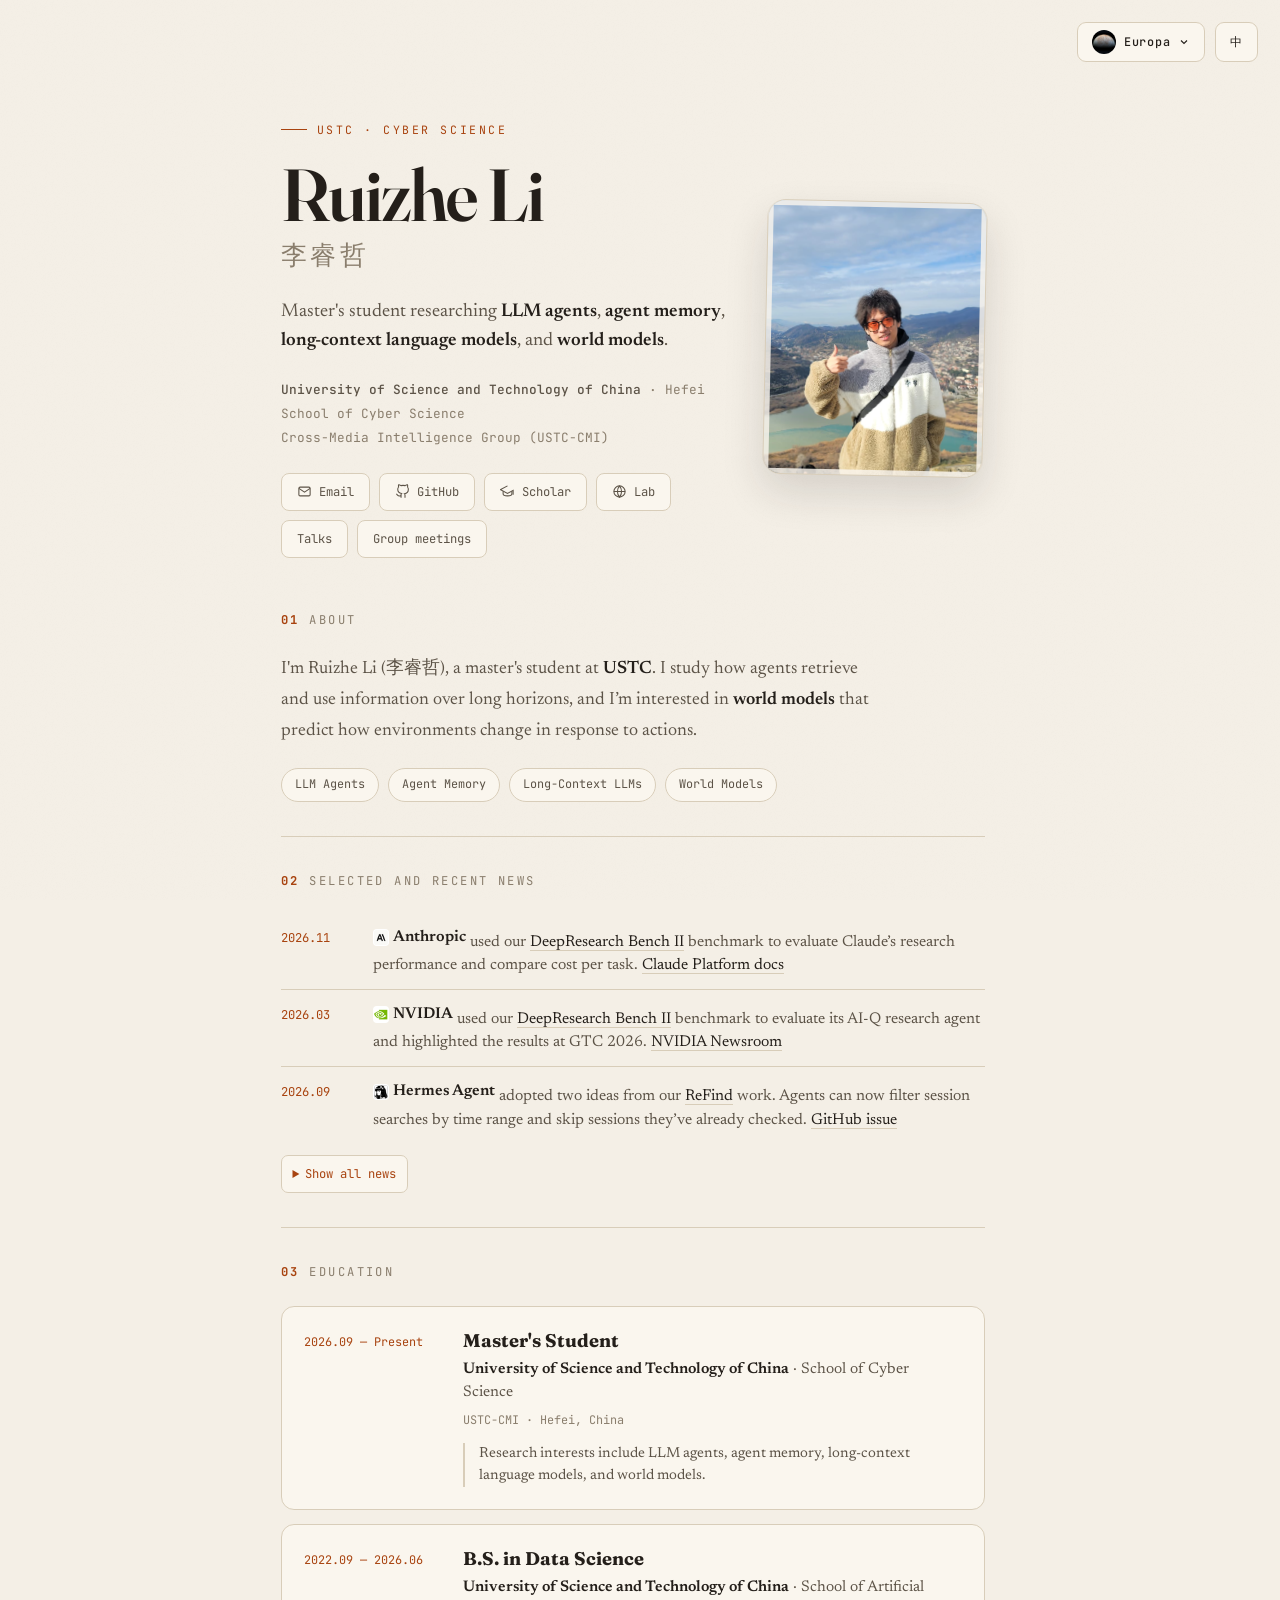
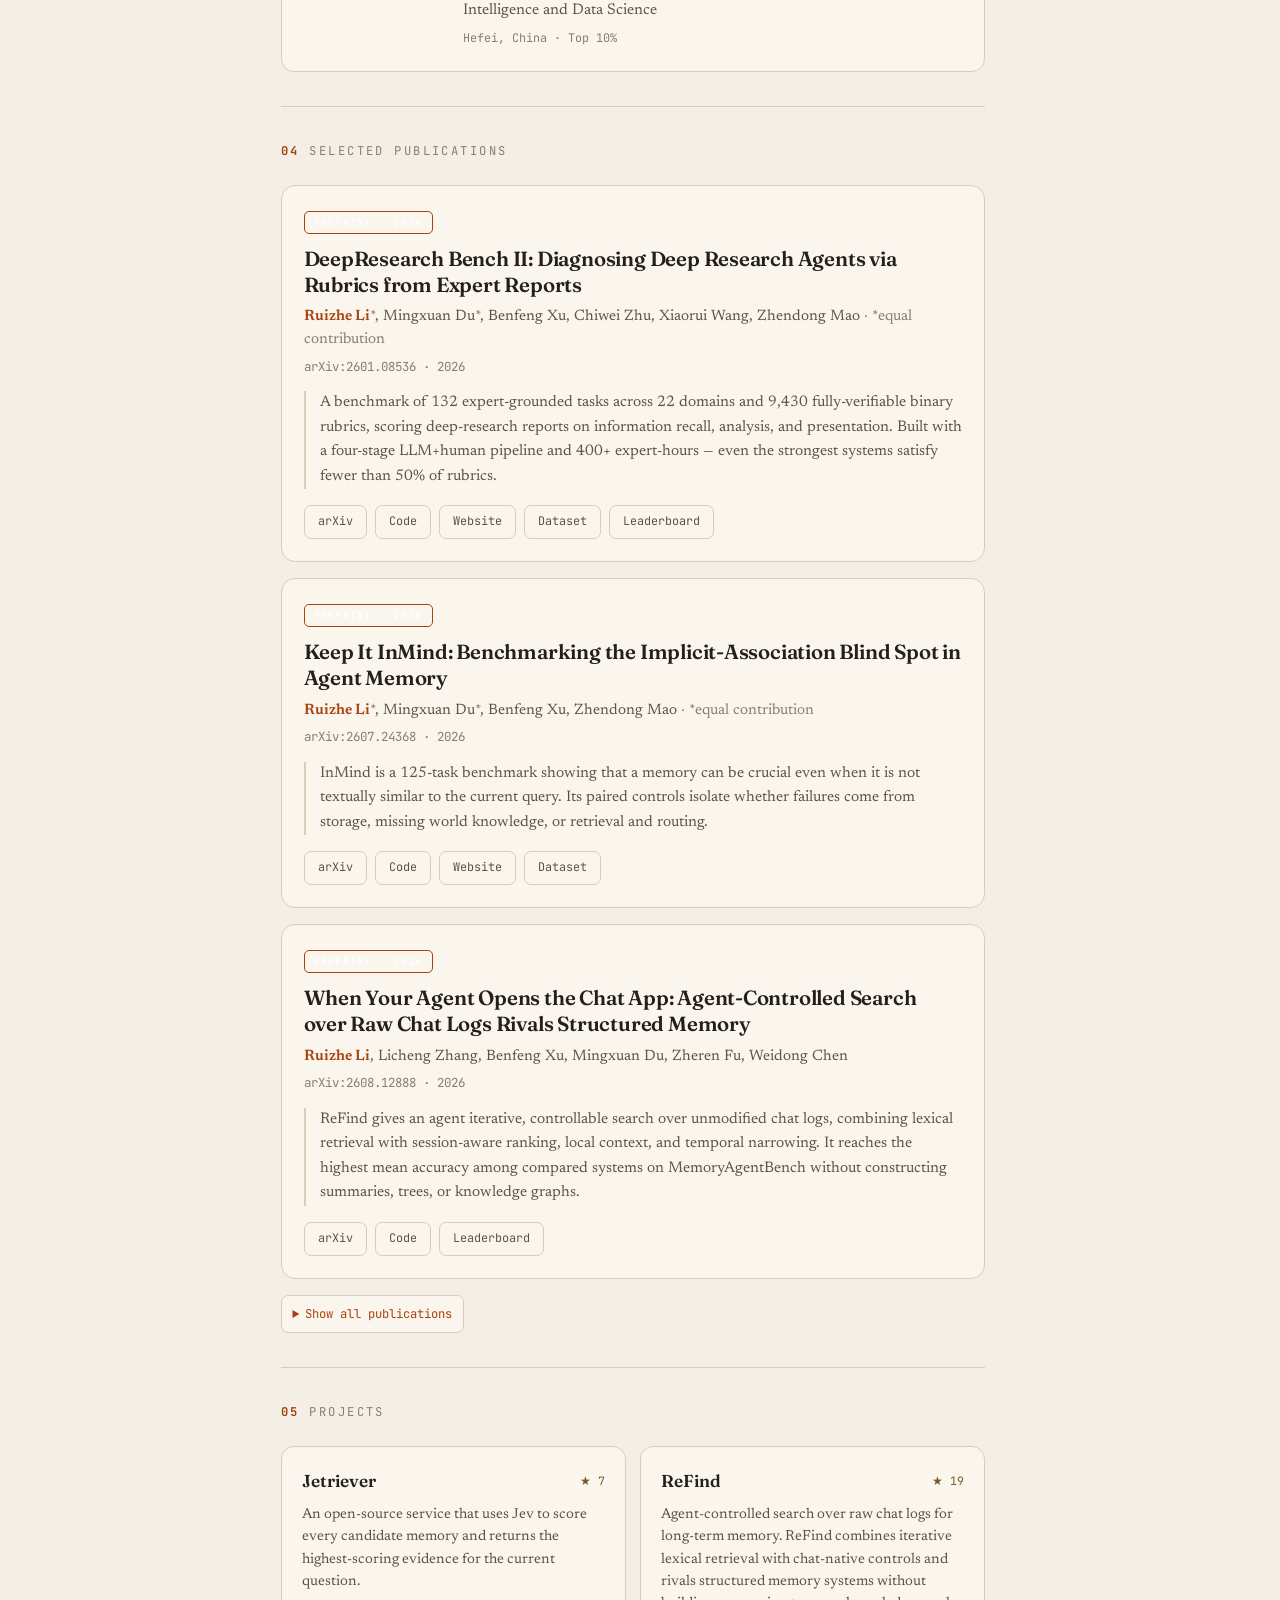
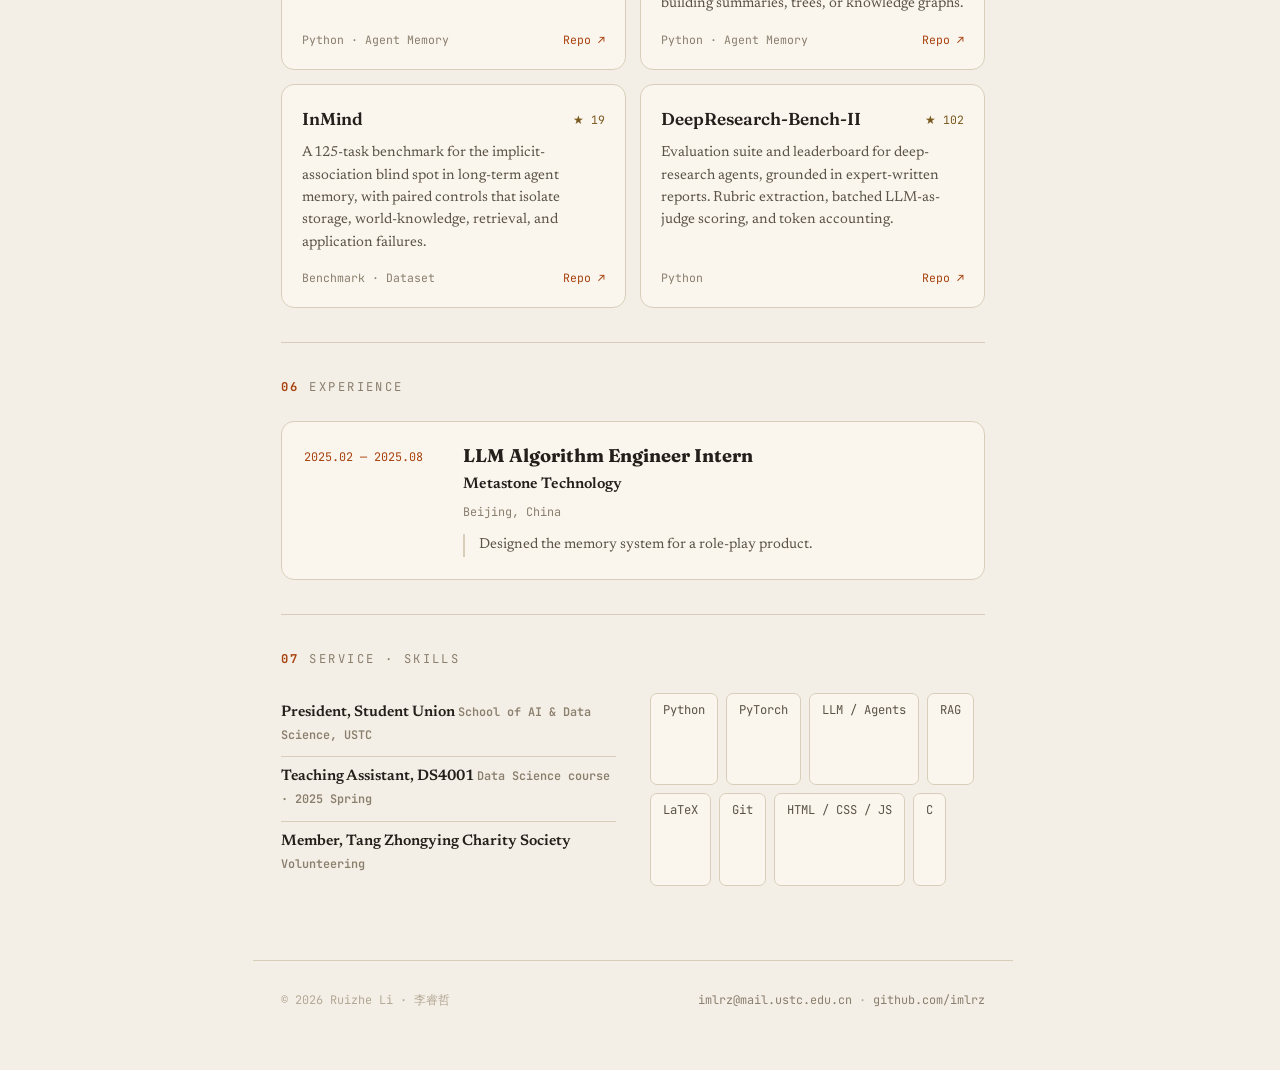
==== commit e3507dce: "Unify news rows and link research mentions to papers" ====
--- a/index.html
+++ b/index.html
@@ -327,9 +327,8 @@
 .news a{color:var(--ink); border-bottom:1px solid var(--rule)}
 .news a:hover{color:var(--accent); border-color:var(--accent)}
 
-.news-brand{display:flex; align-items:center; align-self:flex-start; gap:9px; flex:0 0 152px; color:var(--ink); font-weight:600; white-space:nowrap}
-.news-logo{display:block; flex:none; width:24px; height:24px; padding:2px; object-fit:contain; background:#fff; border-radius:5px}
-.news .news-source{color:var(--accent); font-family:var(--font-mono); font-size:.74rem}
+.news-brand{display:inline-flex; align-items:center; gap:.28em; color:var(--ink); font-weight:600; white-space:nowrap}
+.news-logo{width:1.05em; height:1.05em; padding:1px; object-fit:contain; background:#fff; border-radius:4px}
 
 /* DISCLOSURES */
 .section-more{margin-top:12px}
@@ -349,6 +348,7 @@
   border:1px solid var(--rule); border-radius:14px; background:var(--surface);
   transition:transform .3s var(--ease), border-color .3s, box-shadow .3s;
 }
+.pub[id]{scroll-margin-top:72px}
 .pub:hover{transform:translateY(-3px); border-color:var(--accent); box-shadow:0 14px 36px rgba(0,0,0,.08)}
 .pub-badge{
   display:inline-block; font-family:var(--font-mono); font-size:.66rem; letter-spacing:.12em;
@@ -555,7 +555,6 @@
   .ctrl{height:36px;padding:0 11px;font-size:.7rem}
   .news li{flex-direction:column;gap:3px}
   .news .date{width:auto}
-  .news-brand{flex-basis:auto}
   [data-theme="starry"] .masthead{min-height:80vh}
 }
 @media(prefers-reduced-motion:reduce){
@@ -697,25 +696,28 @@
       <div class="section-title"><span class="idx">02</span><span data-i18n="newsT">Selected and Recent News</span></div>
       <ul class="news">
         <li>
-          <div class="news-brand"><img class="news-logo" src="assets/news/anthropic.png" alt="" width="24" height="24">Anthropic</div>
-          <div>
-            <span data-i18n="nAnthropic">Used DeepResearch Bench II to evaluate Claude’s research performance and compare cost per task.</span>
-            <a class="news-source" href="https://platform.claude.com/docs/en/about-claude/models/optimizing-for-cost-and-intelligence#tune-effort" target="_blank" rel="noopener" data-i18n="nClaudeDocs">Claude Platform docs</a>
-          </div>
+          <span class="date">2026.11</span>
+          <span>
+            <span class="news-brand"><img class="news-logo" src="assets/news/anthropic.png" alt="" width="16" height="16">Anthropic</span>
+            <span data-i18n="nAnthropic">used our <a href="#pub-deepresearch-bench-ii">DeepResearch Bench II</a> benchmark to evaluate Claude’s research performance and compare cost per task.</span>
+            <a href="https://platform.claude.com/docs/en/about-claude/models/optimizing-for-cost-and-intelligence#tune-effort" target="_blank" rel="noopener" data-i18n="nClaudeDocs">Claude Platform docs</a>
+          </span>
         </li>
         <li>
-          <div class="news-brand"><img class="news-logo" src="assets/news/nvidia.png" alt="" width="24" height="24">NVIDIA</div>
-          <div>
-            <span data-i18n="nNvidia">Used DeepResearch Bench II to evaluate its AI-Q research agent and highlighted the results in its GTC 2026 announcement.</span>
-            <a class="news-source" href="https://nvidianews.nvidia.com/news/ai-agents" target="_blank" rel="noopener" data-i18n="nNvidiaNewsroom">NVIDIA Newsroom</a>
-          </div>
+          <span class="date">2026.03</span>
+          <span>
+            <span class="news-brand"><img class="news-logo" src="assets/news/nvidia.png" alt="" width="16" height="16">NVIDIA</span>
+            <span data-i18n="nNvidia">used our <a href="#pub-deepresearch-bench-ii">DeepResearch Bench II</a> benchmark to evaluate its AI-Q research agent and highlighted the results at GTC 2026.</span>
+            <a href="https://nvidianews.nvidia.com/news/ai-agents" target="_blank" rel="noopener" data-i18n="nNvidiaNewsroom">NVIDIA Newsroom</a>
+          </span>
         </li>
         <li>
-          <div class="news-brand"><img class="news-logo" src="assets/news/hermes-agent.png" alt="" width="24" height="24">Hermes Agent</div>
-          <div>
-            <span data-i18n="nHermes">Added two ReFind-inspired controls to session search, letting agents filter by time range and skip sessions they’ve already checked.</span>
-            <a class="news-source" href="https://github.com/NousResearch/hermes-agent/issues/86021" target="_blank" rel="noopener" data-i18n="nHermesIssue">GitHub issue</a>
-          </div>
+          <span class="date">2026.09</span>
+          <span>
+            <span class="news-brand"><img class="news-logo" src="assets/news/hermes-agent.png" alt="" width="16" height="16">Hermes Agent</span>
+            <span data-i18n="nHermes">adopted two ideas from our <a href="#pub-refind">ReFind</a> work. Agents can now filter session searches by time range and skip sessions they’ve already checked.</span>
+            <a href="https://github.com/NousResearch/hermes-agent/issues/86021" target="_blank" rel="noopener" data-i18n="nHermesIssue">GitHub issue</a>
+          </span>
         </li>
       </ul>
       <details class="section-more">
@@ -724,15 +726,15 @@
           <span class="when-open" data-i18n="newsShowLess">Show less news</span>
         </summary>
         <ul class="news">
-          <li><span class="date">2026.11</span><span data-i18n="nEvoTalk">I gave an invited talk on InMind and the blind spots of long-term agent memory at EvoAgentX. <a href="/talk/261118/">Slides</a> · <a href="https://www.bilibili.com/video/BV1CjsB6GEuc/" target="_blank" rel="noopener">Recording</a></span></li>
-          <li><span class="date">2026.11</span><span data-i18n="nJetriever">We released <a href="https://arxiv.org/abs/2611.21478" target="_blank" rel="noopener">Jetriever</a>, which ranks agent memories by their usefulness to the current question. <a href="https://github.com/imlrz/Jetriever" target="_blank" rel="noopener">Code</a></span></li>
-          <li><span class="date">2026.10</span><span data-i18n="nDrbLeaderboard">DeepResearch Bench II now uses GPT-5.5 to score new submissions to its <a href="https://huggingface.co/spaces/muset-ai/DeepResearch-Bench-Leaderboard" target="_blank" rel="noopener">public leaderboard</a>.</span></li>
-          <li><span class="date">2026.08</span><span data-i18n="nAml">Our agent memory system <a href="https://github.com/imlrz/ReFind" target="_blank" rel="noopener">ReFind</a> placed second in the <a href="https://agentmemories.ai/results/cycle-1/#academic-textual" target="_blank" rel="noopener">Academic Textual track</a> of the 2026 Agent Memory Leaderboard.</span></li>
-          <li><span class="date">2026.08</span><span data-i18n="nRefind">Our paper <a href="https://arxiv.org/abs/2608.12888" target="_blank" rel="noopener">When Your Agent Opens the Chat App</a> introduces ReFind, agent-controlled search over raw chat logs without semantic index construction.</span></li>
-          <li><span class="date">2026.07</span><span data-i18n="nInmind">Our paper <a href="https://arxiv.org/abs/2607.24368" target="_blank" rel="noopener">Keep It InMind</a> introduces a benchmark for the implicit-association blind spot in agent memory.</span></li>
-          <li><span class="date">2026.01</span><span data-i18n="n1">Our benchmark <a href="https://arxiv.org/abs/2601.08536" target="_blank" rel="noopener">DeepResearch Bench II</a> is out on arXiv.</span></li>
+          <li><span class="date">2026.11</span><span data-i18n="nEvoTalk">I gave an invited talk at EvoAgentX on our <a href="#pub-inmind">InMind</a> benchmark and the blind spots of long-term agent memory. <a href="/talk/261118/">Slides</a> · <a href="https://www.bilibili.com/video/BV1CjsB6GEuc/" target="_blank" rel="noopener">Recording</a></span></li>
+          <li><span class="date">2026.11</span><span data-i18n="nJetriever">We released our <a href="#pub-jetriever">Jetriever</a> system, which ranks agent memories by their usefulness to the current question. <a href="https://github.com/imlrz/Jetriever" target="_blank" rel="noopener">Code</a></span></li>
+          <li><span class="date">2026.10</span><span data-i18n="nDrbLeaderboard">Our <a href="#pub-deepresearch-bench-ii">DeepResearch Bench II</a> benchmark now uses GPT-5.5 to score new submissions to its <a href="https://huggingface.co/spaces/muset-ai/DeepResearch-Bench-Leaderboard" target="_blank" rel="noopener">public leaderboard</a>.</span></li>
+          <li><span class="date">2026.08</span><span data-i18n="nAml">Our <a href="#pub-refind">ReFind</a> memory system placed second in the <a href="https://agentmemories.ai/results/cycle-1/#academic-textual" target="_blank" rel="noopener">Academic Textual track</a> of the 2026 Agent Memory Leaderboard.</span></li>
+          <li><span class="date">2026.08</span><span data-i18n="nRefind">Our paper <a href="#pub-refind">When Your Agent Opens the Chat App</a> introduces ReFind, agent-controlled search over raw chat logs without semantic index construction.</span></li>
+          <li><span class="date">2026.07</span><span data-i18n="nInmind">Our paper <a href="#pub-inmind">Keep It InMind</a> introduces a benchmark for the implicit-association blind spot in agent memory.</span></li>
+          <li><span class="date">2026.01</span><span data-i18n="n1">Our <a href="#pub-deepresearch-bench-ii">DeepResearch Bench II</a> benchmark is out on arXiv.</span></li>
           <li><span class="date">2025.09</span><span data-i18n="n2">Started research on agent memory and long-horizon retrieval for LLM agents.</span></li>
-          <li><span class="date">2025.08</span><span data-i18n="n3">Our paper <a href="https://arxiv.org/abs/2504.15784" target="_blank" rel="noopener">Automated Creativity Evaluation for LLMs</a> is accepted to Findings of EMNLP 2025.</span></li>
+          <li><span class="date">2025.08</span><span data-i18n="n3">Our paper <a href="#pub-creativity-evaluation">Automated Creativity Evaluation for LLMs</a> was accepted to Findings of EMNLP 2025.</span></li>
         </ul>
       </details>
     </section>
@@ -764,7 +766,7 @@
     <!-- PUBLICATIONS -->
     <section class="section reveal" id="pub">
       <div class="section-title"><span class="idx">04</span><span data-i18n="pubT">Selected Publications</span></div>
-      <article class="pub">
+      <article class="pub" id="pub-deepresearch-bench-ii">
         <span class="pub-badge" data-i18n="pubBadge">Preprint · 2026</span>
         <h3 class="pub-title" data-i18n="p1title">DeepResearch Bench II: Diagnosing Deep Research Agents via Rubrics from Expert Reports</h3>
         <p class="pub-authors"><span class="me">Ruizhe Li</span><span class="eq">*</span>, Mingxuan Du<span class="eq">*</span>, Benfeng Xu, Chiwei Zhu, Xiaorui Wang, Zhendong Mao<span class="eq" data-i18n="eqNote"> · *equal contribution</span></p>
@@ -778,7 +780,7 @@
           <a href="https://huggingface.co/spaces/muset-ai/DeepResearch-Bench-Leaderboard" target="_blank" rel="noopener" data-i18n="drbLeaderboard">Leaderboard</a>
         </div>
       </article>
-      <article class="pub">
+      <article class="pub" id="pub-inmind">
         <span class="pub-badge" data-i18n="pubBadge">Preprint · 2026</span>
         <h3 class="pub-title" data-i18n="pInmindTitle">Keep It InMind: Benchmarking the Implicit-Association Blind Spot in Agent Memory</h3>
         <p class="pub-authors"><span class="me">Ruizhe Li</span><span class="eq">*</span>, Mingxuan Du<span class="eq">*</span>, Benfeng Xu, Zhendong Mao<span class="eq" data-i18n="eqNote"> · *equal contribution</span></p>
@@ -791,7 +793,7 @@
           <a href="https://github.com/imlrz/InMind/blob/main/benchmark/dataset/inmind.jsonl" target="_blank" rel="noopener">Dataset</a>
         </div>
       </article>
-      <article class="pub">
+      <article class="pub" id="pub-refind">
         <span class="pub-badge" data-i18n="pubBadge">Preprint · 2026</span>
         <h3 class="pub-title" data-i18n="pRefindTitle">When Your Agent Opens the Chat App: Agent-Controlled Search over Raw Chat Logs Rivals Structured Memory</h3>
         <p class="pub-authors"><span class="me">Ruizhe Li</span>, Licheng Zhang, Benfeng Xu, Mingxuan Du, Zheren Fu, Weidong Chen</p>
@@ -808,7 +810,7 @@
           <span class="when-closed" data-i18n="pubShowAll">Show all publications</span>
           <span class="when-open" data-i18n="pubShowLess">Show fewer publications</span>
         </summary>
-        <article class="pub">
+        <article class="pub" id="pub-jetriever">
           <span class="pub-badge" data-i18n="pubBadge">Preprint · 2026</span>
           <h3 class="pub-title" data-i18n="pJetrieverTitle">Jetriever: Shifting Agent Memory Retrieval from Similarity to Utility</h3>
           <p class="pub-authors"><span class="me">Ruizhe Li</span>, Licheng Zhang, Mingxuan Du, Zhendong Mao</p>
@@ -819,7 +821,7 @@
             <a href="https://github.com/imlrz/Jetriever" target="_blank" rel="noopener">Code</a>
           </div>
         </article>
-        <article class="pub">
+        <article class="pub" id="pub-creativity-evaluation">
           <span class="pub-badge">Findings of EMNLP 2025</span>
           <h3 class="pub-title">Automated Creativity Evaluation for Large Language Models: A Reference-Based Approach</h3>
           <p class="pub-authors"><span class="me">Ruizhe Li</span>, Chiwei Zhu, Benfeng Xu, Xiaorui Wang, Zhendong Mao</p>
@@ -922,22 +924,22 @@
     aboutBody:'我是李睿哲，<b>中国科学技术大学</b>硕士研究生。我研究智能体如何在长时程交互中检索和运用信息，也关注如何用<b>世界模型</b>预测环境在行动后会怎样变化。',
     i1:'LLM Agents', i2:'Agent Memory', i3:'Long-Context LLMs', i4:'世界模型',
     newsT:'精选与近期动态',
-    nAnthropic:'使用 DeepResearch Bench II 评估 Claude 的研究表现，并比较单任务成本。',
+    nAnthropic:'使用我们的 <a href="#pub-deepresearch-bench-ii">DeepResearch Bench II</a> 评估 Claude 的研究表现，并比较单任务成本。',
     nClaudeDocs:'Claude 平台文档',
-    nNvidia:'使用 DeepResearch Bench II 评估 AI-Q 深度研究智能体，并在 GTC 2026 的官方新闻中公布结果。',
+    nNvidia:'使用我们的 <a href="#pub-deepresearch-bench-ii">DeepResearch Bench II</a> 评估 AI-Q 深度研究智能体，并在 GTC 2026 上介绍了评测结果。',
     nNvidiaNewsroom:'NVIDIA 官方新闻',
-    nHermes:'在会话搜索中加入两项受 ReFind 启发的功能，可以按时间范围筛选，并跳过已经查看的会话。',
+    nHermes:'从我们的 <a href="#pub-refind">ReFind</a> 工作中引入两项会话搜索功能，支持按时间范围筛选，并跳过已经查看的会话。',
     nHermesIssue:'GitHub 讨论',
     newsShowAll:'展开全部动态', newsShowLess:'收起其他动态',
-    nEvoTalk:'受 EvoAgentX 邀请，我分享了 InMind 和智能体长期记忆中的盲点。<a href="/talk/261118/">幻灯片</a> · <a href="https://www.bilibili.com/video/BV1CjsB6GEuc/" target="_blank" rel="noopener">录像</a>',
-    nJetriever:'我们发布了 <a href="https://arxiv.org/abs/2611.21478" target="_blank" rel="noopener">Jetriever</a>，它根据每条记忆对当前问题的帮助程度进行排序。<a href="https://github.com/imlrz/Jetriever" target="_blank" rel="noopener">代码</a>',
-    nDrbLeaderboard:'DeepResearch Bench II 的<a href="https://huggingface.co/spaces/muset-ai/DeepResearch-Bench-Leaderboard" target="_blank" rel="noopener">公开榜单</a>现已使用 GPT-5.5 评估新提交。',
-    nAml:'我们的智能体记忆系统 <a href="https://github.com/imlrz/ReFind" target="_blank" rel="noopener">ReFind</a> 在 2026 Agent Memory Leaderboard 的<a href="https://agentmemories.ai/results/cycle-1/#academic-textual" target="_blank" rel="noopener">学术文本记忆赛道</a>获得第二名。',
-    nRefind:'我们的论文 <a href="https://arxiv.org/abs/2608.12888" target="_blank" rel="noopener">When Your Agent Opens the Chat App</a> 提出 ReFind：无需构建语义索引，由智能体直接在原始聊天记录上进行可控检索。',
-    nInmind:'我们的论文 <a href="https://arxiv.org/abs/2607.24368" target="_blank" rel="noopener">Keep It InMind</a> 提出了用于评测智能体记忆“隐式关联盲区”的基准。',
-    n1:'我们的基准 <a href="https://arxiv.org/abs/2601.08536" target="_blank" rel="noopener">DeepResearch Bench II</a> 已发布于 arXiv。',
+    nEvoTalk:'受 EvoAgentX 邀请，我分享了我们的 <a href="#pub-inmind">InMind</a> 基准和智能体长期记忆中的盲点。<a href="/talk/261118/">幻灯片</a> · <a href="https://www.bilibili.com/video/BV1CjsB6GEuc/" target="_blank" rel="noopener">录像</a>',
+    nJetriever:'我们的 <a href="#pub-jetriever">Jetriever</a> 已发布。它根据每条记忆对当前问题的帮助程度进行排序。<a href="https://github.com/imlrz/Jetriever" target="_blank" rel="noopener">代码</a>',
+    nDrbLeaderboard:'我们的 <a href="#pub-deepresearch-bench-ii">DeepResearch Bench II</a> 的<a href="https://huggingface.co/spaces/muset-ai/DeepResearch-Bench-Leaderboard" target="_blank" rel="noopener">公开榜单</a>现已使用 GPT-5.5 评估新提交。',
+    nAml:'我们的 <a href="#pub-refind">ReFind</a> 记忆系统在 2026 Agent Memory Leaderboard 的<a href="https://agentmemories.ai/results/cycle-1/#academic-textual" target="_blank" rel="noopener">学术文本记忆赛道</a>获得第二名。',
+    nRefind:'我们的论文 <a href="#pub-refind">When Your Agent Opens the Chat App</a> 提出 ReFind，让智能体直接在原始聊天记录上进行可控检索，无需构建语义索引。',
+    nInmind:'我们的论文 <a href="#pub-inmind">Keep It InMind</a> 提出了用于评测智能体记忆隐式关联盲区的基准。',
+    n1:'我们的 <a href="#pub-deepresearch-bench-ii">DeepResearch Bench II</a> 基准已发布于 arXiv。',
     n2:'开始研究智能体记忆与大模型智能体的长时程检索。',
-    n3:'我们的论文 <a href="https://arxiv.org/abs/2504.15784" target="_blank" rel="noopener">Automated Creativity Evaluation for LLMs</a> 被 Findings of EMNLP 2025 接收。',
+    n3:'我们的论文 <a href="#pub-creativity-evaluation">Automated Creativity Evaluation for LLMs</a> 被 Findings of EMNLP 2025 接收。',
     pubT:'精选论文',
     pubShowAll:'展开全部论文', pubShowLess:'收起其他论文',
     pubBadge:'预印本 · 2026',
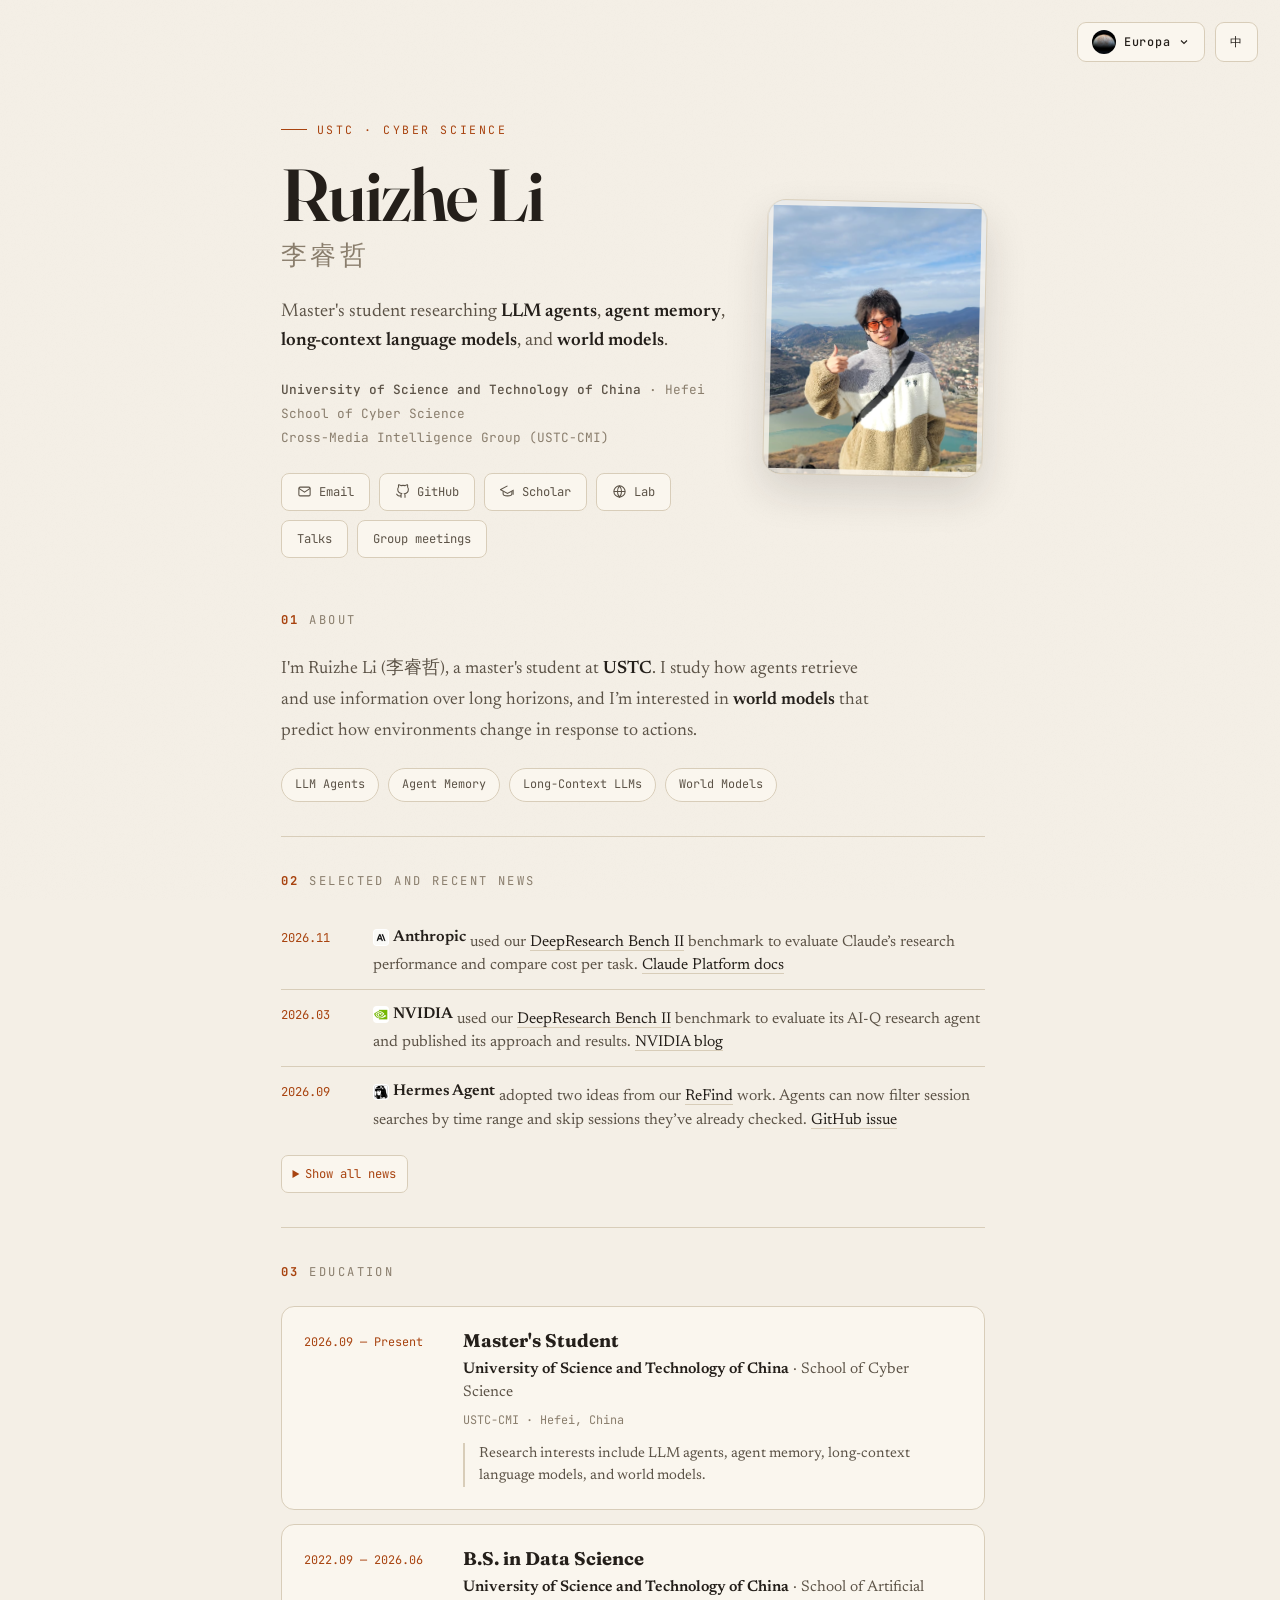
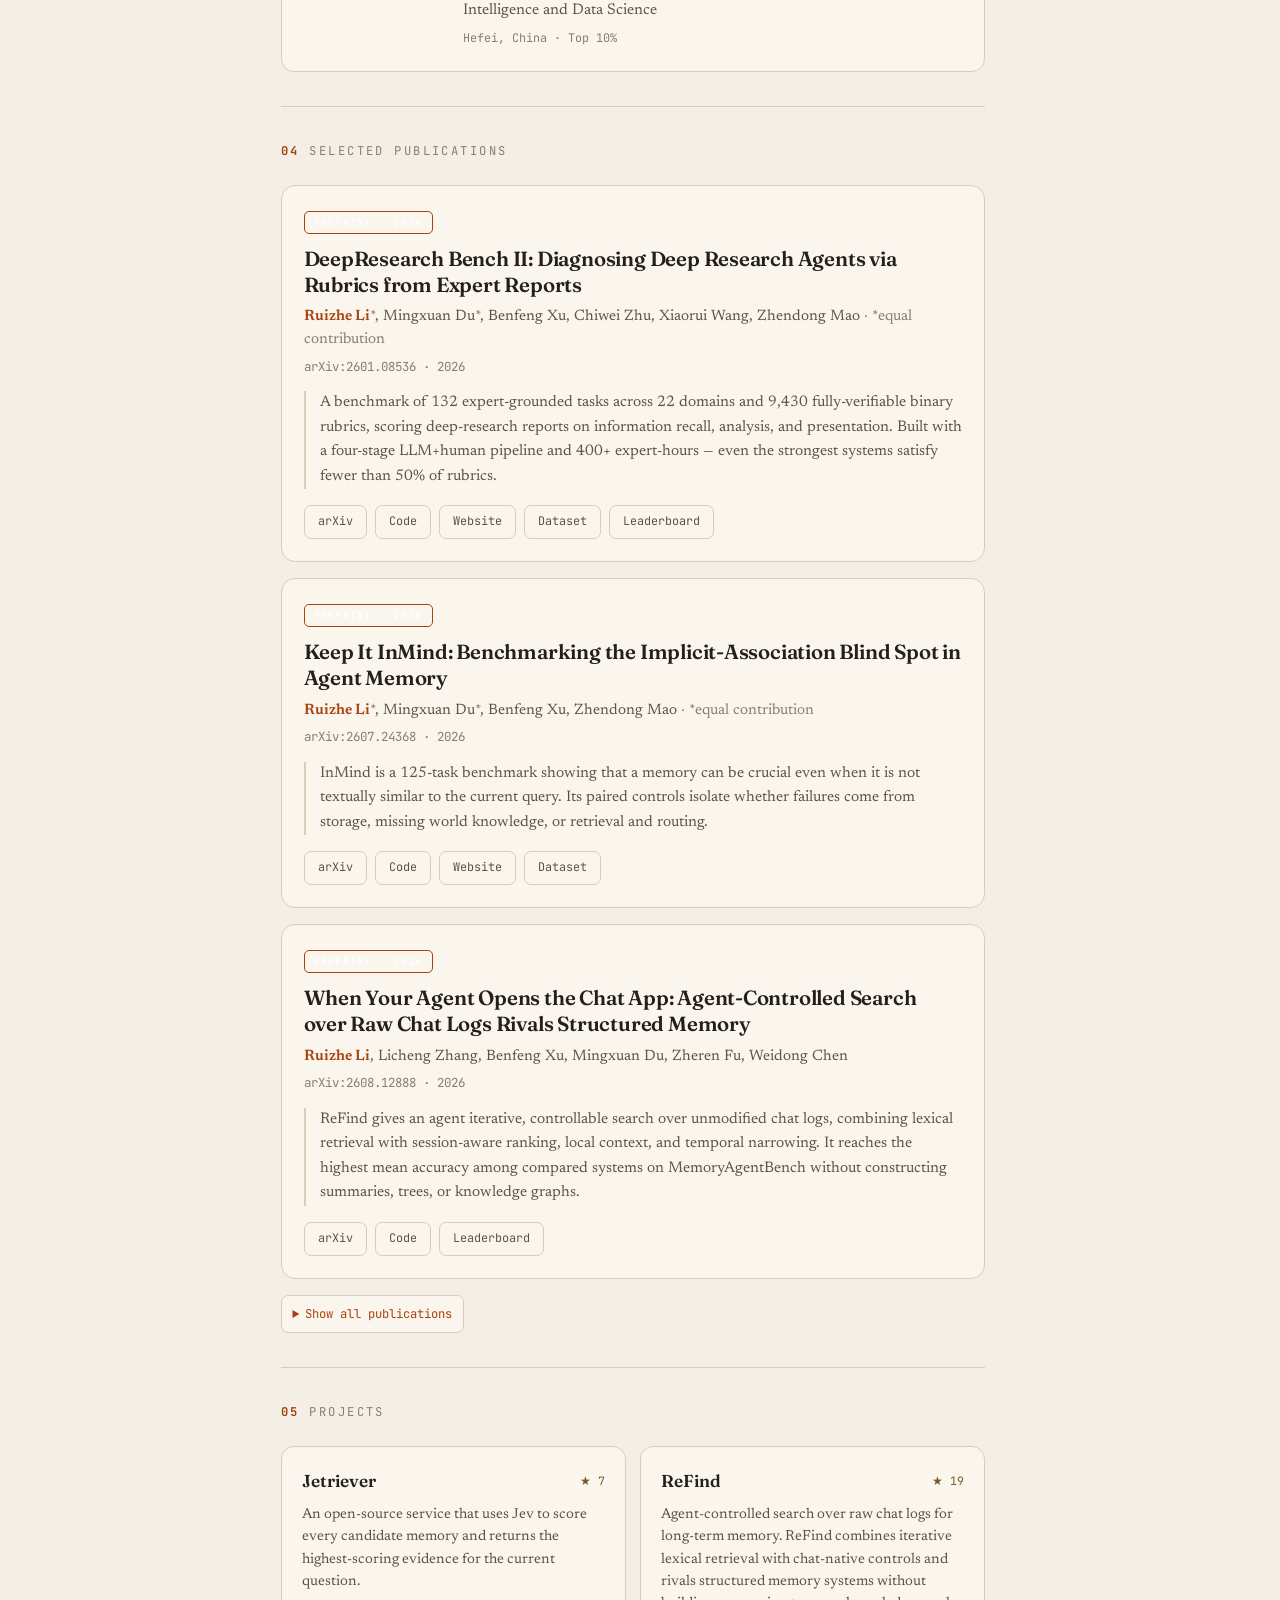
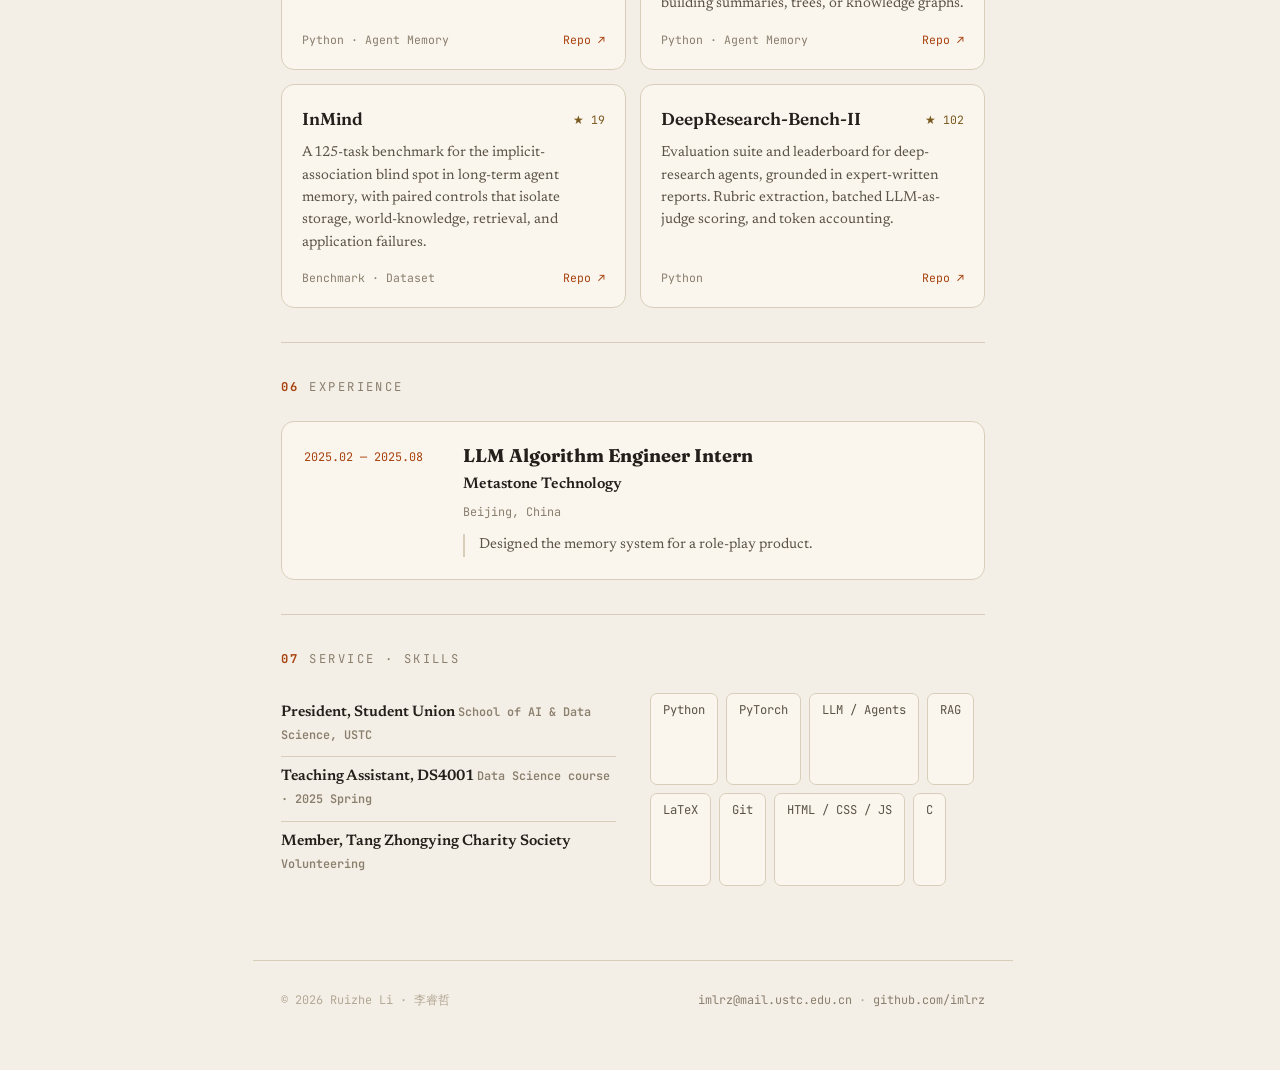
==== commit e683c687: "Link to NVIDIA's benchmark write-up" ====
--- a/index.html
+++ b/index.html
@@ -707,8 +707,8 @@
           <span class="date">2026.03</span>
           <span>
             <span class="news-brand"><img class="news-logo" src="assets/news/nvidia.png" alt="" width="16" height="16">NVIDIA</span>
-            <span data-i18n="nNvidia">used our <a href="#pub-deepresearch-bench-ii">DeepResearch Bench II</a> benchmark to evaluate its AI-Q research agent and highlighted the results at GTC 2026.</span>
-            <a href="https://nvidianews.nvidia.com/news/ai-agents" target="_blank" rel="noopener" data-i18n="nNvidiaNewsroom">NVIDIA Newsroom</a>
+            <span data-i18n="nNvidia">used our <a href="#pub-deepresearch-bench-ii">DeepResearch Bench II</a> benchmark to evaluate its AI-Q research agent and published its approach and results.</span>
+            <a href="https://huggingface.co/blog/nvidia/how-nvidia-won-deepresearch-bench" target="_blank" rel="noopener" data-i18n="nNvidiaBlog">NVIDIA blog</a>
           </span>
         </li>
         <li>
@@ -926,8 +926,8 @@
     newsT:'精选与近期动态',
     nAnthropic:'使用我们的 <a href="#pub-deepresearch-bench-ii">DeepResearch Bench II</a> 评估 Claude 的研究表现，并比较单任务成本。',
     nClaudeDocs:'Claude 平台文档',
-    nNvidia:'使用我们的 <a href="#pub-deepresearch-bench-ii">DeepResearch Bench II</a> 评估 AI-Q 深度研究智能体，并在 GTC 2026 上介绍了评测结果。',
-    nNvidiaNewsroom:'NVIDIA 官方新闻',
+    nNvidia:'使用我们的 <a href="#pub-deepresearch-bench-ii">DeepResearch Bench II</a> 评估 AI-Q 深度研究智能体，并公布了方法和评测结果。',
+    nNvidiaBlog:'NVIDIA 技术博客',
     nHermes:'从我们的 <a href="#pub-refind">ReFind</a> 工作中引入两项会话搜索功能，支持按时间范围筛选，并跳过已经查看的会话。',
     nHermesIssue:'GitHub 讨论',
     newsShowAll:'展开全部动态', newsShowLess:'收起其他动态',
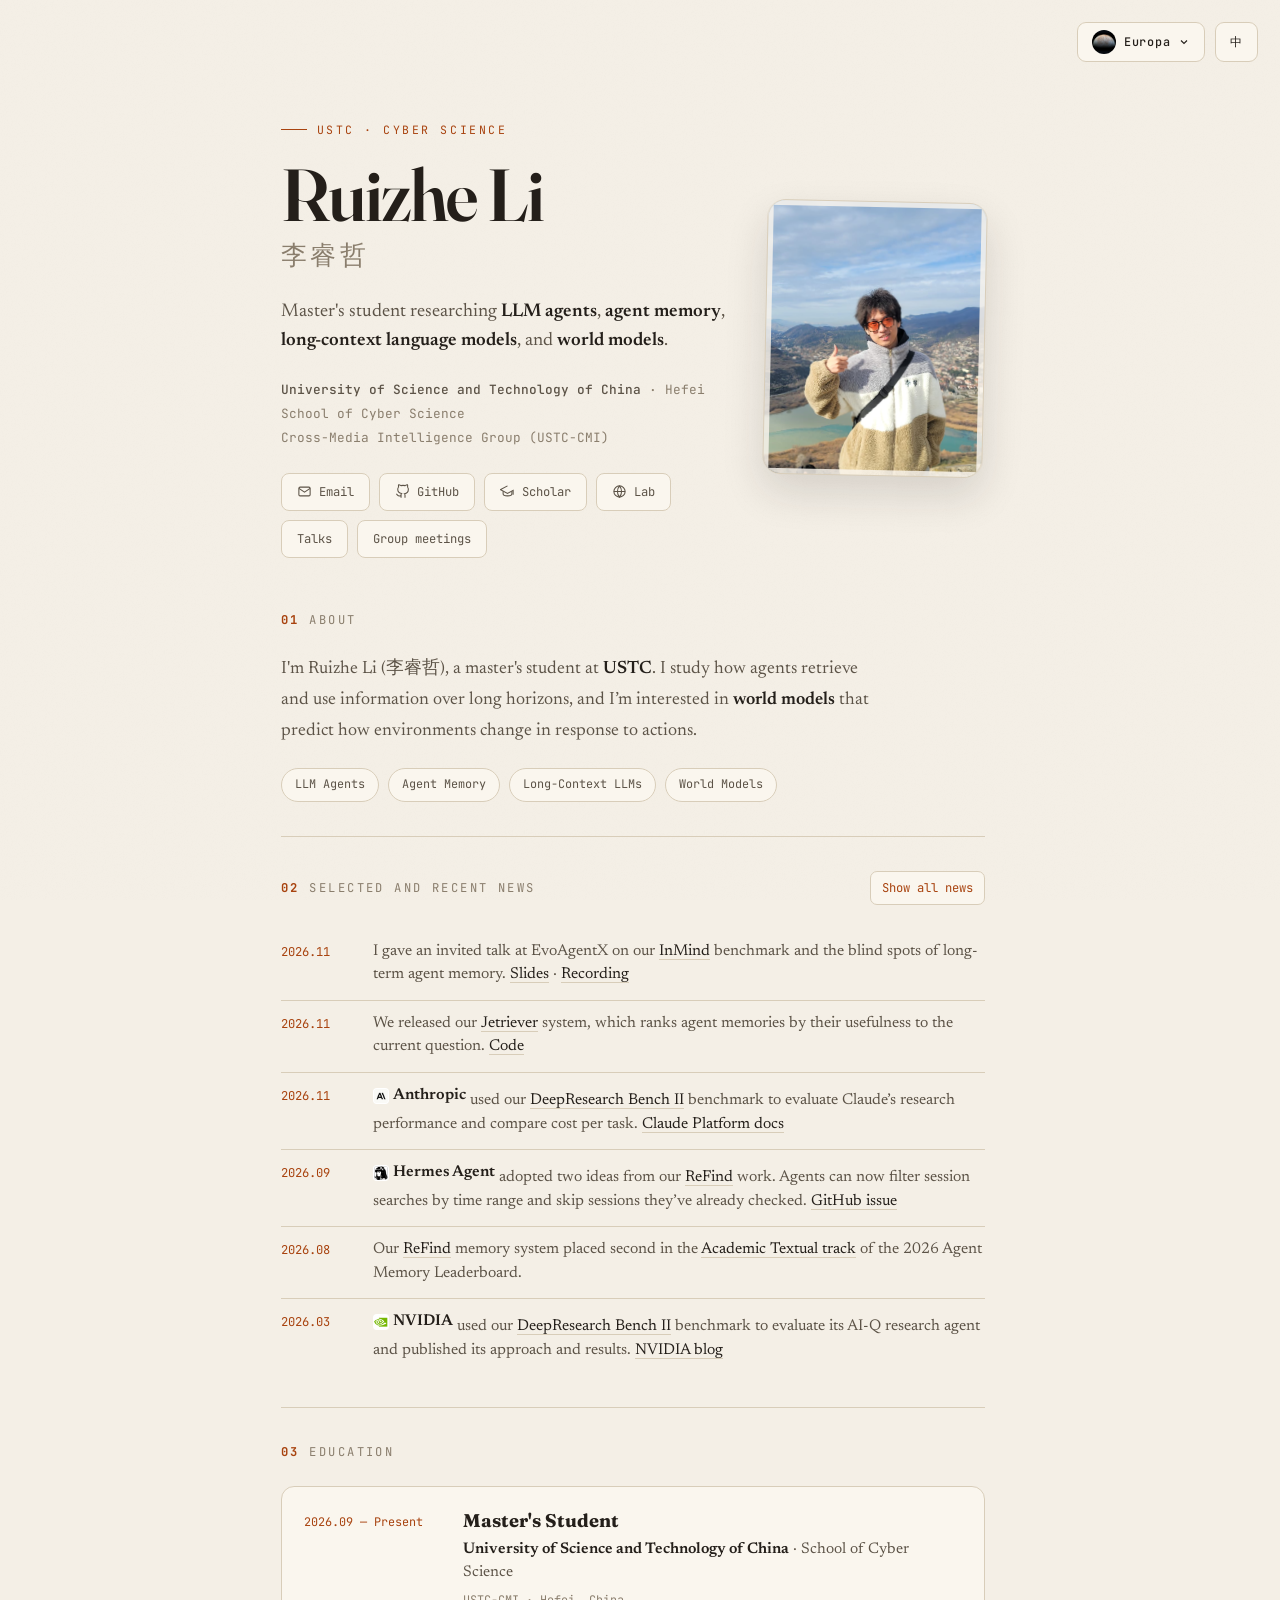
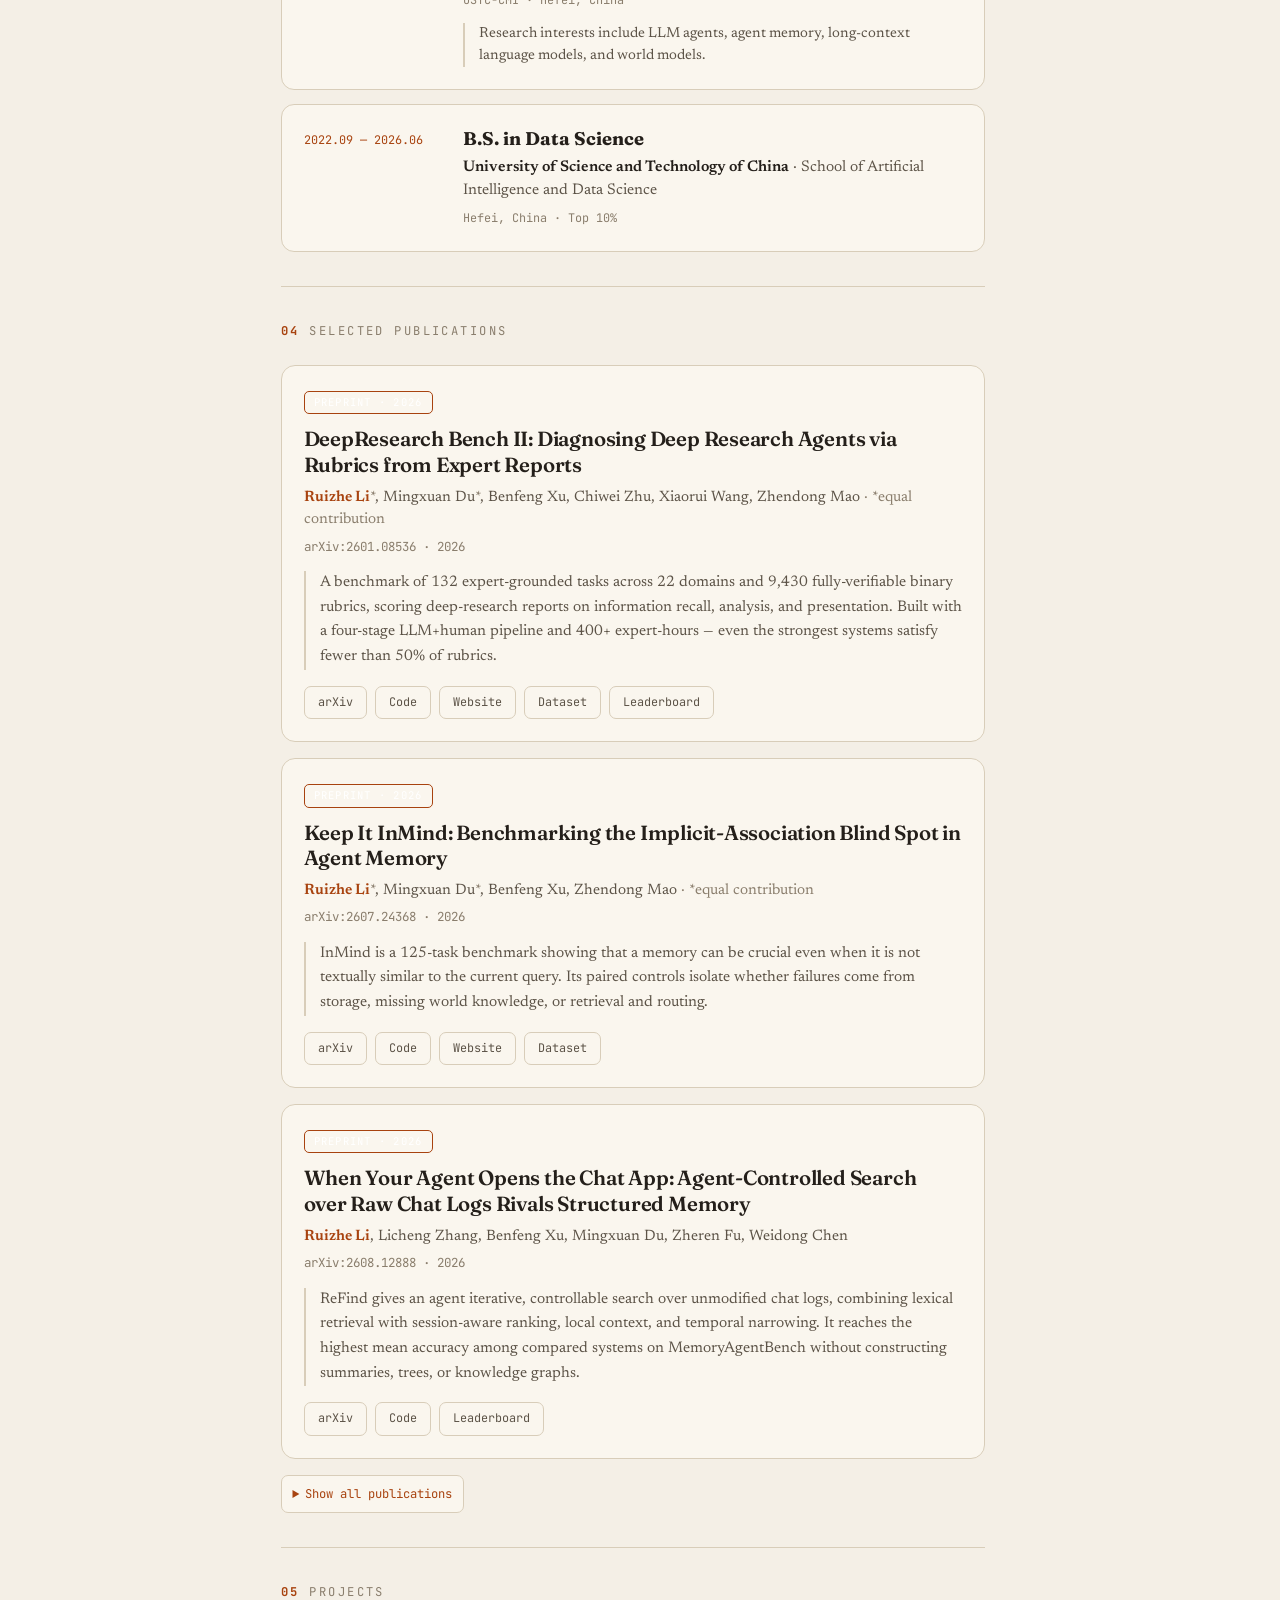
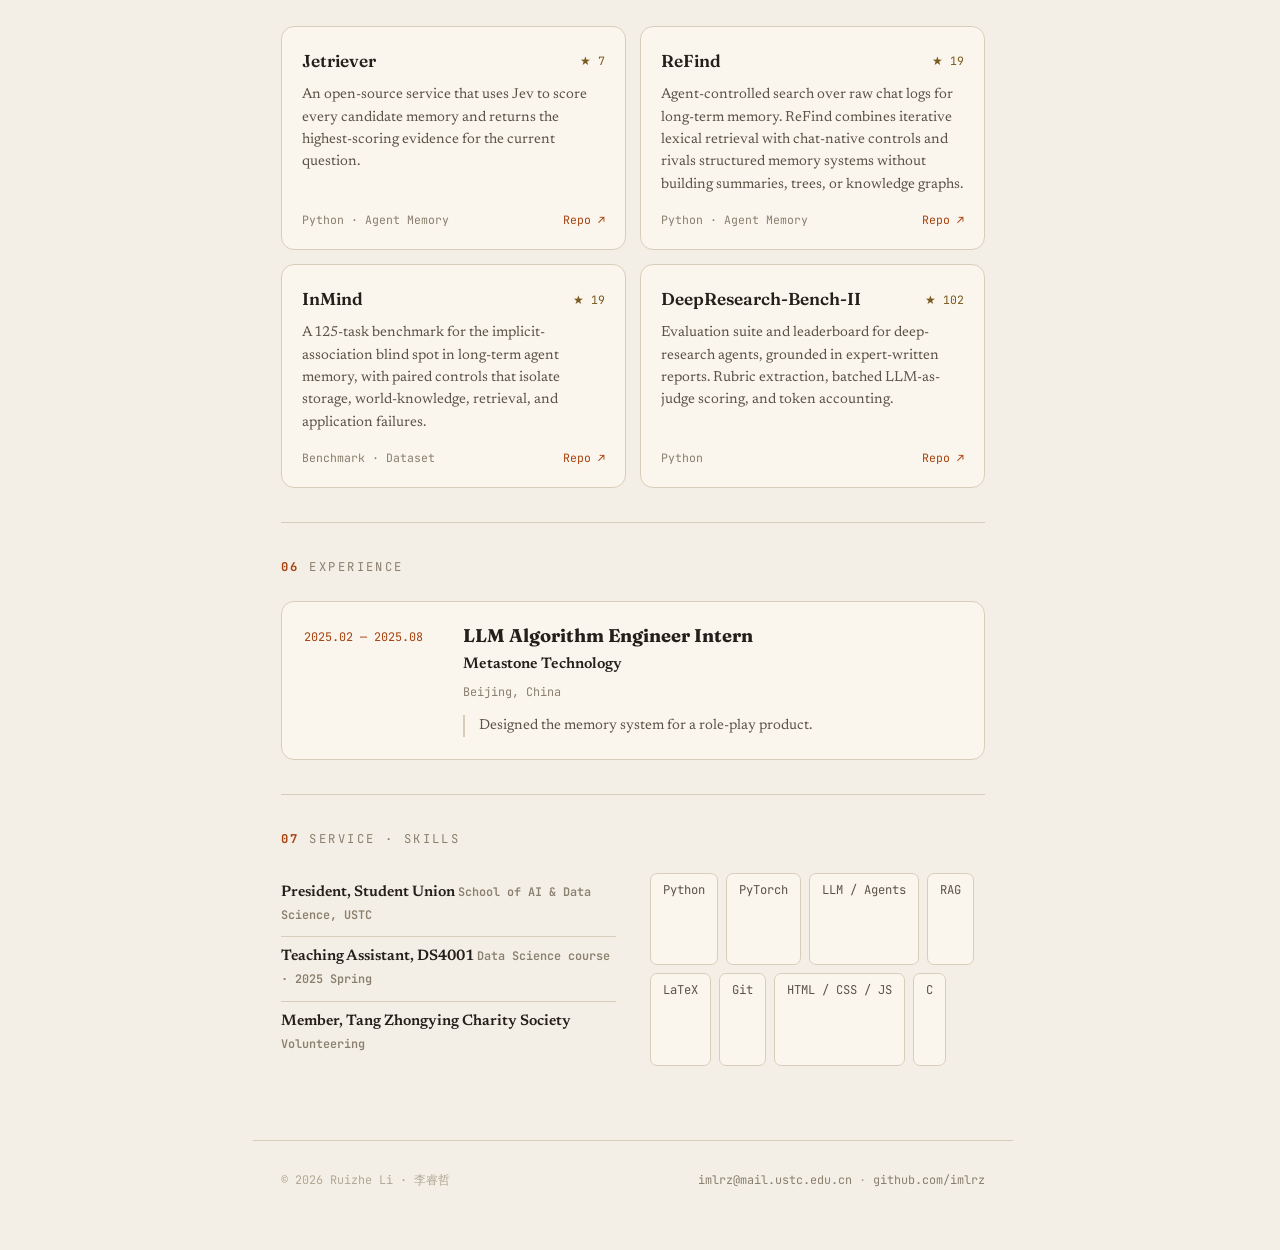
==== commit 449b26ea: "Show featured and recent news in chronological order" ====
--- a/index.html
+++ b/index.html
@@ -320,9 +320,12 @@
 .chip:hover{transform:translateY(-2px); color:var(--accent); border-color:var(--accent)}
 
 /* NEWS */
+.news-heading{display:flex; align-items:baseline; justify-content:space-between; flex-wrap:wrap; gap:8px 16px; margin-bottom:24px}
+.news-heading .section-title{margin-bottom:0}
 .news{list-style:none; display:flex; flex-direction:column; gap:2px}
-.news li{display:flex; gap:18px; padding:11px 0; border-bottom:1px solid var(--rule); font-size:.98rem; color:var(--ink-2); line-height:1.5}
-.news li:last-child{border-bottom:0}
+.news li{display:flex; gap:18px; padding:11px 0; font-size:.98rem; color:var(--ink-2); line-height:1.5}
+.news li+li{border-top:1px solid var(--rule)}
+.news li[hidden]{display:none}
 .news .date{font-family:var(--font-mono); font-size:.76rem; color:var(--accent); flex:none; width:74px; padding-top:3px}
 .news a{color:var(--ink); border-bottom:1px solid var(--rule)}
 .news a:hover{color:var(--accent); border-color:var(--accent)}
@@ -332,14 +335,15 @@
 
 /* DISCLOSURES */
 .section-more{margin-top:12px}
-.section-more summary{
+.section-more summary,.news-toggle{
   width:fit-content; cursor:pointer; padding:8px 11px;
   border:1px solid var(--rule); border-radius:7px; background:var(--surface); color:var(--accent);
   font-family:var(--font-mono); font-size:.76rem;
 }
-.section-more summary:hover{border-color:var(--accent)}
+.section-more summary:hover,.news-toggle:hover{border-color:var(--accent)}
 .section-more[open] summary{margin-bottom:16px}
-.section-more .when-open,.section-more[open] .when-closed{display:none}
+.section-more .when-open,.section-more[open] .when-closed,
+.news-toggle[aria-expanded="false"] .when-open,.news-toggle[aria-expanded="true"] .when-closed{display:none}
 .section-more[open] .when-open{display:inline}
 
 /* PUBLICATIONS */
@@ -693,9 +697,18 @@
 
     <!-- NEWS -->
     <section class="section reveal" id="news">
-      <div class="section-title"><span class="idx">02</span><span data-i18n="newsT">Selected and Recent News</span></div>
-      <ul class="news">
-        <li>
+      <div class="news-heading">
+        <div class="section-title"><span class="idx">02</span><span data-i18n="newsT">Selected and Recent News</span></div>
+        <button class="news-toggle" id="news-toggle" type="button" aria-controls="news-list" aria-expanded="false" hidden>
+          <span class="when-closed" data-i18n="newsShowAll">Show all news</span>
+          <span class="when-open" data-i18n="newsShowLess">Show less news</span>
+        </button>
+      </div>
+      <!-- Keep entries newest first. Mark featured entries with data-selected. -->
+      <ul class="news" id="news-list">
+        <li><span class="date">2026.11</span><span data-i18n="nEvoTalk">I gave an invited talk at EvoAgentX on our <a href="#pub-inmind">InMind</a> benchmark and the blind spots of long-term agent memory. <a href="/talk/261118/">Slides</a> · <a href="https://www.bilibili.com/video/BV1CjsB6GEuc/" target="_blank" rel="noopener">Recording</a></span></li>
+        <li><span class="date">2026.11</span><span data-i18n="nJetriever">We released our <a href="#pub-jetriever">Jetriever</a> system, which ranks agent memories by their usefulness to the current question. <a href="https://github.com/imlrz/Jetriever" target="_blank" rel="noopener">Code</a></span></li>
+        <li data-selected>
           <span class="date">2026.11</span>
           <span>
             <span class="news-brand"><img class="news-logo" src="assets/news/anthropic.png" alt="" width="16" height="16">Anthropic</span>
@@ -703,7 +716,19 @@
             <a href="https://platform.claude.com/docs/en/about-claude/models/optimizing-for-cost-and-intelligence#tune-effort" target="_blank" rel="noopener" data-i18n="nClaudeDocs">Claude Platform docs</a>
           </span>
         </li>
-        <li>
+        <li><span class="date">2026.10</span><span data-i18n="nDrbLeaderboard">Our <a href="#pub-deepresearch-bench-ii">DeepResearch Bench II</a> benchmark now uses GPT-5.5 to score new submissions to its <a href="https://huggingface.co/spaces/muset-ai/DeepResearch-Bench-Leaderboard" target="_blank" rel="noopener">public leaderboard</a>.</span></li>
+        <li data-selected>
+          <span class="date">2026.09</span>
+          <span>
+            <span class="news-brand"><img class="news-logo" src="assets/news/hermes-agent.png" alt="" width="16" height="16">Hermes Agent</span>
+            <span data-i18n="nHermes">adopted two ideas from our <a href="#pub-refind">ReFind</a> work. Agents can now filter session searches by time range and skip sessions they’ve already checked.</span>
+            <a href="https://github.com/NousResearch/hermes-agent/issues/86021" target="_blank" rel="noopener" data-i18n="nHermesIssue">GitHub issue</a>
+          </span>
+        </li>
+        <li data-selected><span class="date">2026.08</span><span data-i18n="nAml">Our <a href="#pub-refind">ReFind</a> memory system placed second in the <a href="https://agentmemories.ai/results/cycle-1/#academic-textual" target="_blank" rel="noopener">Academic Textual track</a> of the 2026 Agent Memory Leaderboard.</span></li>
+        <li><span class="date">2026.08</span><span data-i18n="nRefind">Our paper <a href="#pub-refind">When Your Agent Opens the Chat App</a> introduces ReFind, agent-controlled search over raw chat logs without semantic index construction.</span></li>
+        <li><span class="date">2026.07</span><span data-i18n="nInmind">Our paper <a href="#pub-inmind">Keep It InMind</a> introduces a benchmark for the implicit-association blind spot in agent memory.</span></li>
+        <li data-selected>
           <span class="date">2026.03</span>
           <span>
             <span class="news-brand"><img class="news-logo" src="assets/news/nvidia.png" alt="" width="16" height="16">NVIDIA</span>
@@ -711,32 +736,10 @@
             <a href="https://huggingface.co/blog/nvidia/how-nvidia-won-deepresearch-bench" target="_blank" rel="noopener" data-i18n="nNvidiaBlog">NVIDIA blog</a>
           </span>
         </li>
-        <li>
-          <span class="date">2026.09</span>
-          <span>
-            <span class="news-brand"><img class="news-logo" src="assets/news/hermes-agent.png" alt="" width="16" height="16">Hermes Agent</span>
-            <span data-i18n="nHermes">adopted two ideas from our <a href="#pub-refind">ReFind</a> work. Agents can now filter session searches by time range and skip sessions they’ve already checked.</span>
-            <a href="https://github.com/NousResearch/hermes-agent/issues/86021" target="_blank" rel="noopener" data-i18n="nHermesIssue">GitHub issue</a>
-          </span>
-        </li>
+        <li><span class="date">2026.01</span><span data-i18n="n1">Our <a href="#pub-deepresearch-bench-ii">DeepResearch Bench II</a> benchmark is out on arXiv.</span></li>
+        <li><span class="date">2025.09</span><span data-i18n="n2">Started research on agent memory and long-horizon retrieval for LLM agents.</span></li>
+        <li><span class="date">2025.08</span><span data-i18n="n3">Our paper <a href="#pub-creativity-evaluation">Automated Creativity Evaluation for LLMs</a> was accepted to Findings of EMNLP 2025.</span></li>
       </ul>
-      <details class="section-more">
-        <summary>
-          <span class="when-closed" data-i18n="newsShowAll">Show all news</span>
-          <span class="when-open" data-i18n="newsShowLess">Show less news</span>
-        </summary>
-        <ul class="news">
-          <li><span class="date">2026.11</span><span data-i18n="nEvoTalk">I gave an invited talk at EvoAgentX on our <a href="#pub-inmind">InMind</a> benchmark and the blind spots of long-term agent memory. <a href="/talk/261118/">Slides</a> · <a href="https://www.bilibili.com/video/BV1CjsB6GEuc/" target="_blank" rel="noopener">Recording</a></span></li>
-          <li><span class="date">2026.11</span><span data-i18n="nJetriever">We released our <a href="#pub-jetriever">Jetriever</a> system, which ranks agent memories by their usefulness to the current question. <a href="https://github.com/imlrz/Jetriever" target="_blank" rel="noopener">Code</a></span></li>
-          <li><span class="date">2026.10</span><span data-i18n="nDrbLeaderboard">Our <a href="#pub-deepresearch-bench-ii">DeepResearch Bench II</a> benchmark now uses GPT-5.5 to score new submissions to its <a href="https://huggingface.co/spaces/muset-ai/DeepResearch-Bench-Leaderboard" target="_blank" rel="noopener">public leaderboard</a>.</span></li>
-          <li><span class="date">2026.08</span><span data-i18n="nAml">Our <a href="#pub-refind">ReFind</a> memory system placed second in the <a href="https://agentmemories.ai/results/cycle-1/#academic-textual" target="_blank" rel="noopener">Academic Textual track</a> of the 2026 Agent Memory Leaderboard.</span></li>
-          <li><span class="date">2026.08</span><span data-i18n="nRefind">Our paper <a href="#pub-refind">When Your Agent Opens the Chat App</a> introduces ReFind, agent-controlled search over raw chat logs without semantic index construction.</span></li>
-          <li><span class="date">2026.07</span><span data-i18n="nInmind">Our paper <a href="#pub-inmind">Keep It InMind</a> introduces a benchmark for the implicit-association blind spot in agent memory.</span></li>
-          <li><span class="date">2026.01</span><span data-i18n="n1">Our <a href="#pub-deepresearch-bench-ii">DeepResearch Bench II</a> benchmark is out on arXiv.</span></li>
-          <li><span class="date">2025.09</span><span data-i18n="n2">Started research on agent memory and long-horizon retrieval for LLM agents.</span></li>
-          <li><span class="date">2025.08</span><span data-i18n="n3">Our paper <a href="#pub-creativity-evaluation">Automated Creativity Evaluation for LLMs</a> was accepted to Findings of EMNLP 2025.</span></li>
-        </ul>
-      </details>
     </section>
 
     <!-- EDUCATION -->
@@ -1014,6 +1017,20 @@
 }
 document.getElementById('lang-btn').addEventListener('click',()=>applyLang(lang==='en'?'zh':'en'));
 
+/* ─────────── news disclosure ─────────── */
+const newsToggle = document.getElementById('news-toggle');
+const olderNews = [...document.querySelectorAll('#news-list > li:not([data-selected])')].slice(2);
+
+if (olderNews.length) {
+  olderNews.forEach(item => { item.hidden = true; });
+  newsToggle.hidden = false;
+  newsToggle.addEventListener('click', () => {
+    const expanded = newsToggle.getAttribute('aria-expanded') === 'false';
+    newsToggle.setAttribute('aria-expanded', String(expanded));
+    olderNews.forEach(item => { item.hidden = !expanded; });
+  });
+}
+
 /* ─────────── theme picker ─────────── */
 const THEME_NAMES={editorial:'Europa',terminal:'Uranus',academic:'Neptune',starry:'Earth',lemmon:'Lemmon'};
 const THEME_PHOTOS={editorial:'europa',terminal:'uranus',academic:'neptune',starry:'earth',lemmon:'lemmon'};
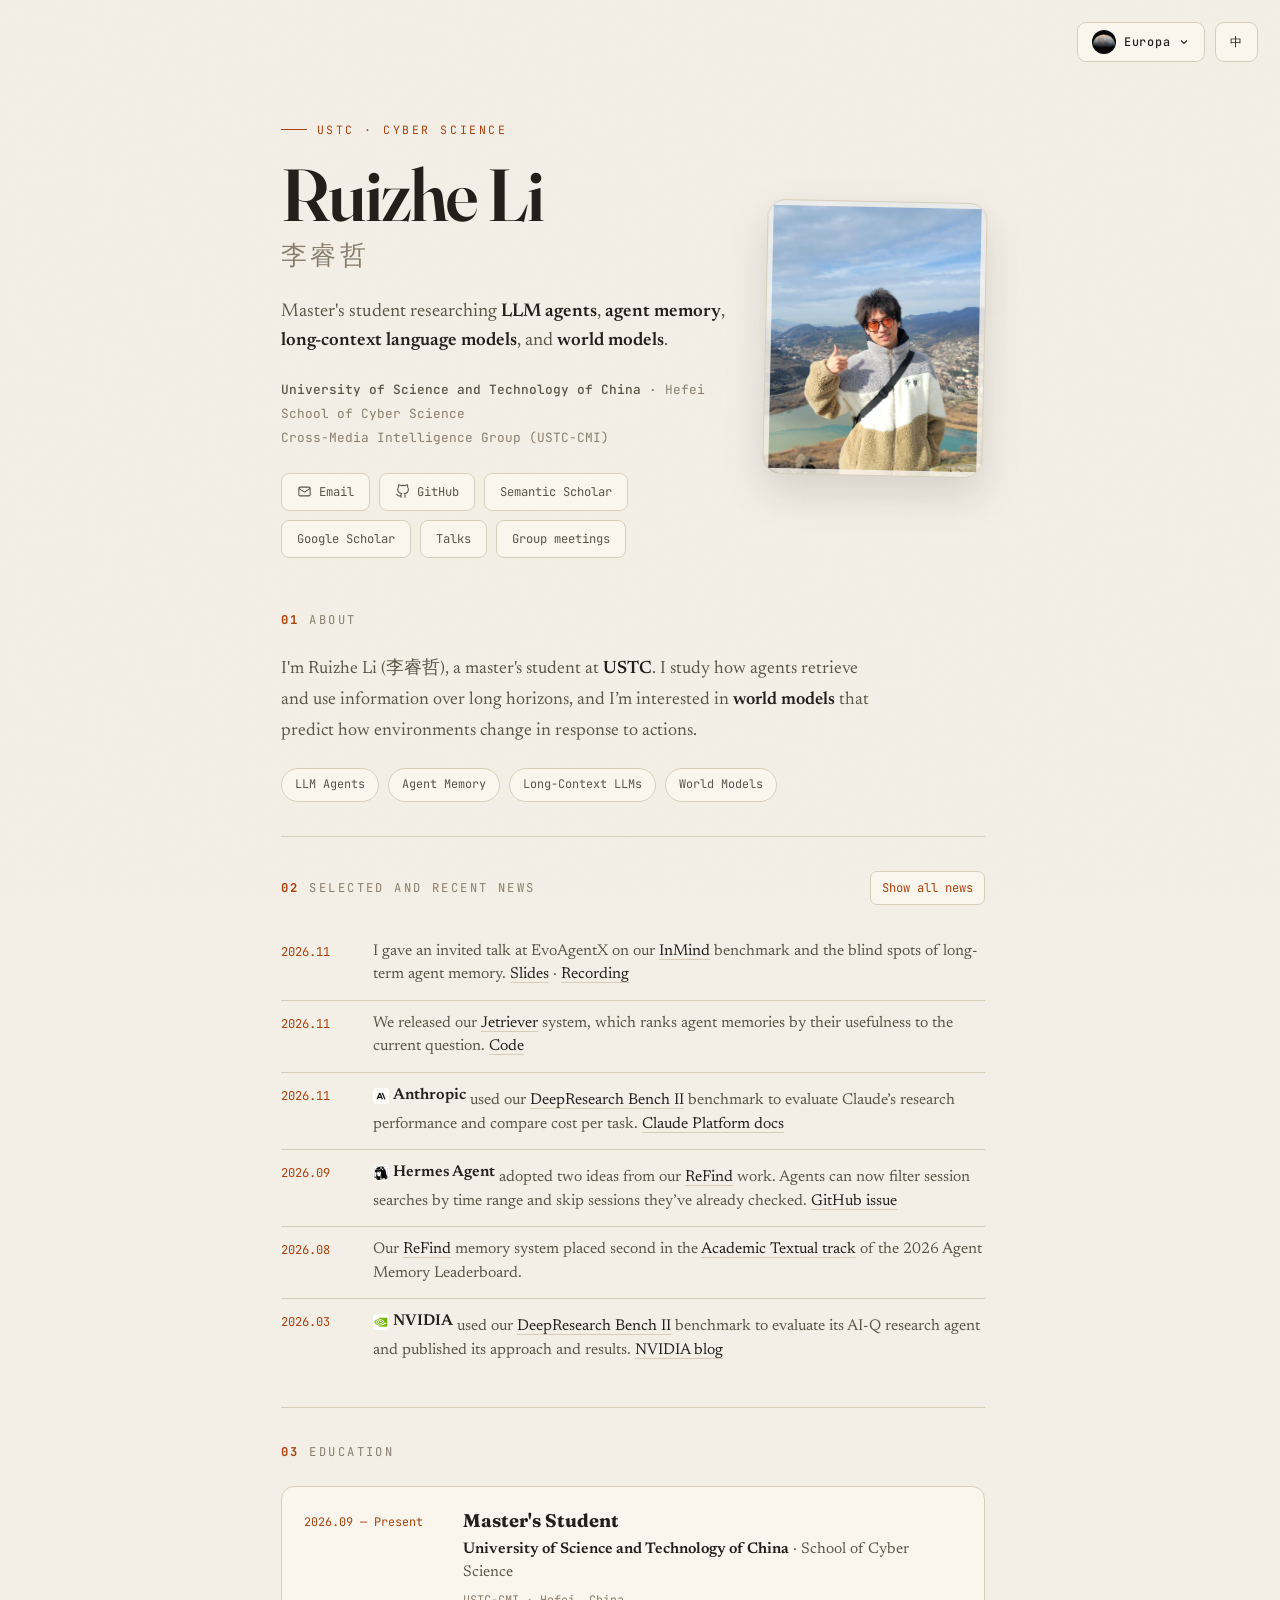
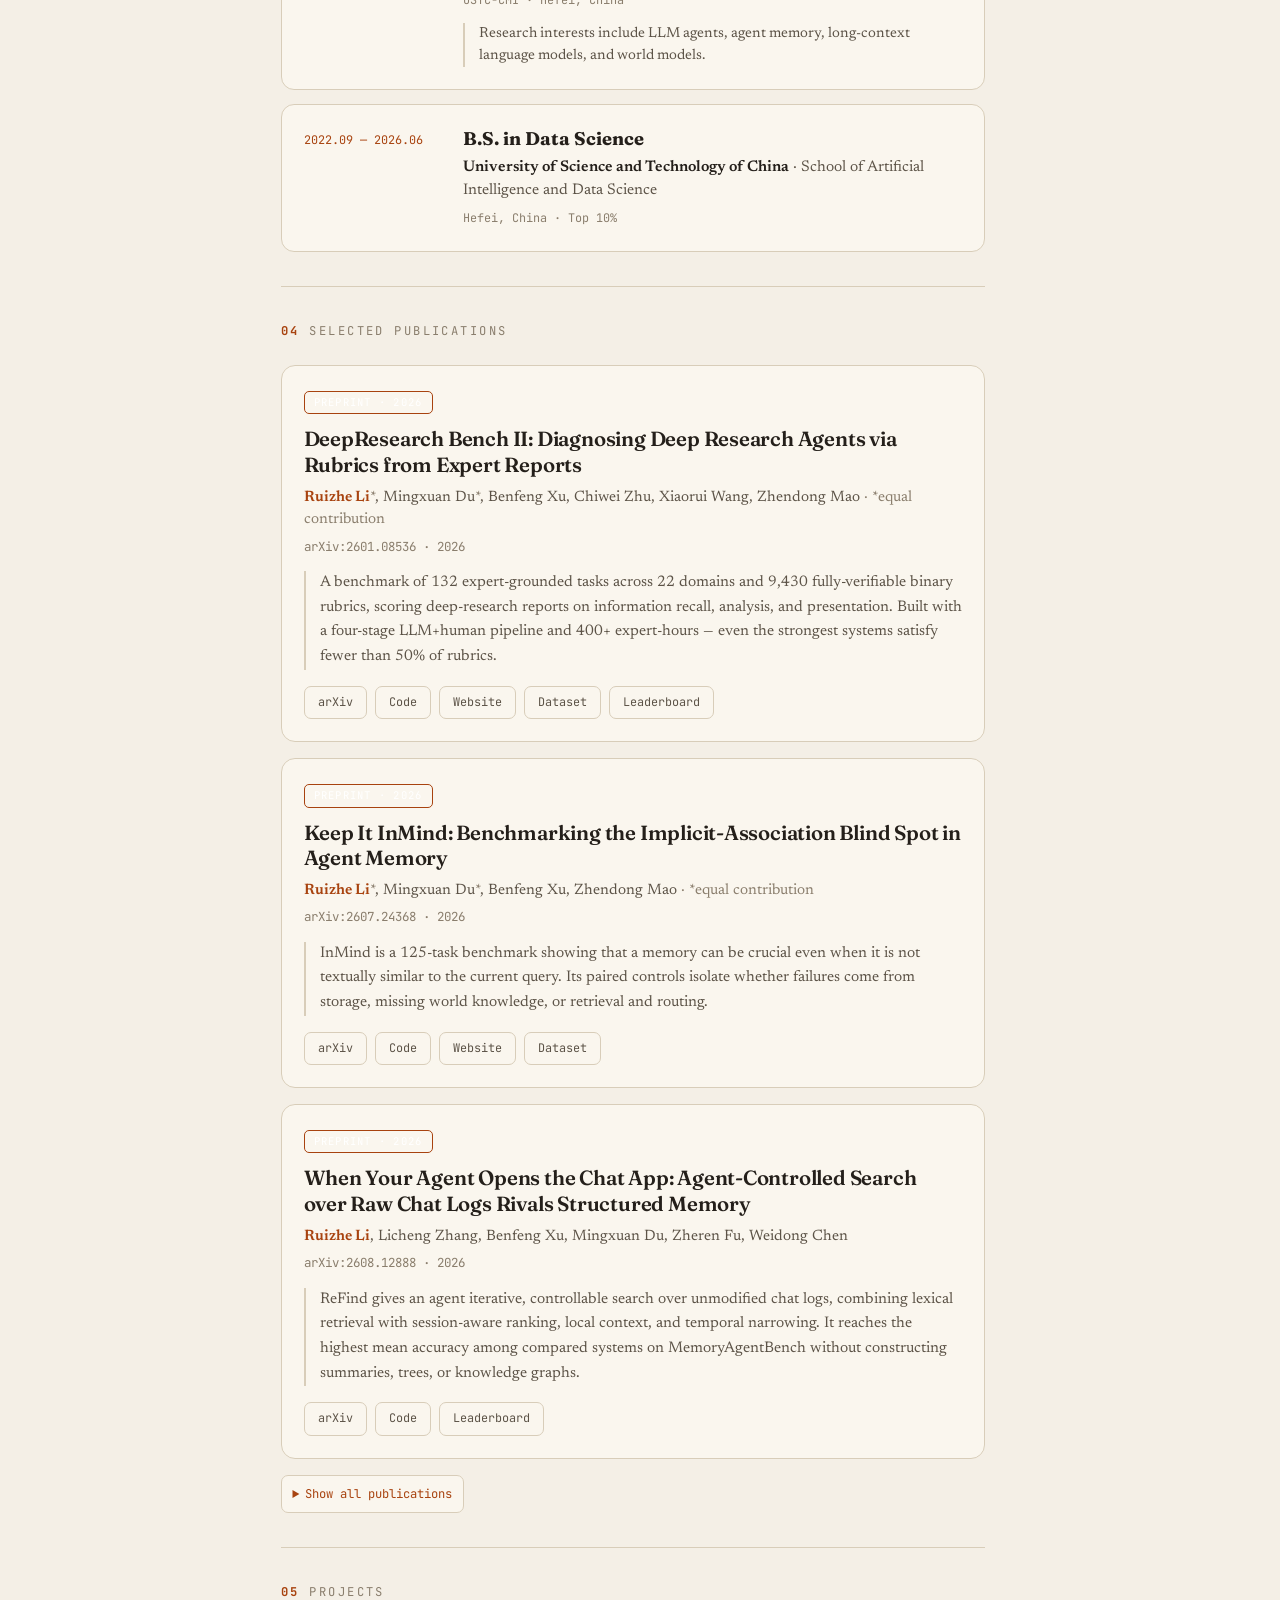
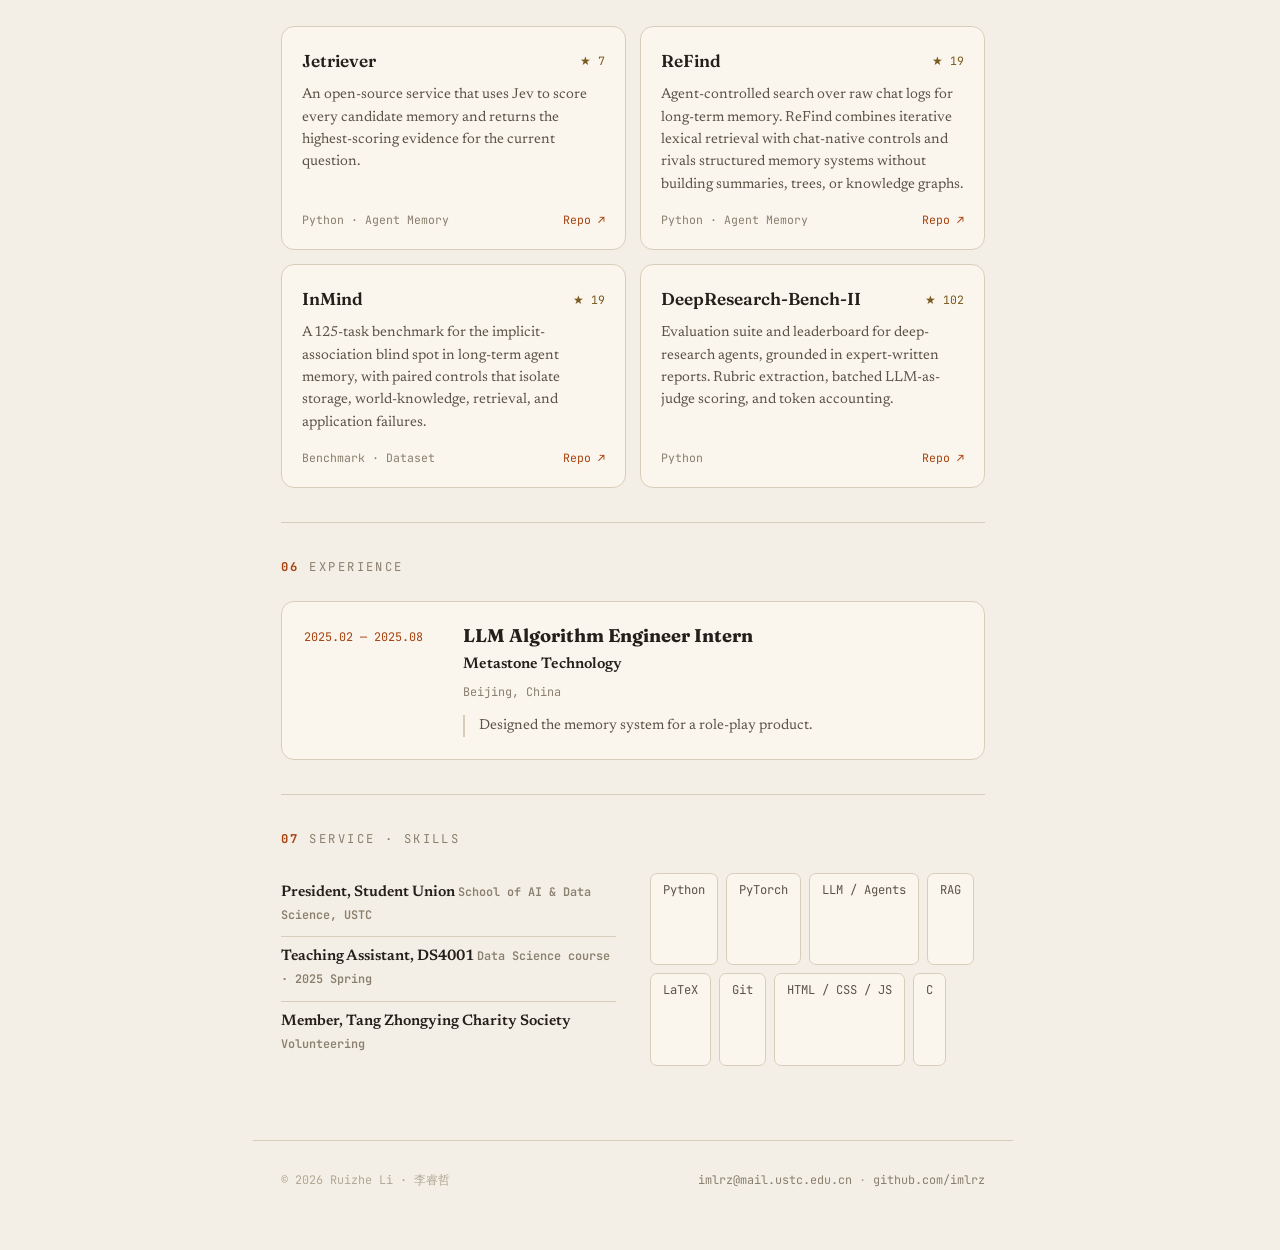
==== commit 480bac69: "Share homepage themes with talk and meeting directories" ====
--- a/index.html
+++ b/index.html
@@ -6,650 +6,15 @@
 <meta name="theme-color" content="#f4efe6" id="meta-theme">
 <meta name="description" content="Ruizhe Li (李睿哲) is a master's student at USTC researching LLM agents, agent memory, long-context language models, and world models.">
 <title>Ruizhe Li (李睿哲)</title>
-<script>
-/* Apply saved preferences before the first paint, including existing theme IDs. */
-function readPreference(key){try{return localStorage.getItem(key);}catch{return null;}}
-function savePreference(key,value){try{localStorage.setItem(key,value);}catch{}}
-(function(){
-  const themes=['editorial','terminal','academic','starry','lemmon'];
-  const saved=readPreference('rl-theme');
-  const theme=themes.includes(saved)?saved:'editorial';
-  const language=readPreference('rl-lang')==='zh'?'zh':'en';
-  document.documentElement.dataset.theme=theme;
-  document.documentElement.dataset.lang=language;
-  document.documentElement.lang=language==='zh'?'zh-CN':'en';
-  document.getElementById('meta-theme').content={editorial:'#f4efe6',terminal:'#0a0d0b',academic:'#fbfbfc',starry:'#0a1628',lemmon:'#f7faf8'}[theme];
-})();
-</script>
+<script src="assets/site.js"></script>
 
 <link rel="preconnect" href="https://fonts.googleapis.com">
 <link rel="preconnect" href="https://fonts.gstatic.com" crossorigin>
 <link href="https://fonts.googleapis.com/css2?family=Fraunces:opsz,wght@9..144,400;9..144,500;9..144,600;9..144,700&family=Newsreader:ital,opsz,wght@0,6..72,400;0,6..72,500;1,6..72,400&family=JetBrains+Mono:wght@400;500;700&family=Bricolage+Grotesque:opsz,wght@12..96,500;12..96,600;12..96,700;12..96,800&family=Source+Serif+4:ital,opsz,wght@0,8..60,400;0,8..60,500;0,8..60,600;1,8..60,400&family=Cormorant+Garamond:ital,wght@0,400;0,500;0,600;1,400&display=swap" rel="stylesheet">
 
-<style>
-/* ════════════════════════════════════════════════════════════════
-   THEME TOKENS  ·  five celestial palettes
-   ════════════════════════════════════════════════════════════════ */
-:root{
-  --maxw: 760px;
-  --ease: cubic-bezier(.22,1,.36,1);
-}
-
-/* ── 1 · EUROPA (editorial) ── warm ivory, ink, terracotta ── */
-[data-theme="editorial"]{
-  --bg:#f4efe6; --bg-2:#ece4d6; --surface:#faf6ee;
-  --ink:#241f1a; --ink-2:#5c5347; --ink-3:#8a7e6d; --ink-4:#b3a795;
-  --accent:#a8430f; --accent-2:#7a5a1e; --rule:#d8cdb9;
-  --font-display:"Fraunces", Georgia, serif;
-  --font-body:"Newsreader", Georgia, serif;
-  --font-mono:"JetBrains Mono", monospace;
-}
-/* ── 2 · URANUS (terminal) ── near-black, phosphor green ── */
-[data-theme="terminal"]{
-  --bg:#0a0d0b; --bg-2:#0f1411; --surface:#10160f;
-  --ink:#cdd6cd; --ink-2:#8b9a89; --ink-3:#5f6e5e; --ink-4:#42513f;
-  --accent:#7ee787; --accent-2:#e3b341; --rule:#1d271c;
-  --font-display:"JetBrains Mono", monospace;
-  --font-body:"JetBrains Mono", monospace;
-  --font-mono:"JetBrains Mono", monospace;
-}
-/* ── 3 · NEPTUNE (academic) ── crisp white, indigo ── */
-[data-theme="academic"]{
-  --bg:#fbfbfc; --bg-2:#f1f2f6; --surface:#ffffff;
-  --ink:#15181f; --ink-2:#4a5160; --ink-3:#79808f; --ink-4:#aab0bd;
-  --accent:#2f4af0; --accent-2:#0b7d6b; --rule:#e5e7ee;
-  --font-display:"Bricolage Grotesque", system-ui, sans-serif;
-  --font-body:"Source Serif 4", Georgia, serif;
-  --font-mono:"JetBrains Mono", monospace;
-}
-/* ── 4 · EARTH (starry) ── deep blue, gold ── */
-[data-theme="starry"]{
-  --bg:#0a1628; --bg-2:#0e1d34; --surface:rgba(22,38,70,.5);
-  --ink:#ece4d2; --ink-2:#c3bca8; --ink-3:#9a937f; --ink-4:#6f6857;
-  --accent:#fbe08a; --accent-2:#f2c14e; --rule:rgba(251,224,138,.16);
-  --font-display:"Cormorant Garamond", Georgia, serif;
-  --font-body:"Newsreader", Georgia, serif;
-  --font-mono:"JetBrains Mono", monospace;
-}
-/* ── 5 · LEMMON ── Jetriever's forest teal and pale green ── */
-[data-theme="lemmon"]{
-  --bg:#f7faf8; --bg-2:#edf4f1; --surface:#ffffff;
-  --ink:#1d302c; --ink-2:#5b6763; --ink-3:#637770; --ink-4:#81958c;
-  --accent:#245b56; --accent-2:#368295; --rule:#d6e4dd;
-  --font-display:"Bricolage Grotesque", system-ui, sans-serif;
-  --font-body:"Source Serif 4", Georgia, serif;
-  --font-mono:"JetBrains Mono", monospace;
-}
-
-/* ════════════════════════════════════════════════════════════════
-   RESET / BASE
-   ════════════════════════════════════════════════════════════════ */
-*{margin:0;padding:0;box-sizing:border-box}
-html{scroll-behavior:smooth;-webkit-text-size-adjust:100%;scrollbar-gutter:stable}
-body{
-  background:var(--bg); color:var(--ink);
-  font-family:var(--font-body);
-  font-size:18px; line-height:1.65;
-  overflow-x:hidden;
-  transition:background-color .6s var(--ease), color .6s var(--ease);
-  -webkit-font-smoothing:antialiased;
-}
-a{color:inherit;text-decoration:none}
-::selection{background:var(--accent);color:var(--bg)}
-
-/* Page texture overlays (per theme) */
-body::before{
-  content:""; position:fixed; inset:0; z-index:0; pointer-events:none;
-  opacity:0; transition:opacity .6s ease;
-}
-[data-theme="editorial"] body::before,
-body[data-active="editorial"]::before{}
-/* paper grain for editorial */
-[data-theme="editorial"] body::before{
-  opacity:.5;
-  background-image:url("data:image/svg+xml,%3Csvg xmlns='http://www.w3.org/2000/svg' width='180' height='180'%3E%3Cfilter id='n'%3E%3CfeTurbulence type='fractalNoise' baseFrequency='.9' numOctaves='2'/%3E%3C/filter%3E%3Crect width='100%25' height='100%25' filter='url(%23n)' opacity='.035'/%3E%3C/svg%3E");
-}
-/* scanline grid for terminal */
-[data-theme="terminal"] body::before{
-  opacity:1;
-  background-image:
-    repeating-linear-gradient(0deg, rgba(126,231,135,.025) 0 1px, transparent 1px 3px),
-    radial-gradient(circle at 50% 0%, rgba(126,231,135,.05), transparent 60%);
-}
-/* faint dot grid for academic */
-[data-theme="academic"] body::before{
-  opacity:1;
-  background-image:radial-gradient(var(--rule) 1px, transparent 1px);
-  background-size:26px 26px;
-  -webkit-mask-image:linear-gradient(180deg, rgba(0,0,0,.5), transparent 70%);
-          mask-image:linear-gradient(180deg, rgba(0,0,0,.5), transparent 70%);
-}
-
-/* Starry canvas (only visible under starry theme) */
-#starry-canvas{
-  position:fixed; inset:0; width:100%; height:100%;
-  z-index:0; pointer-events:none; opacity:0;
-  transition:opacity .8s ease;
-}
-[data-theme="starry"] #starry-canvas{opacity:1}
-#starry-sil{
-  position:fixed; bottom:-1px; left:0; width:100%; z-index:1;
-  pointer-events:none; opacity:0; transition:opacity .8s ease;
-}
-[data-theme="starry"] #starry-sil{opacity:1}
-#starry-sil path:first-of-type{fill:#0e1726}
-#starry-sil path:last-of-type{fill:#080d16}
-
-/* ════════════════════════════════════════════════════════════════
-   CONTROLS  ·  theme picker + language
-   ════════════════════════════════════════════════════════════════ */
-.controls{
-  position:fixed; top:22px; right:22px; z-index:200;
-  display:flex; gap:10px; align-items:flex-start;
-  animation:dropIn .9s var(--ease) .3s both;
-}
-@keyframes dropIn{from{opacity:0;transform:translateY(-12px)}to{opacity:1;transform:none}}
-
-.ctrl{
-  height:40px; padding:0 14px; border-radius:9px;
-  background:var(--surface); color:var(--ink);
-  border:1px solid var(--rule);
-  font-family:var(--font-mono); font-size:.74rem; font-weight:500;
-  letter-spacing:.06em; cursor:pointer; display:flex; align-items:center; gap:8px;
-  transition:transform .25s var(--ease), border-color .25s, color .25s, background-color .25s;
-  -webkit-backdrop-filter:blur(14px); backdrop-filter:blur(14px);
-}
-.ctrl:hover{transform:translateY(-2px); border-color:var(--accent); color:var(--accent)}
-.ctrl:active{transform:translateY(0)}
-.ctrl-photo{width:24px;height:24px;object-fit:cover;border-radius:50%;background:#05090f}
-.ctrl-chevron{width:12px;height:12px;stroke:currentColor;fill:none;stroke-width:1.5;transition:transform .25s}
-.ctrl[aria-expanded="true"] .ctrl-chevron{transform:rotate(180deg)}
-.ctrl:focus-visible,.theme-opt:focus-visible,.theme-close:focus-visible,.theme-credits a:focus-visible{outline:2px solid currentColor;outline-offset:5px}
-body.theme-dialog-open{overflow:hidden}
-.theme-dialog{
-  --gallery-ink:#eef1f5; --gallery-muted:#a9b4c3;
-  position:fixed;inset:0;margin:auto;width:min(1080px,calc(100% - 48px));max-height:calc(100svh - 48px);
-  padding:30px;border:1px solid #2c3748;border-radius:24px;
-  background:#101722;color:var(--gallery-ink);box-shadow:0 30px 100px #0009;
-  overflow:auto;font-family:"Bricolage Grotesque",system-ui,sans-serif;
-}
-.theme-dialog::backdrop{background:#040811aa;-webkit-backdrop-filter:blur(14px);backdrop-filter:blur(14px)}
-.theme-dialog[open]{animation:orbitIn .28s var(--ease) both}
-@keyframes orbitIn{from{opacity:0;transform:translateY(14px) scale(.98)}to{opacity:1;transform:none}}
-.theme-dialog-header{display:flex;align-items:flex-start;justify-content:space-between;gap:24px;margin-bottom:28px}
-.theme-dialog-eyebrow{font:500 .75rem "JetBrains Mono",monospace;letter-spacing:.16em;text-transform:uppercase;color:var(--gallery-muted);margin-bottom:9px}
-.theme-dialog h2{font-size:clamp(1.6rem,3vw,2.1rem);font-weight:500;line-height:1.15;letter-spacing:-.035em}
-.theme-dialog-subtitle{color:var(--gallery-muted);font-size:.9rem;line-height:1.5;margin-top:10px}
-.theme-close{display:grid;place-items:center;flex:none;width:44px;height:44px;border:1px solid #354153;border-radius:50%;background:transparent;color:var(--gallery-ink);cursor:pointer;transition:background .2s,transform .2s}
-.theme-close:hover{background:#243044;transform:rotate(90deg)}
-.theme-close svg{width:18px;height:18px;stroke:currentColor;fill:none;stroke-width:1.5}
-.theme-grid{display:grid;grid-template-columns:repeat(5,minmax(0,1fr));gap:12px}
-.theme-opt{
-  --choice-bg:#f4efe6;--choice-ink:#241f1a;--choice-accent:#a8430f;--choice-secondary:#7a5a1e;
-  position:relative;min-width:0;display:flex;flex-direction:column;isolation:isolate;
-  border:1px solid #354153;border-radius:14px;overflow:hidden;text-align:left;cursor:pointer;
-  background:var(--choice-bg);color:var(--choice-ink);font:inherit;
-  transition:transform .28s var(--ease),border-color .25s,box-shadow .25s;
-}
-.theme-opt[data-set="terminal"]{--choice-bg:#0a0d0b;--choice-ink:#cdd6cd;--choice-accent:#7ee787;--choice-secondary:#e3b341}
-.theme-opt[data-set="academic"]{--choice-bg:#fbfbfc;--choice-ink:#15181f;--choice-accent:#2f4af0;--choice-secondary:#0b7d6b}
-.theme-opt[data-set="starry"]{--choice-bg:#0a1628;--choice-ink:#ece4d2;--choice-accent:#fbe08a;--choice-secondary:#7b9cc4}
-.theme-opt[data-set="lemmon"]{--choice-bg:#f7faf8;--choice-ink:#1d302c;--choice-accent:#245b56;--choice-secondary:#368295}
-.theme-opt:hover{transform:translateY(-5px);border-color:#afbed2;box-shadow:0 12px 28px #0005}
-.theme-opt[aria-pressed="true"]{border-color:#e6edf8;box-shadow:0 0 0 2px #e6edf84d}
-.theme-photo{display:block;position:relative;aspect-ratio:1/1;width:100%;overflow:hidden;background:#05090f}
-.theme-photo img{display:block;width:100%;height:100%;object-fit:contain;transition:transform .65s var(--ease)}
-.theme-opt:hover .theme-photo img{transform:scale(1.07)}
-.theme-opt[data-set="lemmon"] .theme-photo img{object-fit:cover}
-.theme-check{position:absolute;right:10px;top:10px;display:grid;place-items:center;width:25px;height:25px;border-radius:50%;background:#edf3fb;color:#101722;font:600 .85rem system-ui,sans-serif;opacity:0;transform:scale(.7);transition:opacity .2s,transform .2s}
-.theme-opt[aria-pressed="true"] .theme-check{opacity:1;transform:scale(1)}
-.theme-card-body{display:flex;flex-direction:column;flex:1;gap:7px;padding:17px 14px}
-.theme-card-name{font-size:1.12rem;font-weight:600;letter-spacing:-.02em;line-height:1.2}
-.theme-card-subtitle{font-size:.8rem;line-height:1.4;opacity:.78;min-height:2.8em}
-.theme-palette{display:flex;height:10px;gap:4px;margin-top:9px}
-.theme-palette i{flex:1;border-radius:2px;background:var(--choice-accent)}
-.theme-palette i:nth-child(2){background:var(--choice-secondary)}
-.theme-palette i:nth-child(3){background:var(--choice-ink)}
-.theme-dialog-footer{display:flex;align-items:baseline;justify-content:space-between;flex-wrap:wrap;gap:12px;margin-top:24px;padding-top:18px;border-top:1px solid #2c3748}
-.theme-status{font-size:.85rem;color:var(--gallery-muted)}
-.theme-status output{color:var(--gallery-ink)}
-.theme-credits{font-size:.75rem;color:var(--gallery-muted)}
-.theme-credits a{text-decoration:underline;text-underline-offset:3px}
-@media(max-width:940px){.theme-grid{grid-template-columns:repeat(3,minmax(0,1fr))}.theme-photo{aspect-ratio:1.35/1}}
-@media(max-width:620px){
-  .theme-dialog{width:calc(100% - 24px);max-height:calc(100svh - 24px);padding:20px;border-radius:20px}
-  .theme-dialog-header{gap:12px;margin-bottom:20px}
-  .theme-dialog-subtitle{font-size:.85rem}
-  .theme-grid{grid-template-columns:1fr;gap:10px}
-  .theme-opt{flex-direction:row;min-height:100px}
-  .theme-photo{width:110px;flex:none;aspect-ratio:1/1}
-  .theme-card-body{padding:13px 14px;gap:4px;justify-content:center}
-  .theme-card-subtitle{min-height:0;font-size:.85rem}
-  .theme-palette{margin-top:5px;max-width:150px;height:7px}
-  .theme-check{right:auto;left:8px;top:8px;width:21px;height:21px}
-  .theme-dialog-footer{margin-top:18px}
-}
-
-/* ════════════════════════════════════════════════════════════════
-   LAYOUT SHELL
-   ════════════════════════════════════════════════════════════════ */
-.page{position:relative; z-index:2; max-width:var(--maxw); margin:0 auto; padding:120px 28px 40px}
-.masthead{
-  margin-bottom:18px; display:grid; grid-template-columns:minmax(0,1fr) 220px;
-  gap:34px; align-items:center;
-}
-.masthead-copy{min-width:0}
-.body{display:flex; flex-direction:column}
-
-/* MASTHEAD */
-.eyebrow{
-  font-family:var(--font-mono); font-size:.72rem; letter-spacing:.22em;
-  text-transform:uppercase; color:var(--accent); margin-bottom:18px;
-  display:flex; align-items:center; gap:10px;
-}
-.eyebrow::before{content:"";width:26px;height:1px;background:var(--accent)}
-.name{
-  font-family:var(--font-display); font-weight:600;
-  font-size:clamp(2.9rem,7vw,4.6rem); line-height:1.02; letter-spacing:-.02em;
-  color:var(--ink); margin-bottom:2px;
-}
-.name-cn{
-  font-family:var(--font-display); font-weight:500;
-  font-size:clamp(1.2rem,3vw,1.6rem); color:var(--ink-3); letter-spacing:.14em;
-  margin-bottom:22px;
-}
-.tagline{
-  font-size:1.16rem; color:var(--ink-2); max-width:46ch; margin-bottom:22px; line-height:1.55;
-}
-.tagline b{color:var(--ink); font-weight:600}
-.affil{
-  font-family:var(--font-mono); font-size:.8rem; color:var(--ink-3);
-  line-height:1.9; margin-bottom:22px;
-}
-.affil b{color:var(--ink-2); font-weight:500}
-
-.portrait{
-  position:relative; width:100%; max-width:220px; aspect-ratio:4/5;
-  justify-self:end; overflow:hidden; border:1px solid var(--rule); border-radius:18px;
-  background:var(--surface); box-shadow:0 18px 42px rgba(36,31,26,.14);
-  transform:rotate(1.2deg);
-  transition:transform .35s var(--ease), border-color .35s, box-shadow .35s;
-}
-.portrait:hover{transform:rotate(0) translateY(-3px);border-color:var(--accent)}
-.portrait img{
-  display:block; width:100%; height:100%; object-fit:cover; object-position:50% 58%;
-  transform:scale(1.55);
-}
-.portrait::after{
-  content:""; position:absolute; inset:0; pointer-events:none;
-  box-shadow:inset 0 0 0 5px color-mix(in srgb,var(--surface) 82%,transparent);
-}
-
-.links{display:flex; flex-wrap:wrap; gap:9px}
-.link{
-  display:inline-flex; align-items:center; gap:7px;
-  padding:8px 15px; border-radius:8px;
-  border:1px solid var(--rule); background:var(--surface);
-  font-family:var(--font-mono); font-size:.76rem; color:var(--ink-2);
-  transition:transform .2s var(--ease), border-color .2s, color .2s, background-color .2s;
-}
-.link svg{width:15px;height:15px;stroke:currentColor;fill:none;stroke-width:1.7}
-.link:hover{transform:translateY(-2px); color:var(--accent); border-color:var(--accent)}
-
-/* SECTIONS */
-.section{padding:34px 0; border-top:1px solid var(--rule)}
-.section:first-child{border-top:0}
-.section-title{
-  font-family:var(--font-mono); font-size:.76rem; letter-spacing:.2em; text-transform:uppercase;
-  color:var(--ink-3); margin-bottom:24px; display:flex; align-items:baseline; gap:10px;
-}
-.section-title .idx{color:var(--accent); font-weight:700}
-
-.lede{font-size:1.12rem; line-height:1.72; color:var(--ink-2); max-width:60ch}
-.lede b{color:var(--ink); font-weight:600}
-.lede a{color:var(--accent); border-bottom:1px solid var(--rule)}
-.lede a:hover{border-color:var(--accent)}
-
-/* interests chips */
-.chips{display:flex; flex-wrap:wrap; gap:9px; margin-top:22px}
-.chip{
-  font-family:var(--font-mono); font-size:.74rem; padding:6px 13px;
-  border-radius:50px; border:1px solid var(--rule); color:var(--ink-2); background:var(--surface);
-  transition:transform .2s var(--ease), color .2s, border-color .2s;
-}
-.chip:hover{transform:translateY(-2px); color:var(--accent); border-color:var(--accent)}
-
-/* NEWS */
-.news-heading{display:flex; align-items:baseline; justify-content:space-between; flex-wrap:wrap; gap:8px 16px; margin-bottom:24px}
-.news-heading .section-title{margin-bottom:0}
-.news{list-style:none; display:flex; flex-direction:column; gap:2px}
-.news li{display:flex; gap:18px; padding:11px 0; font-size:.98rem; color:var(--ink-2); line-height:1.5}
-.news li+li{border-top:1px solid var(--rule)}
-.news li[hidden]{display:none}
-.news .date{font-family:var(--font-mono); font-size:.76rem; color:var(--accent); flex:none; width:74px; padding-top:3px}
-.news a{color:var(--ink); border-bottom:1px solid var(--rule)}
-.news a:hover{color:var(--accent); border-color:var(--accent)}
-
-.news-brand{display:inline-flex; align-items:center; gap:.28em; color:var(--ink); font-weight:600; white-space:nowrap}
-.news-logo{width:1.05em; height:1.05em; padding:1px; object-fit:contain; background:#fff; border-radius:4px}
-
-/* DISCLOSURES */
-.section-more{margin-top:12px}
-.section-more summary,.news-toggle{
-  width:fit-content; cursor:pointer; padding:8px 11px;
-  border:1px solid var(--rule); border-radius:7px; background:var(--surface); color:var(--accent);
-  font-family:var(--font-mono); font-size:.76rem;
-}
-.section-more summary:hover,.news-toggle:hover{border-color:var(--accent)}
-.section-more[open] summary{margin-bottom:16px}
-.section-more .when-open,.section-more[open] .when-closed,
-.news-toggle[aria-expanded="false"] .when-open,.news-toggle[aria-expanded="true"] .when-closed{display:none}
-.section-more[open] .when-open{display:inline}
-
-/* PUBLICATIONS */
-.pub{
-  position:relative; padding:22px; margin-bottom:16px;
-  border:1px solid var(--rule); border-radius:14px; background:var(--surface);
-  transition:transform .3s var(--ease), border-color .3s, box-shadow .3s;
-}
-.pub[id]{scroll-margin-top:72px}
-.pub:hover{transform:translateY(-3px); border-color:var(--accent); box-shadow:0 14px 36px rgba(0,0,0,.08)}
-.pub-badge{
-  display:inline-block; font-family:var(--font-mono); font-size:.66rem; letter-spacing:.12em;
-  text-transform:uppercase; color:var(--accent); border:1px solid var(--accent);
-  padding:2px 9px; border-radius:5px; margin-bottom:12px;
-}
-.pub-title{font-family:var(--font-display); font-weight:600; font-size:1.28rem; line-height:1.25; color:var(--ink); margin-bottom:9px; letter-spacing:-.01em}
-.pub-authors{font-size:.94rem; color:var(--ink-2); margin-bottom:5px; line-height:1.5}
-.pub-authors .me{color:var(--accent); font-weight:600}
-.pub-authors .eq{color:var(--ink-3)}
-.pub-venue{font-family:var(--font-mono); font-size:.78rem; color:var(--ink-3); margin-bottom:14px}
-.pub-tldr{font-size:.96rem; color:var(--ink-2); line-height:1.6; margin-bottom:16px; padding-left:14px; border-left:2px solid var(--rule)}
-.pub-links{display:flex; flex-wrap:wrap; gap:8px}
-.pub-links a{
-  font-family:var(--font-mono); font-size:.74rem; padding:6px 13px; border-radius:7px;
-  border:1px solid var(--rule); color:var(--ink-2); display:inline-flex; align-items:center; gap:6px;
-  transition:transform .2s var(--ease), background-color .2s, color .2s, border-color .2s;
-}
-.pub-links a:hover{transform:translateY(-2px); background:var(--accent); color:var(--bg); border-color:var(--accent)}
-
-/* PROJECTS */
-.proj-grid{display:grid; grid-template-columns:1fr 1fr; gap:14px}
-.proj{
-  padding:20px; border:1px solid var(--rule); border-radius:13px; background:var(--surface);
-  transition:transform .3s var(--ease), border-color .3s, box-shadow .3s;
-  display:flex; flex-direction:column;
-}
-.proj:hover{transform:translateY(-3px); border-color:var(--accent); box-shadow:0 12px 30px rgba(0,0,0,.07)}
-.proj-head{display:flex; align-items:center; justify-content:space-between; margin-bottom:9px}
-.proj-name{font-family:var(--font-display); font-weight:600; font-size:1.08rem; color:var(--ink)}
-.proj-star{font-family:var(--font-mono); font-size:.72rem; color:var(--accent-2); display:flex; align-items:center; gap:4px}
-.proj p{font-size:.9rem; color:var(--ink-2); line-height:1.55; flex:1}
-.proj-foot{display:flex; align-items:center; justify-content:space-between; margin-top:14px; font-family:var(--font-mono); font-size:.72rem; color:var(--ink-3)}
-.proj-foot a{color:var(--accent)}
-.proj-foot a:hover{text-decoration:underline}
-
-/* TWO-COLUMN MISC (service + skills) */
-.two-col{display:grid; grid-template-columns:1fr 1fr; gap:34px}
-.minilist{list-style:none}
-.minilist li{padding:9px 0; border-bottom:1px solid var(--rule); font-size:.95rem; color:var(--ink-2); line-height:1.5}
-.minilist li:last-child{border-bottom:0}
-.minilist li b{color:var(--ink); font-weight:600; display:block}
-.minilist li span{font-family:var(--font-mono); font-size:.74rem; color:var(--ink-3)}
-.skillset{display:flex; flex-wrap:wrap; gap:8px}
-.skillset span{font-family:var(--font-mono); font-size:.76rem; padding:6px 12px; border-radius:7px; border:1px solid var(--rule); color:var(--ink-2); background:var(--surface)}
-
-/* EXPERIENCE + EDUCATION TIMELINES */
-.timeline-list{display:flex; flex-direction:column; gap:14px}
-.timeline-entry{
-  display:grid; grid-template-columns:135px 1fr; gap:24px; padding:22px;
-  border:1px solid var(--rule); border-radius:13px; background:var(--surface);
-}
-.timeline-period{font-family:var(--font-mono); font-size:.74rem; color:var(--accent); padding-top:4px}
-.timeline-entry h3{font-family:var(--font-display); font-size:1.15rem; line-height:1.3; margin-bottom:5px}
-.timeline-org{font-size:.96rem; color:var(--ink-2); line-height:1.5}
-.timeline-org b{color:var(--ink); font-weight:600}
-.timeline-meta{font-family:var(--font-mono); font-size:.74rem; color:var(--ink-3); margin-top:7px}
-.timeline-note{font-size:.9rem; color:var(--ink-2); line-height:1.55; margin-top:12px; padding-left:14px; border-left:2px solid var(--rule)}
-
-footer{
-  position:relative; z-index:2; max-width:var(--maxw); margin:0 auto;
-  padding:30px 28px 60px; border-top:1px solid var(--rule);
-  font-family:var(--font-mono); font-size:.74rem; color:var(--ink-4);
-  display:flex; justify-content:space-between; flex-wrap:wrap; gap:12px;
-}
-footer a{color:var(--ink-3)} footer a:hover{color:var(--accent)}
-
-/* reveal on load */
-.reveal{opacity:0; transform:translateY(24px); transition:opacity .8s var(--ease), transform .8s var(--ease)}
-.reveal.in{opacity:1; transform:none}
-
-/* ════════════════════════════════════════════════════════════════
-   THEME-SPECIFIC TREATMENTS
-   ════════════════════════════════════════════════════════════════ */
-
-/* — EDITORIAL — drop cap-ish big serif, drawn rules */
-[data-theme="editorial"] .name{font-variation-settings:"opsz" 144; font-style:normal}
-[data-theme="editorial"] .pub-badge,
-[data-theme="editorial"] .pub-links a:hover{color:#fff}
-[data-theme="editorial"] ::selection{color:#fff}
-
-/* — TERMINAL — command-line motifs */
-[data-theme="terminal"] body{font-size:16.5px}
-[data-theme="terminal"] .eyebrow{color:var(--accent)}
-[data-theme="terminal"] .name{letter-spacing:0; font-weight:700}
-[data-theme="terminal"] .name::after{
-  content:"_"; color:var(--accent); animation:blink 1.05s steps(1) infinite; margin-left:6px;
-}
-@keyframes blink{50%{opacity:0}}
-[data-theme="terminal"] .section-title::before{content:"$ "; color:var(--accent)}
-[data-theme="terminal"] .section-title .idx{display:none}
-[data-theme="terminal"] .pub-title,
-[data-theme="terminal"] .proj-name,
-[data-theme="terminal"] .pub-authors,
-[data-theme="terminal"] .name-cn{font-family:var(--font-mono)}
-[data-theme="terminal"] .pub-title{font-weight:700; font-size:1.12rem}
-[data-theme="terminal"] .pub,[data-theme="terminal"] .proj{border-radius:6px}
-[data-theme="terminal"] .pub::before{
-  content:"> "; color:var(--accent); font-family:var(--font-mono); position:absolute; left:8px; top:22px; opacity:.5;
-}
-[data-theme="terminal"] .link,[data-theme="terminal"] .chip,
-[data-theme="terminal"] .pub-links a,[data-theme="terminal"] .ctrl,
-[data-theme="terminal"] .skillset span{border-radius:5px}
-[data-theme="terminal"] .portrait{border-radius:6px;box-shadow:0 0 28px rgba(126,231,135,.08);transform:none}
-[data-theme="terminal"] .portrait::after{box-shadow:inset 0 0 0 3px rgba(126,231,135,.12)}
-[data-theme="terminal"] ::selection{background:var(--accent);color:#0a0d0b}
-
-/* — MODERN ACADEMIC — sidebar layout */
-[data-theme="academic"]{--maxw:1040px}
-[data-theme="academic"] .page{
-  display:grid; grid-template-columns:300px 1fr; gap:54px; align-items:start; padding-top:96px;
-}
-[data-theme="academic"] .masthead{
-  position:sticky; top:96px; margin-bottom:0; display:flex; flex-direction:column;
-  align-items:flex-start; gap:0;
-}
-[data-theme="academic"] .name{font-size:clamp(2.1rem,4vw,2.7rem)}
-[data-theme="academic"] .portrait{
-  order:-1; width:154px; margin-bottom:24px; align-self:flex-start;
-  border-radius:20px; transform:none; box-shadow:0 12px 32px rgba(31,42,68,.12);
-}
-[data-theme="academic"] .tagline{font-size:1rem}
-[data-theme="academic"] .links{flex-direction:column; align-items:flex-start}
-[data-theme="academic"] .link{width:100%}
-[data-theme="academic"] .section:first-child{border-top:1px solid var(--rule); padding-top:0; border-top:0}
-[data-theme="academic"] .body .section:first-child{padding-top:6px}
-[data-theme="academic"] .pub-title{font-family:var(--font-display); font-weight:700}
-
-/* — STARRY — glassmorphism + glow */
-[data-theme="starry"]{--maxw:780px}
-[data-theme="starry"] .page{padding-top:0}
-[data-theme="starry"] .masthead{
-  min-height:100vh; display:flex; flex-direction:column; justify-content:center;
-  text-align:center; align-items:center; margin-bottom:30px; padding:64px 0 42px;
-}
-[data-theme="starry"] .portrait{
-  order:-1; width:142px; margin-bottom:20px; justify-self:center;
-  border-color:rgba(251,224,138,.3); border-radius:24px; transform:none;
-  box-shadow:0 0 0 1px rgba(251,224,138,.08),0 18px 54px rgba(0,0,0,.36),0 0 46px rgba(251,224,138,.12);
-}
-[data-theme="starry"] .portrait::after{box-shadow:inset 0 0 0 4px rgba(10,22,40,.3)}
-[data-theme="starry"] .eyebrow{justify-content:center}
-[data-theme="starry"] .eyebrow::before{display:none}
-[data-theme="starry"] .name{
-  font-size:clamp(3.4rem,11vw,6rem); font-weight:500; font-style:italic;
-  color:var(--accent); letter-spacing:.01em;
-  text-shadow:0 0 50px rgba(251,224,138,.28), 0 0 110px rgba(251,224,138,.1);
-}
-[data-theme="starry"] .name::after{display:none}
-[data-theme="starry"] .tagline,[data-theme="starry"] .affil{margin-left:auto;margin-right:auto;text-align:center}
-[data-theme="starry"] .links{justify-content:center}
-[data-theme="starry"] .section{
-  background:var(--surface); border:1px solid var(--rule); border-radius:18px;
-  padding:34px 32px; margin-bottom:26px; border-top:1px solid var(--rule);
-  -webkit-backdrop-filter:blur(22px); backdrop-filter:blur(22px);
-}
-[data-theme="starry"] .section-title{color:var(--accent)}
-[data-theme="starry"] .pub,[data-theme="starry"] .proj{background:rgba(255,255,255,.03)}
-[data-theme="starry"] .link,[data-theme="starry"] .chip,
-[data-theme="starry"] .ctrl,[data-theme="starry"] .theme-menu,
-[data-theme="starry"] .skillset span,[data-theme="starry"] .pub-links a{
-  background:rgba(22,38,70,.5); -webkit-backdrop-filter:blur(14px); backdrop-filter:blur(14px);
-}
-[data-theme="starry"] .pub-links a:hover{color:#0a1628}
-[data-theme="starry"] .pub-badge{color:var(--accent)}
-[data-theme="starry"] ::selection{color:#0a1628}
-
-/* — LEMMON — the forest-green reading palette from the Jetriever paper */
-[data-theme="lemmon"]{--maxw:900px}
-[data-theme="lemmon"] .name{color:var(--accent);font-weight:600;letter-spacing:-.04em}
-[data-theme="lemmon"] .masthead{gap:46px;margin-bottom:34px}
-[data-theme="lemmon"] .portrait{transform:none;border-radius:8px;box-shadow:12px 12px 0 var(--bg-2)}
-[data-theme="lemmon"] .section-title{color:var(--accent)}
-[data-theme="lemmon"] .pub{background:var(--bg-2);border-radius:6px;border-left:3px solid var(--accent)}
-[data-theme="lemmon"] .pub-title{color:var(--accent)}
-[data-theme="lemmon"] .pub-badge{border:0;padding:0;font-weight:600}
-[data-theme="lemmon"] .pub-tldr{border-color:#a8c9bc}
-[data-theme="lemmon"] .proj,[data-theme="lemmon"] .timeline-entry{border-radius:6px}
-[data-theme="lemmon"] .chip{background:var(--bg-2);border-color:transparent}
-
-/* ════════════════════════════════════════════════════════════════
-   RESPONSIVE
-   ════════════════════════════════════════════════════════════════ */
-@media(max-width:860px){
-  [data-theme="academic"] .page{grid-template-columns:1fr; gap:30px}
-  [data-theme="academic"] .masthead{position:static}
-  [data-theme="academic"] .links{flex-direction:row}
-  [data-theme="academic"] .link{width:auto}
-}
-@media(max-width:700px){
-  .masthead{grid-template-columns:1fr;gap:0}
-  .portrait{width:180px;justify-self:start;margin-top:28px;transform:none}
-  [data-theme="academic"] .portrait,
-  [data-theme="starry"] .portrait{order:0;margin-top:28px;margin-bottom:0}
-  [data-theme="starry"] .portrait{align-self:center}
-}
-@media(max-width:620px){
-  body{font-size:16.5px}
-  .page{padding:96px 18px 30px}
-  .proj-grid,.two-col{grid-template-columns:1fr; gap:18px}
-  .timeline-entry{grid-template-columns:1fr; gap:8px}
-  .two-col{gap:24px}
-  .controls{top:14px;right:14px}
-  .ctrl{height:36px;padding:0 11px;font-size:.7rem}
-  .news li{flex-direction:column;gap:3px}
-  .news .date{width:auto}
-  [data-theme="starry"] .masthead{min-height:80vh}
-}
-@media(prefers-reduced-motion:reduce){
-  *{animation-duration:.001s!important; transition-duration:.001s!important}
-}
-</style>
+<link rel="stylesheet" href="assets/site.css">
 </head>
 <body>
-
-<!-- starry background (lazy) -->
-<canvas id="starry-canvas"></canvas>
-<svg id="starry-sil" viewBox="0 0 1440 220" preserveAspectRatio="none" xmlns="http://www.w3.org/2000/svg">
-  <path d="M0,220 L0,155 Q120,125 240,145 Q360,165 480,135 Q560,115 680,130 Q800,145 920,115 Q1020,90 1120,125 Q1260,160 1380,140 L1440,148 L1440,220Z"/>
-  <path d="M0,220 L0,178 L80,178 L80,155 L86,140 L92,155 L92,178 L200,180 L200,165 L212,165 L212,180 L340,182 L340,128 L344,108 L348,128 L348,182 L480,184 L480,168 L496,168 L496,184 L640,186 L720,183 L720,160 L728,150 L736,160 L736,183 L880,186 L920,184 L920,170 L936,170 L936,184 L1080,186 L1080,172 L1088,162 L1096,172 L1096,186 L1260,188 L1360,186 L1440,188 L1440,220Z"/>
-</svg>
-
-<!-- ── controls ── -->
-<div class="controls">
-  <div class="theme-wrap">
-    <button class="ctrl" id="theme-btn" type="button" aria-label="Choose a theme" aria-haspopup="dialog" aria-controls="theme-dialog" aria-expanded="false">
-      <img class="ctrl-photo" id="theme-photo" src="assets/themes/europa.webp" alt="" width="24" height="24">
-      <span id="theme-name">Europa</span>
-      <svg class="ctrl-chevron" viewBox="0 0 16 16" aria-hidden="true"><path d="m4 6 4 4 4-4"/></svg>
-    </button>
-  </div>
-  <button class="ctrl" id="lang-btn" aria-label="Switch language"><span id="lang-label">中</span></button>
-</div>
-
-<dialog class="theme-dialog" id="theme-dialog" aria-labelledby="theme-dialog-title" aria-describedby="theme-dialog-description">
-  <div class="theme-dialog-header">
-    <div>
-      <p class="theme-dialog-eyebrow" data-i18n="themeEyebrow">A change of atmosphere</p>
-      <h2 id="theme-dialog-title" data-i18n="themeTitle">Choose your world.</h2>
-      <p class="theme-dialog-subtitle" id="theme-dialog-description" data-i18n="themeDescription">Five celestial palettes, each with its own typography and rhythm.</p>
-    </div>
-    <button class="theme-close" id="theme-close" type="button" aria-label="Close theme picker">
-      <svg viewBox="0 0 20 20" aria-hidden="true"><path d="m5 5 10 10M15 5 5 15"/></svg>
-    </button>
-  </div>
-  <div class="theme-grid" role="group" aria-label="Themes" id="theme-options">
-    <button class="theme-opt" type="button" data-set="editorial" aria-pressed="true" aria-labelledby="theme-europa-name" aria-describedby="theme-europa-description">
-      <span class="theme-photo"><img src="assets/themes/europa.webp" alt="Europa photographed by Galileo, with pale ice and reddish-brown markings; enhanced color" width="480" height="480" decoding="async"></span>
-      <span class="theme-check" aria-hidden="true">✓</span>
-      <span class="theme-card-body">
-        <span class="theme-card-name" id="theme-europa-name">Europa</span>
-        <span class="theme-card-subtitle" id="theme-europa-description" data-i18n="thEd">Ivory &amp; terracotta<br>Editorial serif</span>
-        <span class="theme-palette" aria-hidden="true"><i></i><i></i><i></i></span>
-      </span>
-    </button>
-    <button class="theme-opt" type="button" data-set="terminal" aria-pressed="false" aria-labelledby="theme-uranus-name" aria-describedby="theme-uranus-description">
-      <span class="theme-photo"><img src="assets/themes/uranus.webp" alt="Pale blue-green Uranus photographed by Voyager 2" width="480" height="480" decoding="async"></span>
-      <span class="theme-check" aria-hidden="true">✓</span>
-      <span class="theme-card-body">
-        <span class="theme-card-name" id="theme-uranus-name">Uranus</span>
-        <span class="theme-card-subtitle" id="theme-uranus-description" data-i18n="thTe">Phosphor on black<br>Monospace terminal</span>
-        <span class="theme-palette" aria-hidden="true"><i></i><i></i><i></i></span>
-      </span>
-    </button>
-    <button class="theme-opt" type="button" data-set="academic" aria-pressed="false" aria-labelledby="theme-neptune-name" aria-describedby="theme-neptune-description">
-      <span class="theme-photo"><img src="assets/themes/neptune.webp" alt="Neptune photographed by Voyager 2; blue color enhanced to reveal atmospheric features" width="480" height="480" decoding="async"></span>
-      <span class="theme-check" aria-hidden="true">✓</span>
-      <span class="theme-card-body">
-        <span class="theme-card-name" id="theme-neptune-name">Neptune</span>
-        <span class="theme-card-subtitle" id="theme-neptune-description" data-i18n="thAc">Cobalt &amp; white<br>Modern academic</span>
-        <span class="theme-palette" aria-hidden="true"><i></i><i></i><i></i></span>
-      </span>
-    </button>
-    <button class="theme-opt" type="button" data-set="starry" aria-pressed="false" aria-labelledby="theme-earth-name" aria-describedby="theme-earth-description">
-      <span class="theme-photo"><img src="assets/themes/earth.webp" alt="The Blue Marble photograph of Earth taken by the Apollo 17 crew" width="480" height="480" decoding="async"></span>
-      <span class="theme-check" aria-hidden="true">✓</span>
-      <span class="theme-card-body">
-        <span class="theme-card-name" id="theme-earth-name">Earth</span>
-        <span class="theme-card-subtitle" id="theme-earth-description" data-i18n="thSt">Midnight &amp; gold<br>A sky in motion</span>
-        <span class="theme-palette" aria-hidden="true"><i></i><i></i><i></i></span>
-      </span>
-    </button>
-    <button class="theme-opt" type="button" data-set="lemmon" aria-pressed="false" aria-labelledby="theme-lemmon-name" aria-describedby="theme-lemmon-description">
-      <span class="theme-photo"><img src="assets/themes/lemmon.webp" alt="Comet C/2025 A6 (Lemmon), photographed by Chuck Ayoub with a green coma and a long tail" width="480" height="480" decoding="async"></span>
-      <span class="theme-check" aria-hidden="true">✓</span>
-      <span class="theme-card-body">
-        <span class="theme-card-name" id="theme-lemmon-name">Lemmon</span>
-        <span class="theme-card-subtitle" id="theme-lemmon-description" data-i18n="thLe">Forest teal &amp; mint<br>The Jetriever palette</span>
-        <span class="theme-palette" aria-hidden="true"><i></i><i></i><i></i></span>
-      </span>
-    </button>
-  </div>
-  <div class="theme-dialog-footer">
-    <p class="theme-status"><span data-i18n="themeCurrent">Current world:</span> <output id="theme-current" aria-live="polite">Europa</output></p>
-    <p class="theme-credits"><a href="assets/themes/credits.html" target="_blank" rel="noopener" data-i18n="themeCredits">Photographs &amp; credits</a><span aria-hidden="true"> · </span><span data-i18n="themePhotoNote">Europa &amp; Neptune: enhanced color</span></p>
-  </div>
-</dialog>
 
 <!-- ── page ── -->
 <div class="page">
@@ -669,10 +34,8 @@
           <svg viewBox="0 0 24 24"><rect x="3" y="5" width="18" height="14" rx="2"/><path d="m3 7 9 6 9-6"/></svg>Email</a>
         <a class="link" href="https://github.com/imlrz" target="_blank" rel="noopener">
           <svg viewBox="0 0 24 24"><path d="M9 19c-5 1.5-5-2.5-7-3m14 6v-3.9a3.4 3.4 0 0 0-.9-2.6c3-.3 6.2-1.5 6.2-6.7A5.2 5.2 0 0 0 20 4.8a4.9 4.9 0 0 0-.1-3.6s-1.1-.4-3.7 1.4a12.6 12.6 0 0 0-6.6 0C7 .8 5.9 1.2 5.9 1.2A4.9 4.9 0 0 0 5.8 4.8 5.2 5.2 0 0 0 4.4 8.4c0 5.2 3.2 6.4 6.2 6.7a3.4 3.4 0 0 0-.9 2.6V22"/></svg>GitHub</a>
-        <a class="link" href="https://scholar.google.com/citations?user=DbNRB9IAAAAJ&hl=en" target="_blank" rel="noopener">
-          <svg viewBox="0 0 24 24"><path d="M12 3 1 9l11 6 9-4.9V17"/><path d="M5 11.4V16c0 1.7 3.1 3 7 3s7-1.3 7-3v-4.6"/></svg>Scholar</a>
-        <a class="link" href="https://agentresearchlab.com/benchmarks/deepresearch-bench-ii/index.html" target="_blank" rel="noopener">
-          <svg viewBox="0 0 24 24"><circle cx="12" cy="12" r="9"/><path d="M3 12h18M12 3a14 14 0 0 1 0 18 14 14 0 0 1 0-18"/></svg>Lab</a>
+        <a class="link" href="https://www.semanticscholar.org/author/Ruizhe-Li/2357123777" target="_blank" rel="noopener">Semantic Scholar</a>
+        <a class="link" href="https://scholar.google.com/citations?user=DbNRB9IAAAAJ&hl=en" target="_blank" rel="noopener">Google Scholar</a>
         <a class="link" href="/talk/" data-i18n="navTalks">Talks</a>
         <a class="link" href="/group-meeting/" data-i18n="navMeetings">Group meetings</a>
       </div>
@@ -915,12 +278,8 @@
 </footer>
 
 <script>
-/* ─────────── i18n ─────────── */
-const T={
-  en:{}, // English is the in-HTML default; keys below override for ZH only
-  zh:{
+initializeSite({
     eyebrow:'中国科学技术大学 · 网络空间安全',
-    navTalks:'讲座', navMeetings:'组会',
     tagline:'硕士研究生，研究 <b>大语言模型智能体</b>、<b>智能体记忆</b>、<b>长上下文语言模型</b>和<b>世界模型</b>。',
     affil:'<b>中国科学技术大学</b> · 合肥<br>网络空间安全学院<br>跨媒体智能课题组（USTC-CMI）',
     aboutT:'关于',
@@ -983,39 +342,7 @@
     sv2:'助教，DS4001 <span>数据科学课程 · 2025 春</span>',
     sv3:'唐仲英爱心社 成员 <span>志愿服务</span>',
     foot:'© 2026 李睿哲 · Ruizhe Li',
-    themeEyebrow:'换一种氛围', themeTitle:'选择你的星球。',
-    themeDescription:'五种天体配色，各有自己的字体与阅读节奏。',
-    themeCurrent:'当前主题：', themeCredits:'照片来源与署名',
-    themePhotoNote:'木卫二与海王星：增强色影像',
-    thEd:'木卫二 · 米白与红陶<br>衬线书页',
-    thTe:'天王星 · 深底荧光绿<br>等宽终端',
-    thAc:'海王星 · 钴蓝与白<br>现代学术',
-    thSt:'地球 · 午夜蓝与金<br>流动星空',
-    thLe:'莱蒙彗星 · 深青绿与薄荷<br>Jetriever 论文配色',
-  }
-};
-/* snapshot English defaults from DOM so we can toggle back */
-const EN={};
-document.querySelectorAll('[data-i18n]').forEach(el=>{ EN[el.getAttribute('data-i18n')]=el.innerHTML; });
-
-let lang=document.documentElement.getAttribute('data-lang');
-function applyLang(l){
-  lang=l;
-  document.querySelectorAll('[data-i18n]').forEach(el=>{
-    const k=el.getAttribute('data-i18n');
-    const v = l==='zh' ? (T.zh[k]!==undefined?T.zh[k]:EN[k]) : EN[k];
-    if(v!==undefined) el.innerHTML=v;
-  });
-  document.documentElement.setAttribute('data-lang',l);
-  document.documentElement.lang = l==='zh'?'zh-CN':'en';
-  document.getElementById('lang-label').textContent = l==='en'?'中':'EN';
-  document.getElementById('theme-btn').setAttribute('aria-label',l==='zh'?'选择主题':'Choose a theme');
-  document.getElementById('theme-close').setAttribute('aria-label',l==='zh'?'关闭主题选择':'Close theme picker');
-  document.getElementById('theme-options').setAttribute('aria-label',l==='zh'?'主题':'Themes');
-  document.getElementById('lang-btn').setAttribute('aria-label',l==='zh'?'Switch to English':'切换到中文');
-  savePreference('rl-lang',l);
-}
-document.getElementById('lang-btn').addEventListener('click',()=>applyLang(lang==='en'?'zh':'en'));
+});
 
 /* ─────────── news disclosure ─────────── */
 const newsToggle = document.getElementById('news-toggle');
@@ -1031,71 +358,11 @@
   });
 }
 
-/* ─────────── theme picker ─────────── */
-const THEME_NAMES={editorial:'Europa',terminal:'Uranus',academic:'Neptune',starry:'Earth',lemmon:'Lemmon'};
-const THEME_PHOTOS={editorial:'europa',terminal:'uranus',academic:'neptune',starry:'earth',lemmon:'lemmon'};
-const META={editorial:'#f4efe6',terminal:'#0a0d0b',academic:'#fbfbfc',starry:'#0a1628',lemmon:'#f7faf8'};
-let starryLoaded=false;
-const btn=document.getElementById('theme-btn'), themeDialog=document.getElementById('theme-dialog');
-const themeOptions=[...document.querySelectorAll('.theme-opt')];
-
-function setTheme(t){
-  if(!Object.hasOwn(THEME_NAMES,t)) t='editorial';
-  document.documentElement.setAttribute('data-theme',t);
-  document.getElementById('theme-name').textContent=THEME_NAMES[t];
-  document.getElementById('theme-current').textContent=THEME_NAMES[t];
-  document.getElementById('theme-photo').src='assets/themes/'+THEME_PHOTOS[t]+'.webp';
-  document.getElementById('meta-theme').content=META[t];
-  themeOptions.forEach(o=>o.setAttribute('aria-pressed', o.dataset.set===t?'true':'false'));
-  savePreference('rl-theme',t);
-  if(t==='starry' && !starryLoaded){
-    const s=document.createElement('script'); s.src='starry-night.js'; document.body.appendChild(s); starryLoaded=true;
-  }
-}
-btn.addEventListener('click',()=>{
-  themeDialog.showModal();
-  btn.setAttribute('aria-expanded','true');
-  document.body.classList.add('theme-dialog-open');
-  themeOptions.find(o=>o.getAttribute('aria-pressed')==='true').focus({preventScroll:true});
-});
-themeOptions.forEach((o,i)=>{
-  o.addEventListener('click',()=>{setTheme(o.dataset.set);themeDialog.close();});
-  o.addEventListener('keydown',e=>{
-    let next;
-    if(e.key==='ArrowRight'||e.key==='ArrowDown') next=(i+1)%themeOptions.length;
-    if(e.key==='ArrowLeft'||e.key==='ArrowUp') next=(i-1+themeOptions.length)%themeOptions.length;
-    if(e.key==='Home') next=0;
-    if(e.key==='End') next=themeOptions.length-1;
-    if(next!==undefined){e.preventDefault();themeOptions[next].focus();}
-  });
-});
-document.getElementById('theme-close').addEventListener('click',()=>themeDialog.close());
-themeDialog.addEventListener('close',()=>{
-  btn.setAttribute('aria-expanded','false');
-  document.body.classList.remove('theme-dialog-open');
-  btn.focus({preventScroll:true});
-});
-/* Both ends of a backdrop click must be outside, so dragging out doesn't dismiss. */
-let backdropPointer=false;
-function isOutsideDialog(e){
-  const r=themeDialog.getBoundingClientRect();
-  return e.clientX<r.left||e.clientX>r.right||e.clientY<r.top||e.clientY>r.bottom;
-}
-themeDialog.addEventListener('pointerdown',e=>{backdropPointer=e.target===themeDialog&&isOutsideDialog(e);});
-themeDialog.addEventListener('click',e=>{
-  if(backdropPointer&&e.target===themeDialog&&isOutsideDialog(e)) themeDialog.close();
-  backdropPointer=false;
-});
-
 /* ─────────── reveal on scroll ─────────── */
 const io=new IntersectionObserver(es=>{
   es.forEach(e=>{ if(e.isIntersecting){ e.target.classList.add('in'); io.unobserve(e.target);} });
 },{threshold:.08});
 document.querySelectorAll('.reveal').forEach((el,i)=>{ el.style.transitionDelay=(i*0.07)+'s'; io.observe(el); });
-
-/* ─────────── boot ─────────── */
-setTheme(document.documentElement.getAttribute('data-theme'));
-applyLang(lang);
 </script>
 </body>
 </html>
--- a/assets/site.css
+++ b/assets/site.css
@@ -0,0 +1,559 @@
+/* ════════════════════════════════════════════════════════════════
+   THEME TOKENS  ·  five celestial palettes
+   ════════════════════════════════════════════════════════════════ */
+:root{
+  --maxw: 760px;
+  --ease: cubic-bezier(.22,1,.36,1);
+}
+
+/* ── 1 · EUROPA (editorial) ── warm ivory, ink, terracotta ── */
+[data-theme="editorial"]{
+  --bg:#f4efe6; --bg-2:#ece4d6; --surface:#faf6ee;
+  --ink:#241f1a; --ink-2:#5c5347; --ink-3:#8a7e6d; --ink-4:#b3a795;
+  --accent:#a8430f; --accent-2:#7a5a1e; --rule:#d8cdb9;
+  --font-display:"Fraunces", Georgia, serif;
+  --font-body:"Newsreader", Georgia, serif;
+  --font-mono:"JetBrains Mono", monospace;
+}
+/* ── 2 · URANUS (terminal) ── near-black, phosphor green ── */
+[data-theme="terminal"]{
+  --bg:#0a0d0b; --bg-2:#0f1411; --surface:#10160f;
+  --ink:#cdd6cd; --ink-2:#8b9a89; --ink-3:#5f6e5e; --ink-4:#42513f;
+  --accent:#7ee787; --accent-2:#e3b341; --rule:#1d271c;
+  --font-display:"JetBrains Mono", monospace;
+  --font-body:"JetBrains Mono", monospace;
+  --font-mono:"JetBrains Mono", monospace;
+}
+/* ── 3 · NEPTUNE (academic) ── crisp white, indigo ── */
+[data-theme="academic"]{
+  --bg:#fbfbfc; --bg-2:#f1f2f6; --surface:#ffffff;
+  --ink:#15181f; --ink-2:#4a5160; --ink-3:#79808f; --ink-4:#aab0bd;
+  --accent:#2f4af0; --accent-2:#0b7d6b; --rule:#e5e7ee;
+  --font-display:"Bricolage Grotesque", system-ui, sans-serif;
+  --font-body:"Source Serif 4", Georgia, serif;
+  --font-mono:"JetBrains Mono", monospace;
+}
+/* ── 4 · EARTH (starry) ── deep blue, gold ── */
+[data-theme="starry"]{
+  --bg:#0a1628; --bg-2:#0e1d34; --surface:rgba(22,38,70,.5);
+  --ink:#ece4d2; --ink-2:#c3bca8; --ink-3:#9a937f; --ink-4:#6f6857;
+  --accent:#fbe08a; --accent-2:#f2c14e; --rule:rgba(251,224,138,.16);
+  --font-display:"Cormorant Garamond", Georgia, serif;
+  --font-body:"Newsreader", Georgia, serif;
+  --font-mono:"JetBrains Mono", monospace;
+}
+/* ── 5 · LEMMON ── Jetriever's forest teal and pale green ── */
+[data-theme="lemmon"]{
+  --bg:#f7faf8; --bg-2:#edf4f1; --surface:#ffffff;
+  --ink:#1d302c; --ink-2:#5b6763; --ink-3:#637770; --ink-4:#81958c;
+  --accent:#245b56; --accent-2:#368295; --rule:#d6e4dd;
+  --font-display:"Bricolage Grotesque", system-ui, sans-serif;
+  --font-body:"Source Serif 4", Georgia, serif;
+  --font-mono:"JetBrains Mono", monospace;
+}
+
+/* ════════════════════════════════════════════════════════════════
+   RESET / BASE
+   ════════════════════════════════════════════════════════════════ */
+*{margin:0;padding:0;box-sizing:border-box}
+html{scroll-behavior:smooth;-webkit-text-size-adjust:100%;scrollbar-gutter:stable}
+body{
+  background:var(--bg); color:var(--ink);
+  font-family:var(--font-body);
+  font-size:18px; line-height:1.65;
+  overflow-x:hidden;
+  transition:background-color .6s var(--ease), color .6s var(--ease);
+  -webkit-font-smoothing:antialiased;
+}
+a{color:inherit;text-decoration:none}
+::selection{background:var(--accent);color:var(--bg)}
+
+/* Page texture overlays (per theme) */
+body::before{
+  content:""; position:fixed; inset:0; z-index:0; pointer-events:none;
+  opacity:0; transition:opacity .6s ease;
+}
+[data-theme="editorial"] body::before,
+body[data-active="editorial"]::before{}
+/* paper grain for editorial */
+[data-theme="editorial"] body::before{
+  opacity:.5;
+  background-image:url("data:image/svg+xml,%3Csvg xmlns='http://www.w3.org/2000/svg' width='180' height='180'%3E%3Cfilter id='n'%3E%3CfeTurbulence type='fractalNoise' baseFrequency='.9' numOctaves='2'/%3E%3C/filter%3E%3Crect width='100%25' height='100%25' filter='url(%23n)' opacity='.035'/%3E%3C/svg%3E");
+}
+/* scanline grid for terminal */
+[data-theme="terminal"] body::before{
+  opacity:1;
+  background-image:
+    repeating-linear-gradient(0deg, rgba(126,231,135,.025) 0 1px, transparent 1px 3px),
+    radial-gradient(circle at 50% 0%, rgba(126,231,135,.05), transparent 60%);
+}
+/* faint dot grid for academic */
+[data-theme="academic"] body::before{
+  opacity:1;
+  background-image:radial-gradient(var(--rule) 1px, transparent 1px);
+  background-size:26px 26px;
+  -webkit-mask-image:linear-gradient(180deg, rgba(0,0,0,.5), transparent 70%);
+          mask-image:linear-gradient(180deg, rgba(0,0,0,.5), transparent 70%);
+}
+
+/* Starry canvas (only visible under starry theme) */
+#starry-canvas{
+  position:fixed; inset:0; width:100%; height:100%;
+  z-index:0; pointer-events:none; opacity:0;
+  transition:opacity .8s ease;
+}
+[data-theme="starry"] #starry-canvas{opacity:1}
+#starry-sil{
+  position:fixed; bottom:-1px; left:0; width:100%; z-index:1;
+  pointer-events:none; opacity:0; transition:opacity .8s ease;
+}
+[data-theme="starry"] #starry-sil{opacity:1}
+#starry-sil path:first-of-type{fill:#0e1726}
+#starry-sil path:last-of-type{fill:#080d16}
+
+/* ════════════════════════════════════════════════════════════════
+   CONTROLS  ·  theme picker + language
+   ════════════════════════════════════════════════════════════════ */
+.controls{
+  position:fixed; top:22px; right:22px; z-index:200;
+  display:flex; gap:10px; align-items:flex-start;
+  animation:dropIn .9s var(--ease) .3s both;
+}
+@keyframes dropIn{from{opacity:0;transform:translateY(-12px)}to{opacity:1;transform:none}}
+
+.ctrl{
+  height:40px; padding:0 14px; border-radius:9px;
+  background:var(--surface); color:var(--ink);
+  border:1px solid var(--rule);
+  font-family:var(--font-mono); font-size:.74rem; font-weight:500;
+  letter-spacing:.06em; cursor:pointer; display:flex; align-items:center; gap:8px;
+  transition:transform .25s var(--ease), border-color .25s, color .25s, background-color .25s;
+  -webkit-backdrop-filter:blur(14px); backdrop-filter:blur(14px);
+}
+.ctrl:hover{transform:translateY(-2px); border-color:var(--accent); color:var(--accent)}
+.ctrl:active{transform:translateY(0)}
+.ctrl-photo{width:24px;height:24px;object-fit:cover;border-radius:50%;background:#05090f}
+.ctrl-chevron{width:12px;height:12px;stroke:currentColor;fill:none;stroke-width:1.5;transition:transform .25s}
+.ctrl[aria-expanded="true"] .ctrl-chevron{transform:rotate(180deg)}
+.ctrl:focus-visible,.theme-opt:focus-visible,.theme-close:focus-visible,.theme-credits a:focus-visible{outline:2px solid currentColor;outline-offset:5px}
+body.theme-dialog-open{overflow:hidden}
+.theme-dialog{
+  --gallery-ink:#eef1f5; --gallery-muted:#a9b4c3;
+  position:fixed;inset:0;margin:auto;width:min(1080px,calc(100% - 48px));max-height:calc(100svh - 48px);
+  padding:30px;border:1px solid #2c3748;border-radius:24px;
+  background:#101722;color:var(--gallery-ink);box-shadow:0 30px 100px #0009;
+  overflow:auto;font-family:"Bricolage Grotesque",system-ui,sans-serif;
+}
+.theme-dialog::backdrop{background:#040811aa;-webkit-backdrop-filter:blur(14px);backdrop-filter:blur(14px)}
+.theme-dialog[open]{animation:orbitIn .28s var(--ease) both}
+@keyframes orbitIn{from{opacity:0;transform:translateY(14px) scale(.98)}to{opacity:1;transform:none}}
+.theme-dialog-header{display:flex;align-items:flex-start;justify-content:space-between;gap:24px;margin-bottom:28px}
+.theme-dialog-eyebrow{font:500 .75rem "JetBrains Mono",monospace;letter-spacing:.16em;text-transform:uppercase;color:var(--gallery-muted);margin-bottom:9px}
+.theme-dialog h2{font-size:clamp(1.6rem,3vw,2.1rem);font-weight:500;line-height:1.15;letter-spacing:-.035em}
+.theme-dialog-subtitle{color:var(--gallery-muted);font-size:.9rem;line-height:1.5;margin-top:10px}
+.theme-close{display:grid;place-items:center;flex:none;width:44px;height:44px;border:1px solid #354153;border-radius:50%;background:transparent;color:var(--gallery-ink);cursor:pointer;transition:background .2s,transform .2s}
+.theme-close:hover{background:#243044;transform:rotate(90deg)}
+.theme-close svg{width:18px;height:18px;stroke:currentColor;fill:none;stroke-width:1.5}
+.theme-grid{display:grid;grid-template-columns:repeat(5,minmax(0,1fr));gap:12px}
+.theme-opt{
+  --choice-bg:#f4efe6;--choice-ink:#241f1a;--choice-accent:#a8430f;--choice-secondary:#7a5a1e;
+  position:relative;min-width:0;display:flex;flex-direction:column;isolation:isolate;
+  border:1px solid #354153;border-radius:14px;overflow:hidden;text-align:left;cursor:pointer;
+  background:var(--choice-bg);color:var(--choice-ink);font:inherit;
+  transition:transform .28s var(--ease),border-color .25s,box-shadow .25s;
+}
+.theme-opt[data-set="terminal"]{--choice-bg:#0a0d0b;--choice-ink:#cdd6cd;--choice-accent:#7ee787;--choice-secondary:#e3b341}
+.theme-opt[data-set="academic"]{--choice-bg:#fbfbfc;--choice-ink:#15181f;--choice-accent:#2f4af0;--choice-secondary:#0b7d6b}
+.theme-opt[data-set="starry"]{--choice-bg:#0a1628;--choice-ink:#ece4d2;--choice-accent:#fbe08a;--choice-secondary:#7b9cc4}
+.theme-opt[data-set="lemmon"]{--choice-bg:#f7faf8;--choice-ink:#1d302c;--choice-accent:#245b56;--choice-secondary:#368295}
+.theme-opt:hover{transform:translateY(-5px);border-color:#afbed2;box-shadow:0 12px 28px #0005}
+.theme-opt[aria-pressed="true"]{border-color:#e6edf8;box-shadow:0 0 0 2px #e6edf84d}
+.theme-photo{display:block;position:relative;aspect-ratio:1/1;width:100%;overflow:hidden;background:#05090f}
+.theme-photo img{display:block;width:100%;height:100%;object-fit:contain;transition:transform .65s var(--ease)}
+.theme-opt:hover .theme-photo img{transform:scale(1.07)}
+.theme-opt[data-set="lemmon"] .theme-photo img{object-fit:cover}
+.theme-check{position:absolute;right:10px;top:10px;display:grid;place-items:center;width:25px;height:25px;border-radius:50%;background:#edf3fb;color:#101722;font:600 .85rem system-ui,sans-serif;opacity:0;transform:scale(.7);transition:opacity .2s,transform .2s}
+.theme-opt[aria-pressed="true"] .theme-check{opacity:1;transform:scale(1)}
+.theme-card-body{display:flex;flex-direction:column;flex:1;gap:7px;padding:17px 14px}
+.theme-card-name{font-size:1.12rem;font-weight:600;letter-spacing:-.02em;line-height:1.2}
+.theme-card-subtitle{font-size:.8rem;line-height:1.4;opacity:.78;min-height:2.8em}
+.theme-palette{display:flex;height:10px;gap:4px;margin-top:9px}
+.theme-palette i{flex:1;border-radius:2px;background:var(--choice-accent)}
+.theme-palette i:nth-child(2){background:var(--choice-secondary)}
+.theme-palette i:nth-child(3){background:var(--choice-ink)}
+.theme-dialog-footer{display:flex;align-items:baseline;justify-content:space-between;flex-wrap:wrap;gap:12px;margin-top:24px;padding-top:18px;border-top:1px solid #2c3748}
+.theme-status{font-size:.85rem;color:var(--gallery-muted)}
+.theme-status output{color:var(--gallery-ink)}
+.theme-credits{font-size:.75rem;color:var(--gallery-muted)}
+.theme-credits a{text-decoration:underline;text-underline-offset:3px}
+@media(max-width:940px){.theme-grid{grid-template-columns:repeat(3,minmax(0,1fr))}.theme-photo{aspect-ratio:1.35/1}}
+@media(max-width:620px){
+  .theme-dialog{width:calc(100% - 24px);max-height:calc(100svh - 24px);padding:20px;border-radius:20px}
+  .theme-dialog-header{gap:12px;margin-bottom:20px}
+  .theme-dialog-subtitle{font-size:.85rem}
+  .theme-grid{grid-template-columns:1fr;gap:10px}
+  .theme-opt{flex-direction:row;min-height:100px}
+  .theme-photo{width:110px;flex:none;aspect-ratio:1/1}
+  .theme-card-body{padding:13px 14px;gap:4px;justify-content:center}
+  .theme-card-subtitle{min-height:0;font-size:.85rem}
+  .theme-palette{margin-top:5px;max-width:150px;height:7px}
+  .theme-check{right:auto;left:8px;top:8px;width:21px;height:21px}
+  .theme-dialog-footer{margin-top:18px}
+}
+
+/* ════════════════════════════════════════════════════════════════
+   LAYOUT SHELL
+   ════════════════════════════════════════════════════════════════ */
+.page{position:relative; z-index:2; max-width:var(--maxw); margin:0 auto; padding:120px 28px 40px}
+.masthead{
+  margin-bottom:18px; display:grid; grid-template-columns:minmax(0,1fr) 220px;
+  gap:34px; align-items:center;
+}
+.masthead-copy{min-width:0}
+.body{display:flex; flex-direction:column}
+
+/* MASTHEAD */
+.eyebrow{
+  font-family:var(--font-mono); font-size:.72rem; letter-spacing:.22em;
+  text-transform:uppercase; color:var(--accent); margin-bottom:18px;
+  display:flex; align-items:center; gap:10px;
+}
+.eyebrow::before{content:"";width:26px;height:1px;background:var(--accent)}
+.name{
+  font-family:var(--font-display); font-weight:600;
+  font-size:clamp(2.9rem,7vw,4.6rem); line-height:1.02; letter-spacing:-.02em;
+  color:var(--ink); margin-bottom:2px;
+}
+.name-cn{
+  font-family:var(--font-display); font-weight:500;
+  font-size:clamp(1.2rem,3vw,1.6rem); color:var(--ink-3); letter-spacing:.14em;
+  margin-bottom:22px;
+}
+.tagline{
+  font-size:1.16rem; color:var(--ink-2); max-width:46ch; margin-bottom:22px; line-height:1.55;
+}
+.tagline b{color:var(--ink); font-weight:600}
+.affil{
+  font-family:var(--font-mono); font-size:.8rem; color:var(--ink-3);
+  line-height:1.9; margin-bottom:22px;
+}
+.affil b{color:var(--ink-2); font-weight:500}
+
+.portrait{
+  position:relative; width:100%; max-width:220px; aspect-ratio:4/5;
+  justify-self:end; overflow:hidden; border:1px solid var(--rule); border-radius:18px;
+  background:var(--surface); box-shadow:0 18px 42px rgba(36,31,26,.14);
+  transform:rotate(1.2deg);
+  transition:transform .35s var(--ease), border-color .35s, box-shadow .35s;
+}
+.portrait:hover{transform:rotate(0) translateY(-3px);border-color:var(--accent)}
+.portrait img{
+  display:block; width:100%; height:100%; object-fit:cover; object-position:50% 58%;
+  transform:scale(1.55);
+}
+.portrait::after{
+  content:""; position:absolute; inset:0; pointer-events:none;
+  box-shadow:inset 0 0 0 5px color-mix(in srgb,var(--surface) 82%,transparent);
+}
+
+.links{display:flex; flex-wrap:wrap; gap:9px}
+.link{
+  display:inline-flex; align-items:center; gap:7px;
+  padding:8px 15px; border-radius:8px;
+  border:1px solid var(--rule); background:var(--surface);
+  font-family:var(--font-mono); font-size:.76rem; color:var(--ink-2);
+  transition:transform .2s var(--ease), border-color .2s, color .2s, background-color .2s;
+}
+.link svg{width:15px;height:15px;stroke:currentColor;fill:none;stroke-width:1.7}
+.link:hover{transform:translateY(-2px); color:var(--accent); border-color:var(--accent)}
+
+/* SECTIONS */
+.section{padding:34px 0; border-top:1px solid var(--rule)}
+.section:first-child{border-top:0}
+.section-title{
+  font-family:var(--font-mono); font-size:.76rem; letter-spacing:.2em; text-transform:uppercase;
+  color:var(--ink-3); margin-bottom:24px; display:flex; align-items:baseline; gap:10px;
+}
+.section-title .idx{color:var(--accent); font-weight:700}
+
+.lede{font-size:1.12rem; line-height:1.72; color:var(--ink-2); max-width:60ch}
+.lede b{color:var(--ink); font-weight:600}
+.lede a{color:var(--accent); border-bottom:1px solid var(--rule)}
+.lede a:hover{border-color:var(--accent)}
+
+/* interests chips */
+.chips{display:flex; flex-wrap:wrap; gap:9px; margin-top:22px}
+.chip{
+  font-family:var(--font-mono); font-size:.74rem; padding:6px 13px;
+  border-radius:50px; border:1px solid var(--rule); color:var(--ink-2); background:var(--surface);
+  transition:transform .2s var(--ease), color .2s, border-color .2s;
+}
+.chip:hover{transform:translateY(-2px); color:var(--accent); border-color:var(--accent)}
+
+/* NEWS */
+.news-heading{display:flex; align-items:baseline; justify-content:space-between; flex-wrap:wrap; gap:8px 16px; margin-bottom:24px}
+.news-heading .section-title{margin-bottom:0}
+.news{list-style:none; display:flex; flex-direction:column; gap:2px}
+.news li{display:flex; gap:18px; padding:11px 0; font-size:.98rem; color:var(--ink-2); line-height:1.5}
+.news li+li{border-top:1px solid var(--rule)}
+.news li[hidden]{display:none}
+.news .date{font-family:var(--font-mono); font-size:.76rem; color:var(--accent); flex:none; width:74px; padding-top:3px}
+.news a{color:var(--ink); border-bottom:1px solid var(--rule)}
+.news a:hover{color:var(--accent); border-color:var(--accent)}
+
+.news-brand{display:inline-flex; align-items:center; gap:.28em; color:var(--ink); font-weight:600; white-space:nowrap}
+.news-logo{width:1.05em; height:1.05em; padding:1px; object-fit:contain; background:#fff; border-radius:4px}
+
+/* DISCLOSURES */
+.section-more{margin-top:12px}
+.section-more summary,.news-toggle{
+  width:fit-content; cursor:pointer; padding:8px 11px;
+  border:1px solid var(--rule); border-radius:7px; background:var(--surface); color:var(--accent);
+  font-family:var(--font-mono); font-size:.76rem;
+}
+.section-more summary:hover,.news-toggle:hover{border-color:var(--accent)}
+.section-more[open] summary{margin-bottom:16px}
+.section-more .when-open,.section-more[open] .when-closed,
+.news-toggle[aria-expanded="false"] .when-open,.news-toggle[aria-expanded="true"] .when-closed{display:none}
+.section-more[open] .when-open{display:inline}
+
+/* PUBLICATIONS */
+.pub{
+  position:relative; padding:22px; margin-bottom:16px;
+  border:1px solid var(--rule); border-radius:14px; background:var(--surface);
+  transition:transform .3s var(--ease), border-color .3s, box-shadow .3s;
+}
+.pub[id]{scroll-margin-top:72px}
+.pub:hover{transform:translateY(-3px); border-color:var(--accent); box-shadow:0 14px 36px rgba(0,0,0,.08)}
+.pub-badge{
+  display:inline-block; font-family:var(--font-mono); font-size:.66rem; letter-spacing:.12em;
+  text-transform:uppercase; color:var(--accent); border:1px solid var(--accent);
+  padding:2px 9px; border-radius:5px; margin-bottom:12px;
+}
+.pub-title{font-family:var(--font-display); font-weight:600; font-size:1.28rem; line-height:1.25; color:var(--ink); margin-bottom:9px; letter-spacing:-.01em}
+.pub-authors{font-size:.94rem; color:var(--ink-2); margin-bottom:5px; line-height:1.5}
+.pub-authors .me{color:var(--accent); font-weight:600}
+.pub-authors .eq{color:var(--ink-3)}
+.pub-venue{font-family:var(--font-mono); font-size:.78rem; color:var(--ink-3); margin-bottom:14px}
+.pub-tldr{font-size:.96rem; color:var(--ink-2); line-height:1.6; margin-bottom:16px; padding-left:14px; border-left:2px solid var(--rule)}
+.pub-links{display:flex; flex-wrap:wrap; gap:8px}
+.pub-links a{
+  font-family:var(--font-mono); font-size:.74rem; padding:6px 13px; border-radius:7px;
+  border:1px solid var(--rule); color:var(--ink-2); display:inline-flex; align-items:center; gap:6px;
+  transition:transform .2s var(--ease), background-color .2s, color .2s, border-color .2s;
+}
+.pub-links a:hover{transform:translateY(-2px); background:var(--accent); color:var(--bg); border-color:var(--accent)}
+
+/* PROJECTS */
+.proj-grid{display:grid; grid-template-columns:1fr 1fr; gap:14px}
+.proj{
+  padding:20px; border:1px solid var(--rule); border-radius:13px; background:var(--surface);
+  transition:transform .3s var(--ease), border-color .3s, box-shadow .3s;
+  display:flex; flex-direction:column;
+}
+.proj:hover{transform:translateY(-3px); border-color:var(--accent); box-shadow:0 12px 30px rgba(0,0,0,.07)}
+.proj-head{display:flex; align-items:center; justify-content:space-between; margin-bottom:9px}
+.proj-name{font-family:var(--font-display); font-weight:600; font-size:1.08rem; color:var(--ink)}
+.proj-star{font-family:var(--font-mono); font-size:.72rem; color:var(--accent-2); display:flex; align-items:center; gap:4px}
+.proj p{font-size:.9rem; color:var(--ink-2); line-height:1.55; flex:1}
+.proj-foot{display:flex; align-items:center; justify-content:space-between; margin-top:14px; font-family:var(--font-mono); font-size:.72rem; color:var(--ink-3)}
+.proj-foot a{color:var(--accent)}
+.proj-foot a:hover{text-decoration:underline}
+
+/* TWO-COLUMN MISC (service + skills) */
+.two-col{display:grid; grid-template-columns:1fr 1fr; gap:34px}
+.minilist{list-style:none}
+.minilist li{padding:9px 0; border-bottom:1px solid var(--rule); font-size:.95rem; color:var(--ink-2); line-height:1.5}
+.minilist li:last-child{border-bottom:0}
+.minilist li b{color:var(--ink); font-weight:600; display:block}
+.minilist li span{font-family:var(--font-mono); font-size:.74rem; color:var(--ink-3)}
+.skillset{display:flex; flex-wrap:wrap; gap:8px}
+.skillset span{font-family:var(--font-mono); font-size:.76rem; padding:6px 12px; border-radius:7px; border:1px solid var(--rule); color:var(--ink-2); background:var(--surface)}
+
+/* EXPERIENCE + EDUCATION TIMELINES */
+.timeline-list{display:flex; flex-direction:column; gap:14px}
+.timeline-entry{
+  display:grid; grid-template-columns:135px 1fr; gap:24px; padding:22px;
+  border:1px solid var(--rule); border-radius:13px; background:var(--surface);
+}
+.timeline-period{font-family:var(--font-mono); font-size:.74rem; color:var(--accent); padding-top:4px}
+.timeline-entry h3{font-family:var(--font-display); font-size:1.15rem; line-height:1.3; margin-bottom:5px}
+.timeline-org{font-size:.96rem; color:var(--ink-2); line-height:1.5}
+.timeline-org b{color:var(--ink); font-weight:600}
+.timeline-meta{font-family:var(--font-mono); font-size:.74rem; color:var(--ink-3); margin-top:7px}
+.timeline-note{font-size:.9rem; color:var(--ink-2); line-height:1.55; margin-top:12px; padding-left:14px; border-left:2px solid var(--rule)}
+
+footer{
+  position:relative; z-index:2; max-width:var(--maxw); margin:0 auto;
+  padding:30px 28px 60px; border-top:1px solid var(--rule);
+  font-family:var(--font-mono); font-size:.74rem; color:var(--ink-4);
+  display:flex; justify-content:space-between; flex-wrap:wrap; gap:12px;
+}
+footer a{color:var(--ink-3)} footer a:hover{color:var(--accent)}
+
+/* reveal on load */
+.reveal{opacity:0; transform:translateY(24px); transition:opacity .8s var(--ease), transform .8s var(--ease)}
+.reveal.in{opacity:1; transform:none}
+
+/* ════════════════════════════════════════════════════════════════
+   THEME-SPECIFIC TREATMENTS
+   ════════════════════════════════════════════════════════════════ */
+
+/* — EDITORIAL — drop cap-ish big serif, drawn rules */
+[data-theme="editorial"] .name{font-variation-settings:"opsz" 144; font-style:normal}
+[data-theme="editorial"] .pub-badge,
+[data-theme="editorial"] .pub-links a:hover{color:#fff}
+[data-theme="editorial"] ::selection{color:#fff}
+
+/* — TERMINAL — command-line motifs */
+[data-theme="terminal"] body{font-size:16.5px}
+[data-theme="terminal"] .eyebrow{color:var(--accent)}
+[data-theme="terminal"] .name{letter-spacing:0; font-weight:700}
+[data-theme="terminal"] .name::after{
+  content:"_"; color:var(--accent); animation:blink 1.05s steps(1) infinite; margin-left:6px;
+}
+@keyframes blink{50%{opacity:0}}
+[data-theme="terminal"] .section-title::before{content:"$ "; color:var(--accent)}
+[data-theme="terminal"] .section-title .idx{display:none}
+[data-theme="terminal"] .pub-title,
+[data-theme="terminal"] .proj-name,
+[data-theme="terminal"] .pub-authors,
+[data-theme="terminal"] .name-cn{font-family:var(--font-mono)}
+[data-theme="terminal"] .pub-title{font-weight:700; font-size:1.12rem}
+[data-theme="terminal"] .pub,[data-theme="terminal"] .proj{border-radius:6px}
+[data-theme="terminal"] .pub::before{
+  content:"> "; color:var(--accent); font-family:var(--font-mono); position:absolute; left:8px; top:22px; opacity:.5;
+}
+[data-theme="terminal"] .link,[data-theme="terminal"] .chip,
+[data-theme="terminal"] .pub-links a,[data-theme="terminal"] .ctrl,
+[data-theme="terminal"] .skillset span{border-radius:5px}
+[data-theme="terminal"] .portrait{border-radius:6px;box-shadow:0 0 28px rgba(126,231,135,.08);transform:none}
+[data-theme="terminal"] .portrait::after{box-shadow:inset 0 0 0 3px rgba(126,231,135,.12)}
+[data-theme="terminal"] ::selection{background:var(--accent);color:#0a0d0b}
+
+/* — MODERN ACADEMIC — sidebar layout */
+[data-theme="academic"]{--maxw:1040px}
+[data-theme="academic"] .page{
+  display:grid; grid-template-columns:300px 1fr; gap:54px; align-items:start; padding-top:96px;
+}
+[data-theme="academic"] .masthead{
+  position:sticky; top:96px; margin-bottom:0; display:flex; flex-direction:column;
+  align-items:flex-start; gap:0;
+}
+[data-theme="academic"] .name{font-size:clamp(2.1rem,4vw,2.7rem)}
+[data-theme="academic"] .portrait{
+  order:-1; width:154px; margin-bottom:24px; align-self:flex-start;
+  border-radius:20px; transform:none; box-shadow:0 12px 32px rgba(31,42,68,.12);
+}
+[data-theme="academic"] .tagline{font-size:1rem}
+[data-theme="academic"] .links{flex-direction:column; align-items:flex-start}
+[data-theme="academic"] .link{width:100%}
+[data-theme="academic"] .section:first-child{border-top:1px solid var(--rule); padding-top:0; border-top:0}
+[data-theme="academic"] .body .section:first-child{padding-top:6px}
+[data-theme="academic"] .pub-title{font-family:var(--font-display); font-weight:700}
+
+/* — STARRY — glassmorphism + glow */
+[data-theme="starry"]{--maxw:780px}
+[data-theme="starry"] .page{padding-top:0}
+[data-theme="starry"] .masthead{
+  min-height:100vh; display:flex; flex-direction:column; justify-content:center;
+  text-align:center; align-items:center; margin-bottom:30px; padding:64px 0 42px;
+}
+[data-theme="starry"] .portrait{
+  order:-1; width:142px; margin-bottom:20px; justify-self:center;
+  border-color:rgba(251,224,138,.3); border-radius:24px; transform:none;
+  box-shadow:0 0 0 1px rgba(251,224,138,.08),0 18px 54px rgba(0,0,0,.36),0 0 46px rgba(251,224,138,.12);
+}
+[data-theme="starry"] .portrait::after{box-shadow:inset 0 0 0 4px rgba(10,22,40,.3)}
+[data-theme="starry"] .eyebrow{justify-content:center}
+[data-theme="starry"] .eyebrow::before{display:none}
+[data-theme="starry"] .name{
+  font-size:clamp(3.4rem,11vw,6rem); font-weight:500; font-style:italic;
+  color:var(--accent); letter-spacing:.01em;
+  text-shadow:0 0 50px rgba(251,224,138,.28), 0 0 110px rgba(251,224,138,.1);
+}
+[data-theme="starry"] .name::after{display:none}
+[data-theme="starry"] .tagline,[data-theme="starry"] .affil{margin-left:auto;margin-right:auto;text-align:center}
+[data-theme="starry"] .links{justify-content:center}
+[data-theme="starry"] .section{
+  background:var(--surface); border:1px solid var(--rule); border-radius:18px;
+  padding:34px 32px; margin-bottom:26px; border-top:1px solid var(--rule);
+  -webkit-backdrop-filter:blur(22px); backdrop-filter:blur(22px);
+}
+[data-theme="starry"] .section-title{color:var(--accent)}
+[data-theme="starry"] .pub,[data-theme="starry"] .proj{background:rgba(255,255,255,.03)}
+[data-theme="starry"] .link,[data-theme="starry"] .chip,
+[data-theme="starry"] .ctrl,[data-theme="starry"] .theme-menu,
+[data-theme="starry"] .skillset span,[data-theme="starry"] .pub-links a{
+  background:rgba(22,38,70,.5); -webkit-backdrop-filter:blur(14px); backdrop-filter:blur(14px);
+}
+[data-theme="starry"] .pub-links a:hover{color:#0a1628}
+[data-theme="starry"] .pub-badge{color:var(--accent)}
+[data-theme="starry"] ::selection{color:#0a1628}
+
+/* — LEMMON — the forest-green reading palette from the Jetriever paper */
+[data-theme="lemmon"]{--maxw:900px}
+[data-theme="lemmon"] .name{color:var(--accent);font-weight:600;letter-spacing:-.04em}
+[data-theme="lemmon"] .masthead{gap:46px;margin-bottom:34px}
+[data-theme="lemmon"] .portrait{transform:none;border-radius:8px;box-shadow:12px 12px 0 var(--bg-2)}
+[data-theme="lemmon"] .section-title{color:var(--accent)}
+[data-theme="lemmon"] .pub{background:var(--bg-2);border-radius:6px;border-left:3px solid var(--accent)}
+[data-theme="lemmon"] .pub-title{color:var(--accent)}
+[data-theme="lemmon"] .pub-badge{border:0;padding:0;font-weight:600}
+[data-theme="lemmon"] .pub-tldr{border-color:#a8c9bc}
+[data-theme="lemmon"] .proj,[data-theme="lemmon"] .timeline-entry{border-radius:6px}
+[data-theme="lemmon"] .chip{background:var(--bg-2);border-color:transparent}
+
+/* ════════════════════════════════════════════════════════════════
+   RESPONSIVE
+   ════════════════════════════════════════════════════════════════ */
+@media(max-width:860px){
+  [data-theme="academic"] .page{grid-template-columns:1fr; gap:30px}
+  [data-theme="academic"] .masthead{position:static}
+  [data-theme="academic"] .links{flex-direction:row}
+  [data-theme="academic"] .link{width:auto}
+}
+@media(max-width:700px){
+  .masthead{grid-template-columns:1fr;gap:0}
+  .portrait{width:180px;justify-self:start;margin-top:28px;transform:none}
+  [data-theme="academic"] .portrait,
+  [data-theme="starry"] .portrait{order:0;margin-top:28px;margin-bottom:0}
+  [data-theme="starry"] .portrait{align-self:center}
+}
+@media(max-width:620px){
+  body{font-size:16.5px}
+  .page{padding:96px 18px 30px}
+  .proj-grid,.two-col{grid-template-columns:1fr; gap:18px}
+  .timeline-entry{grid-template-columns:1fr; gap:8px}
+  .two-col{gap:24px}
+  .controls{top:14px;right:14px}
+  .ctrl{height:36px;padding:0 11px;font-size:.7rem}
+  .news li{flex-direction:column;gap:3px}
+  .news .date{width:auto}
+  [data-theme="starry"] .masthead{min-height:80vh}
+}
+@media(prefers-reduced-motion:reduce){
+  *{animation-duration:.001s!important; transition-duration:.001s!important}
+}
+
+/* Talk and group meeting directories */
+.directory-page{min-height:100vh}
+.directory-header{margin-bottom:28px}
+.directory-header .name{margin-bottom:18px}
+.directory-list{list-style:none}
+.directory-entry{transition:border-color .2s var(--ease)}
+.directory-entry:hover,.directory-entry:focus-within{border-color:var(--accent)}
+.directory-entry h2{font:600 1.2rem/1.35 var(--font-display); margin-bottom:5px}
+.directory-entry h2 a:hover{color:var(--accent)}
+.directory-actions{margin-top:12px}
+.directory-page a:focus-visible{outline:2px solid var(--accent); outline-offset:4px}
+[data-theme="terminal"] .directory-entry{border-radius:6px}
+[data-theme="academic"] .directory-header{position:sticky; top:96px}
+[data-theme="starry"] .directory-page{padding-top:120px}
+@media(max-width:860px){
+  [data-theme="academic"] .directory-header{position:static; margin-bottom:0}
+}
+@media(max-width:620px){
+  .directory-header .name{font-size:clamp(2.1rem,9vw,3rem)}
+  [data-theme="starry"] .directory-page{padding-top:96px}
+}
